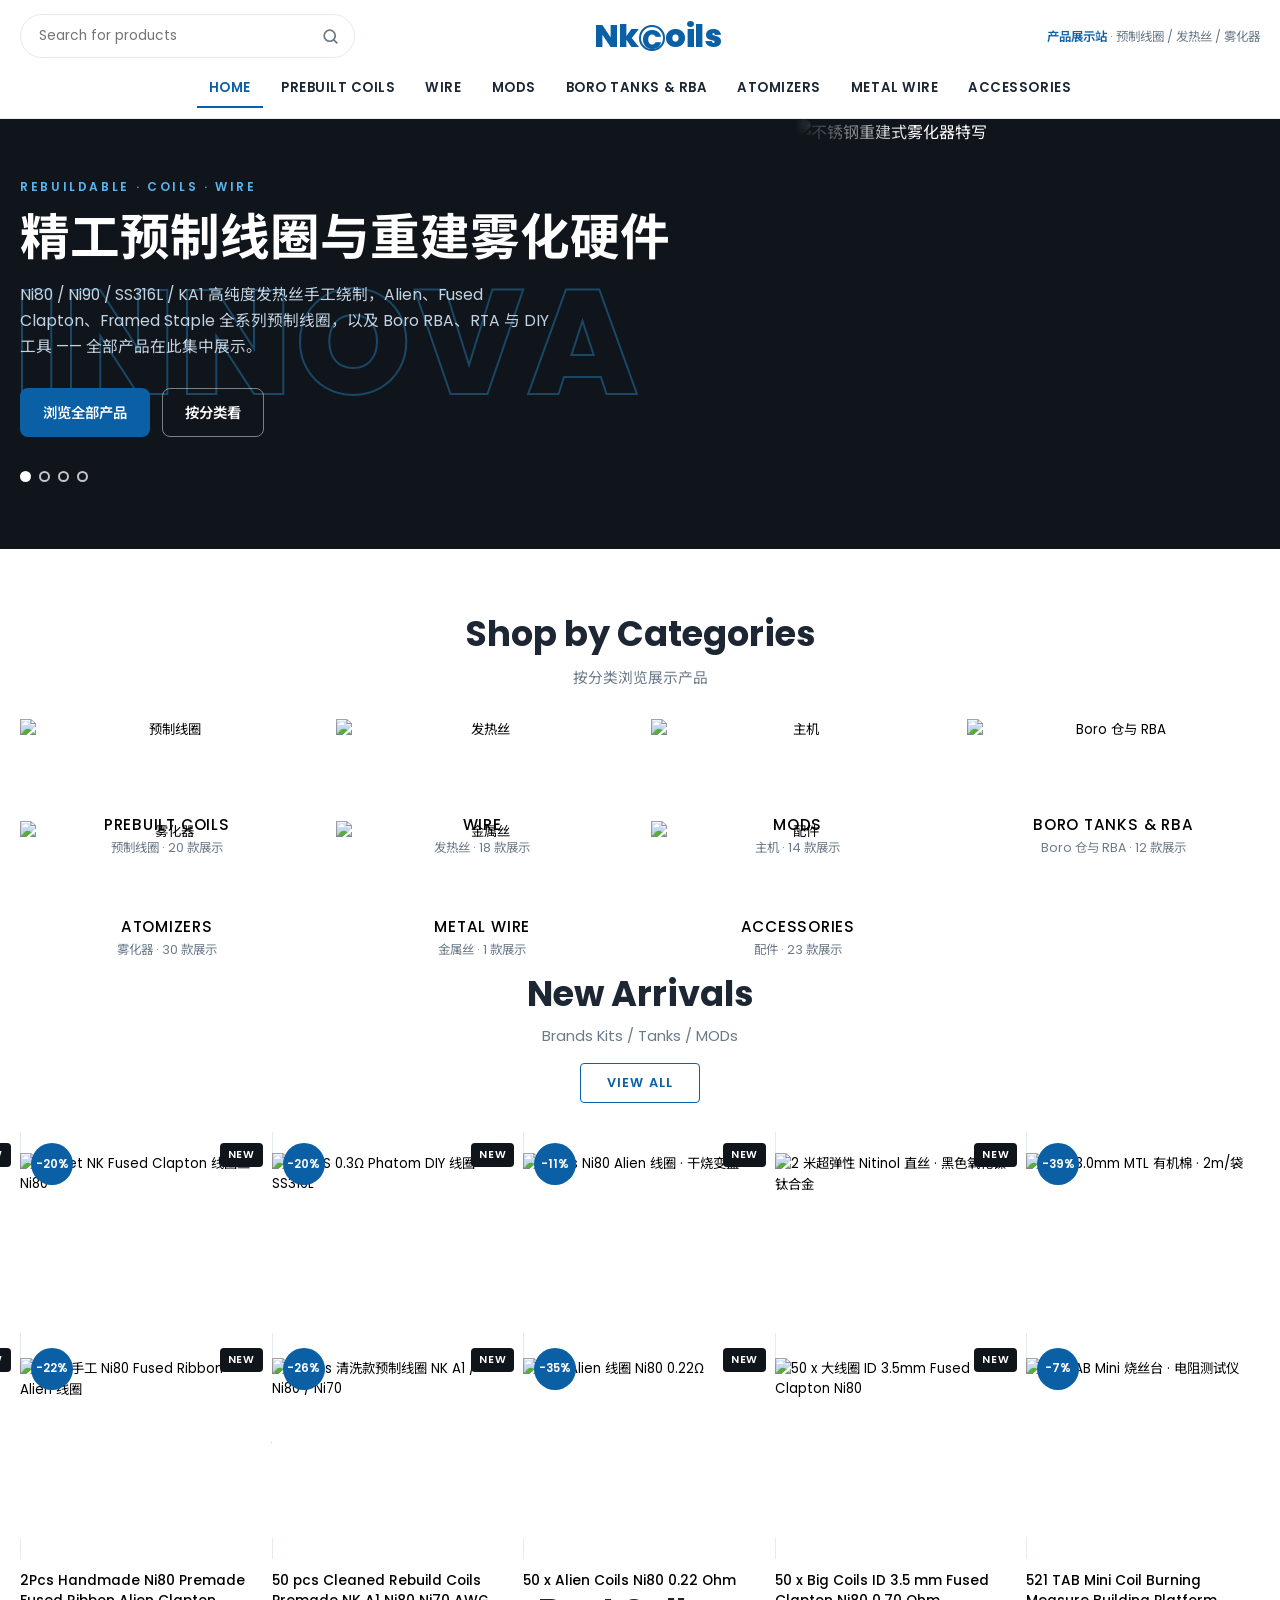
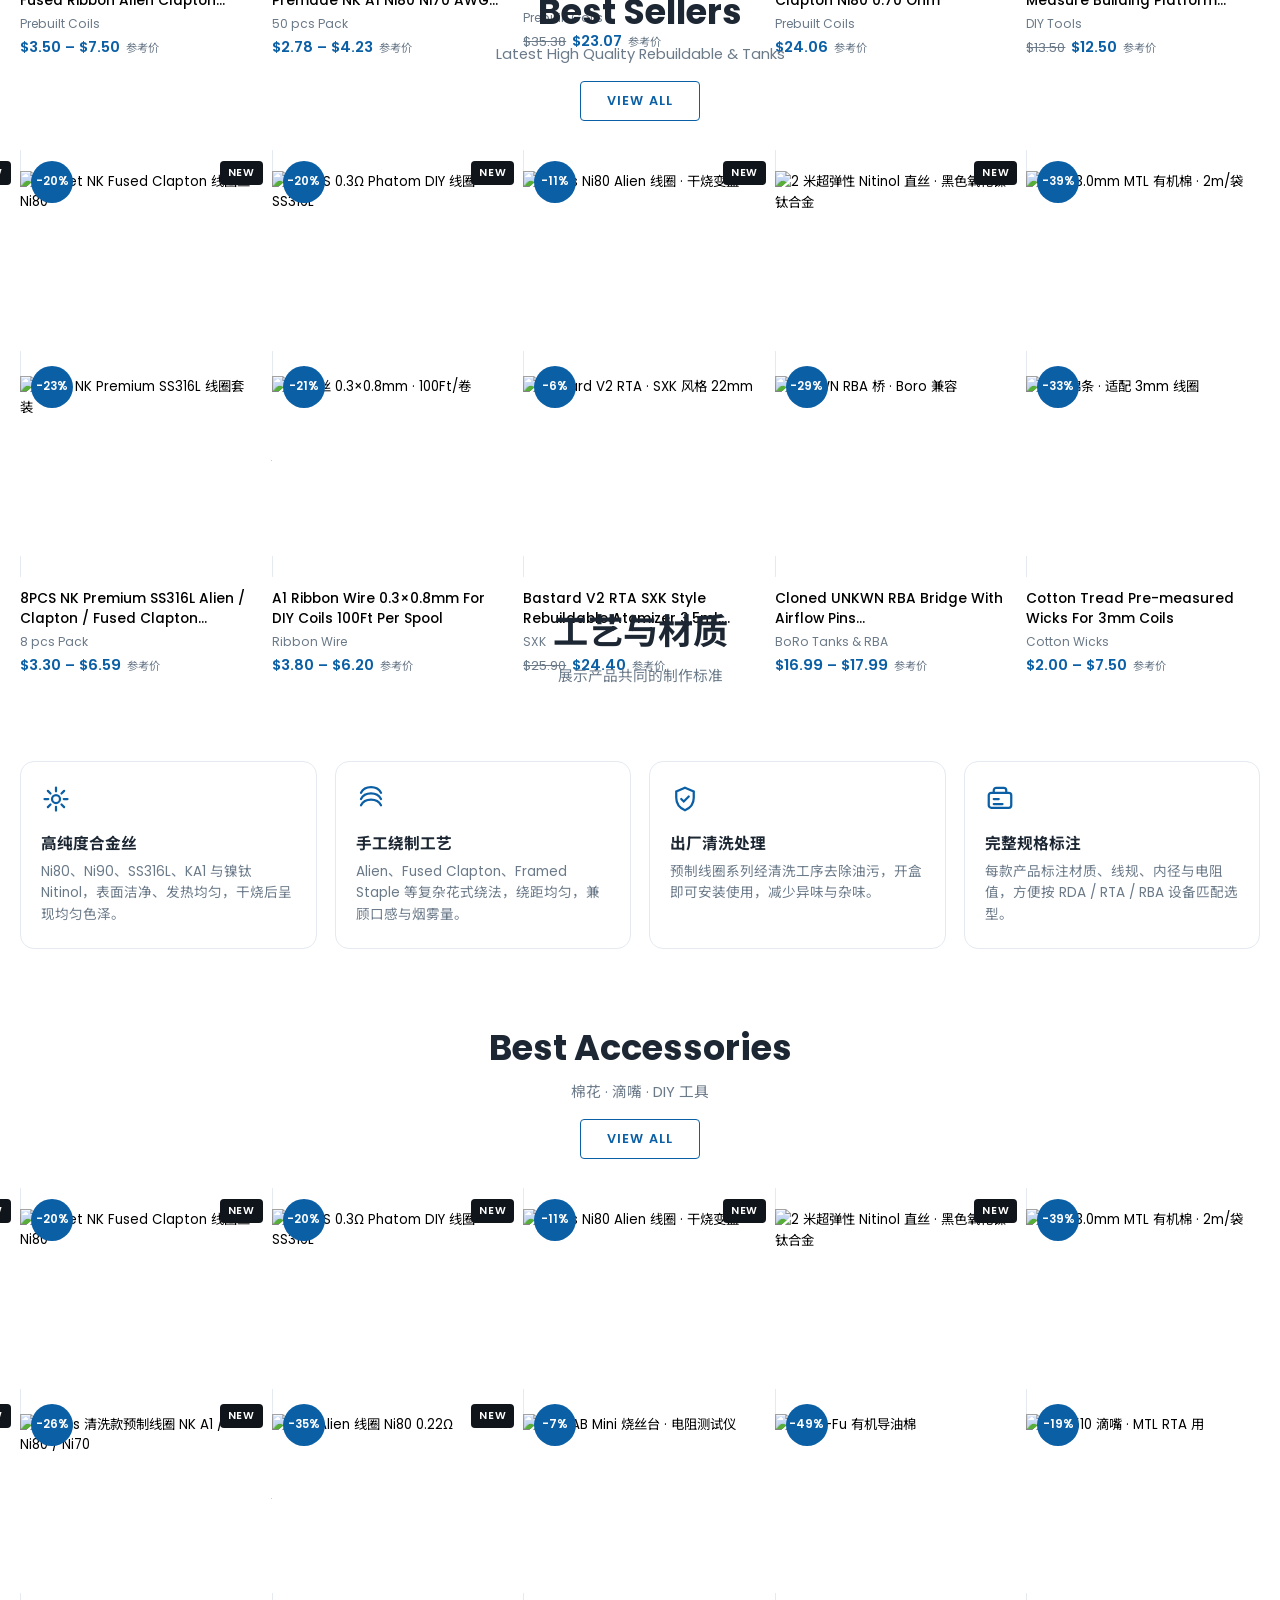
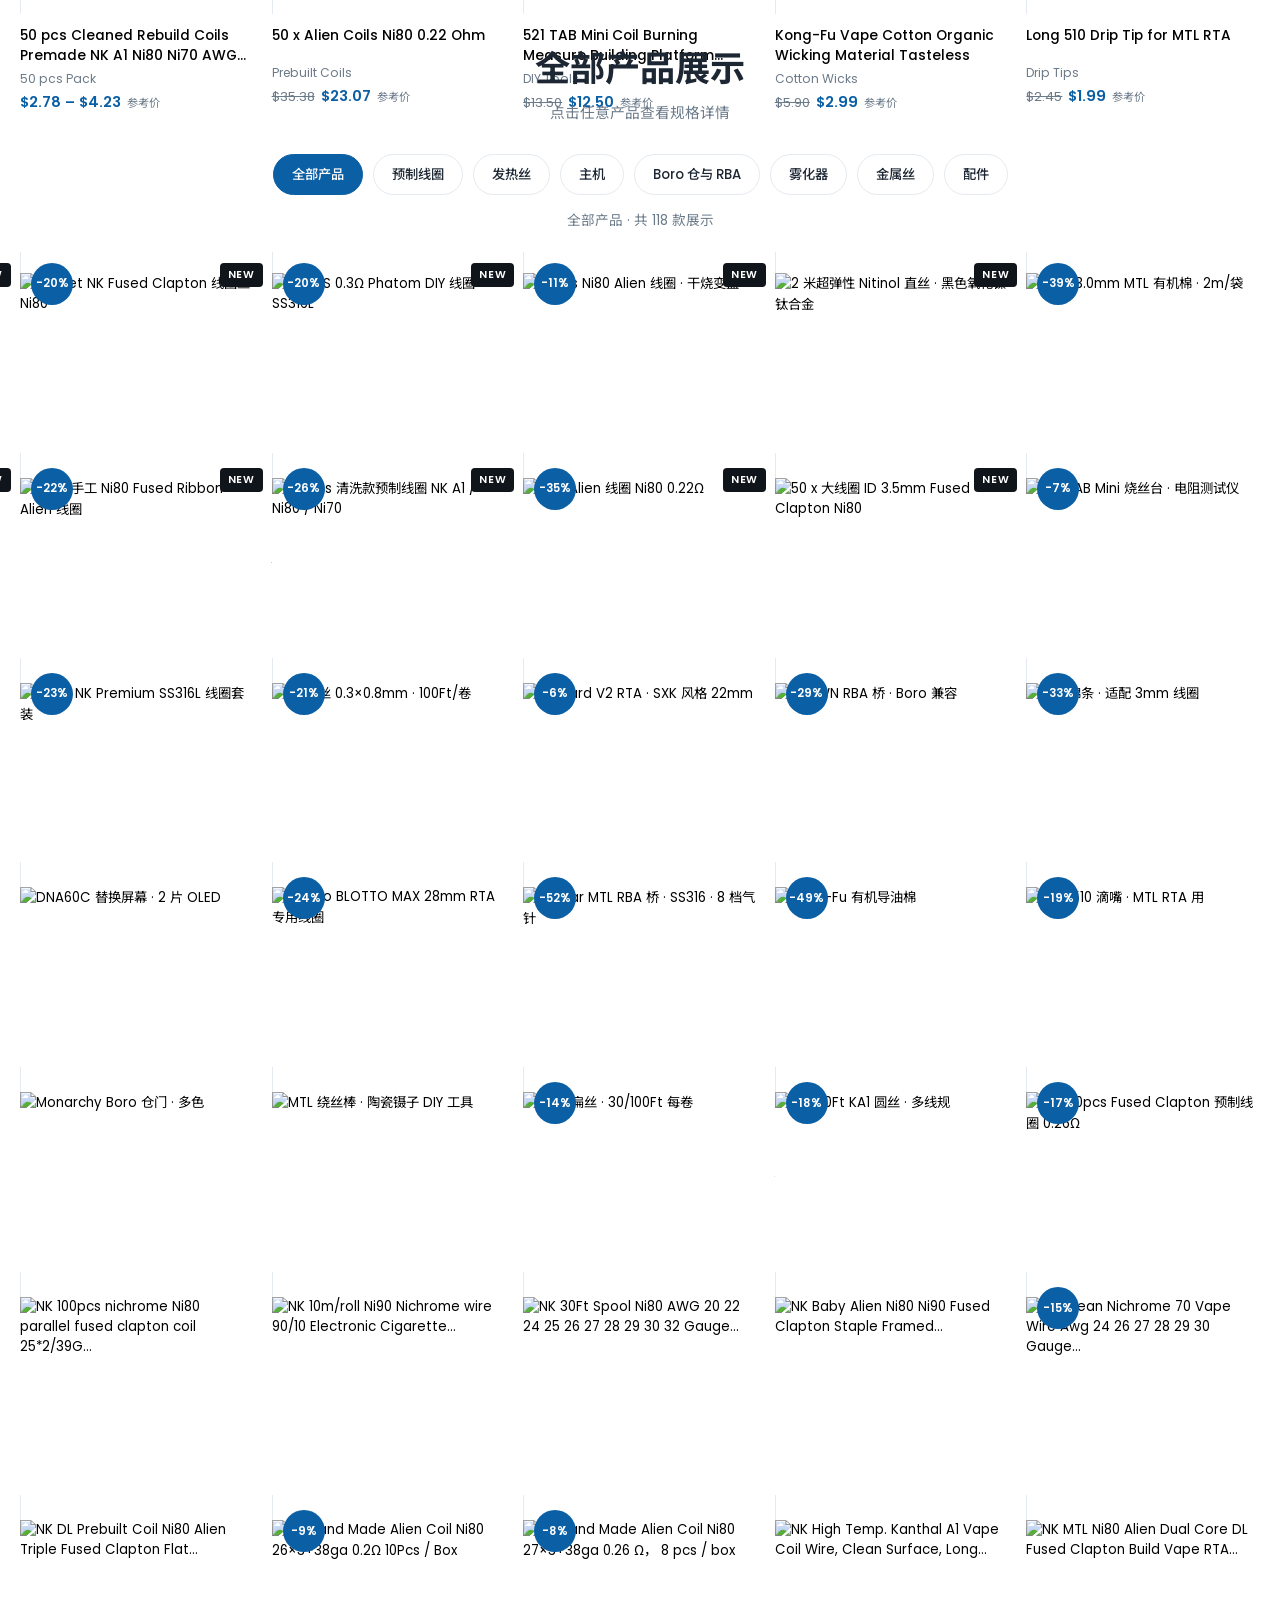
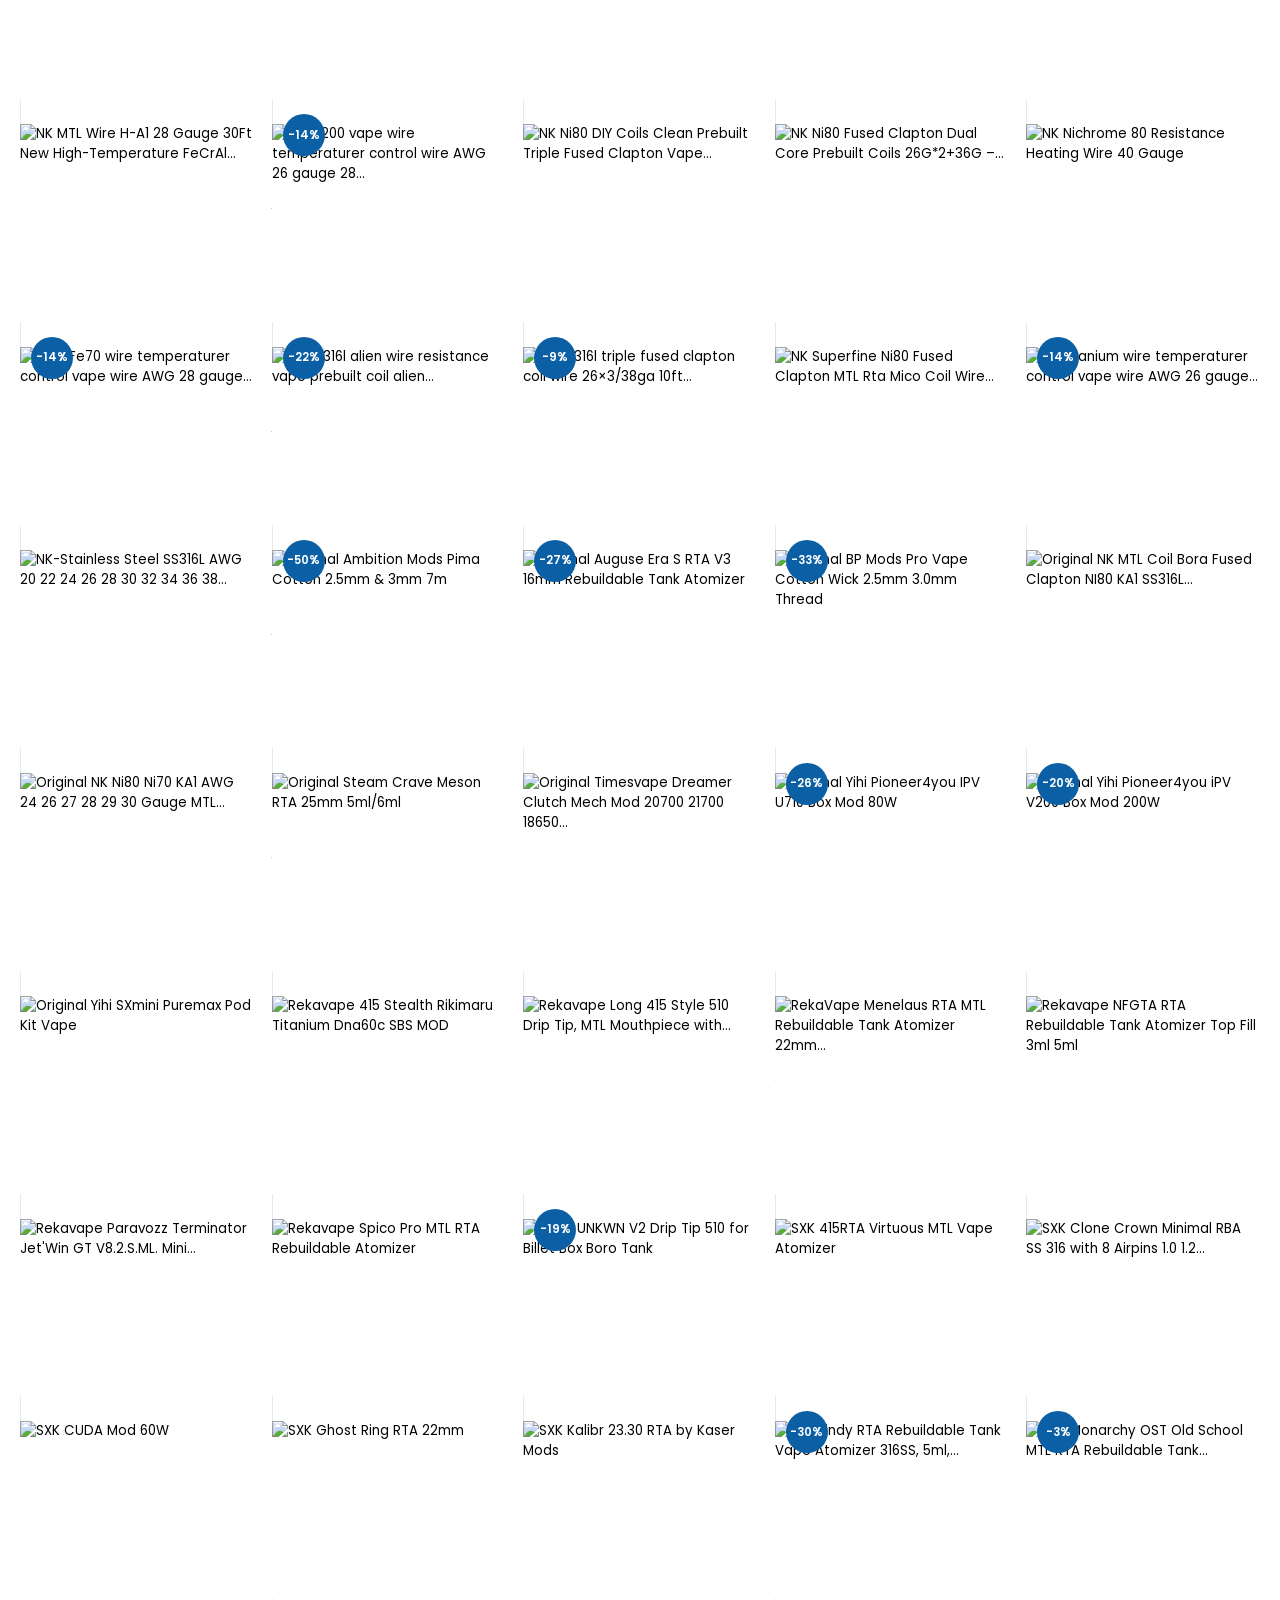
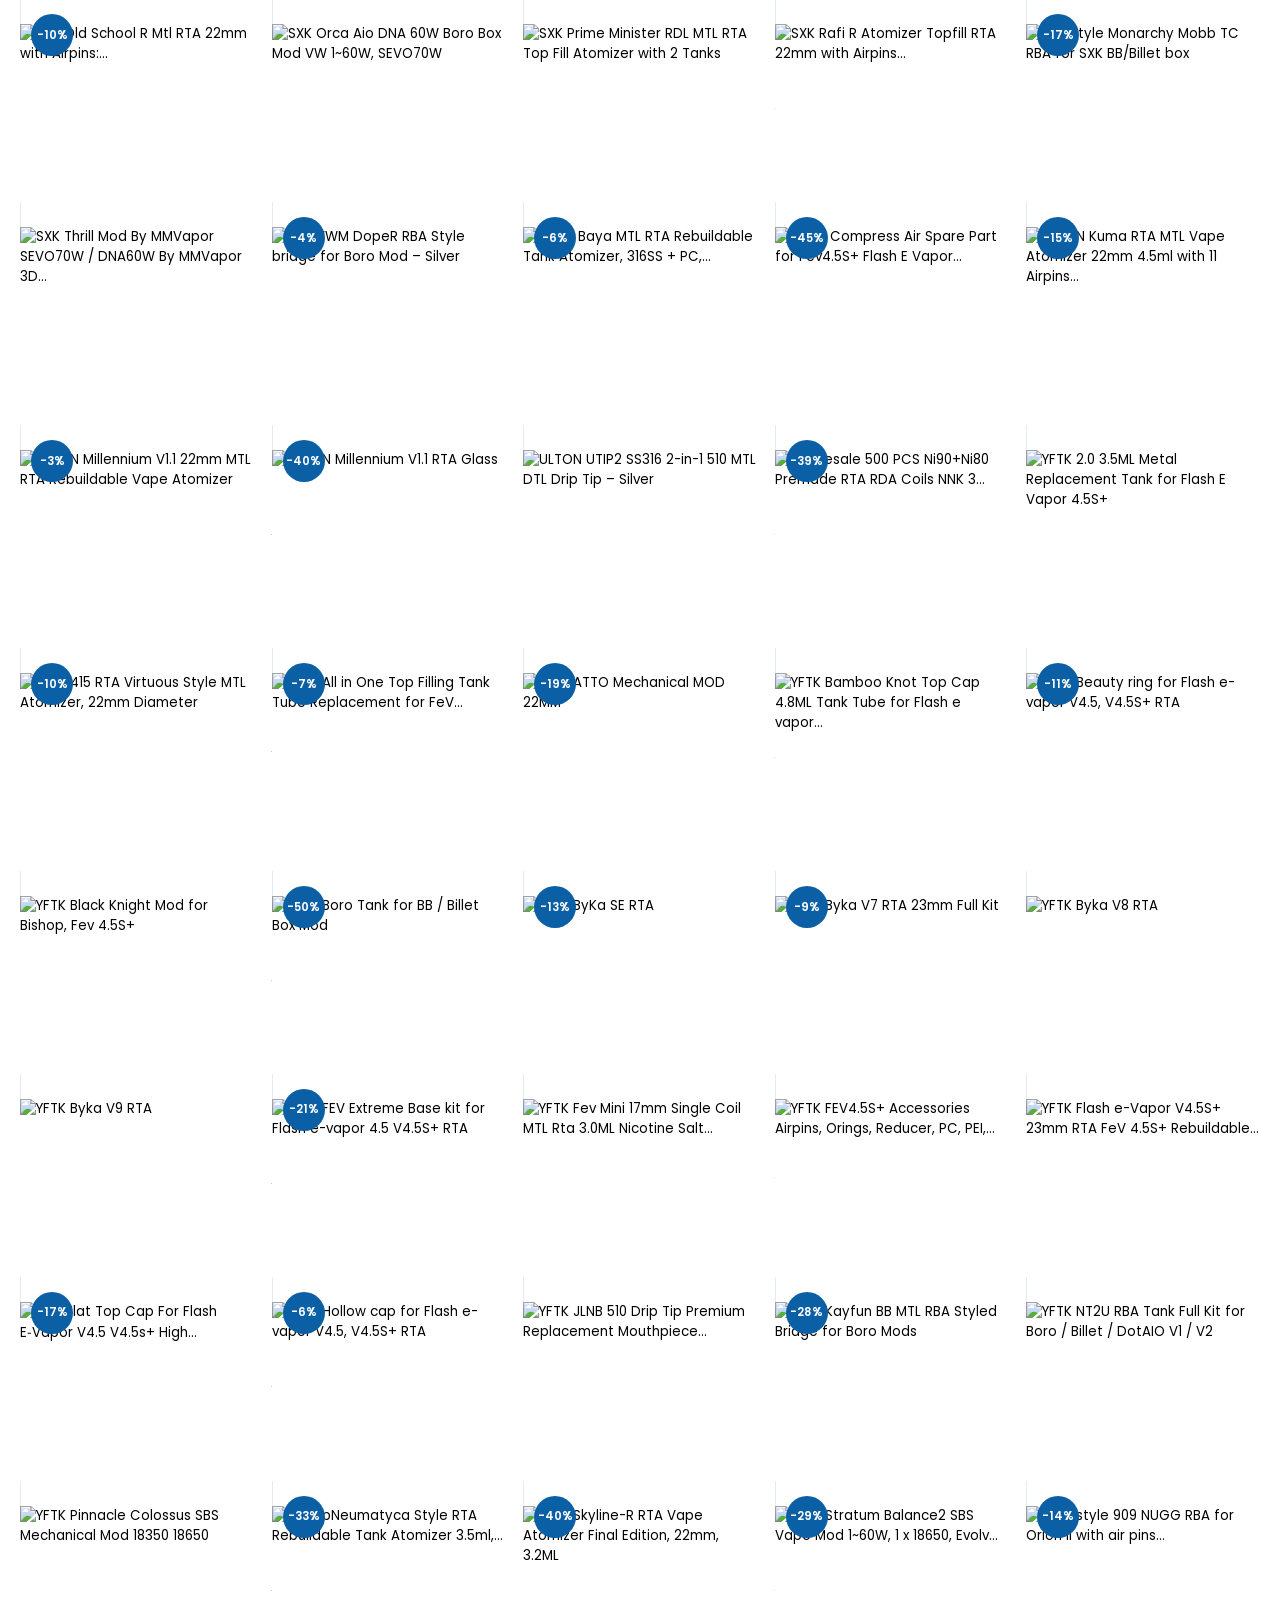
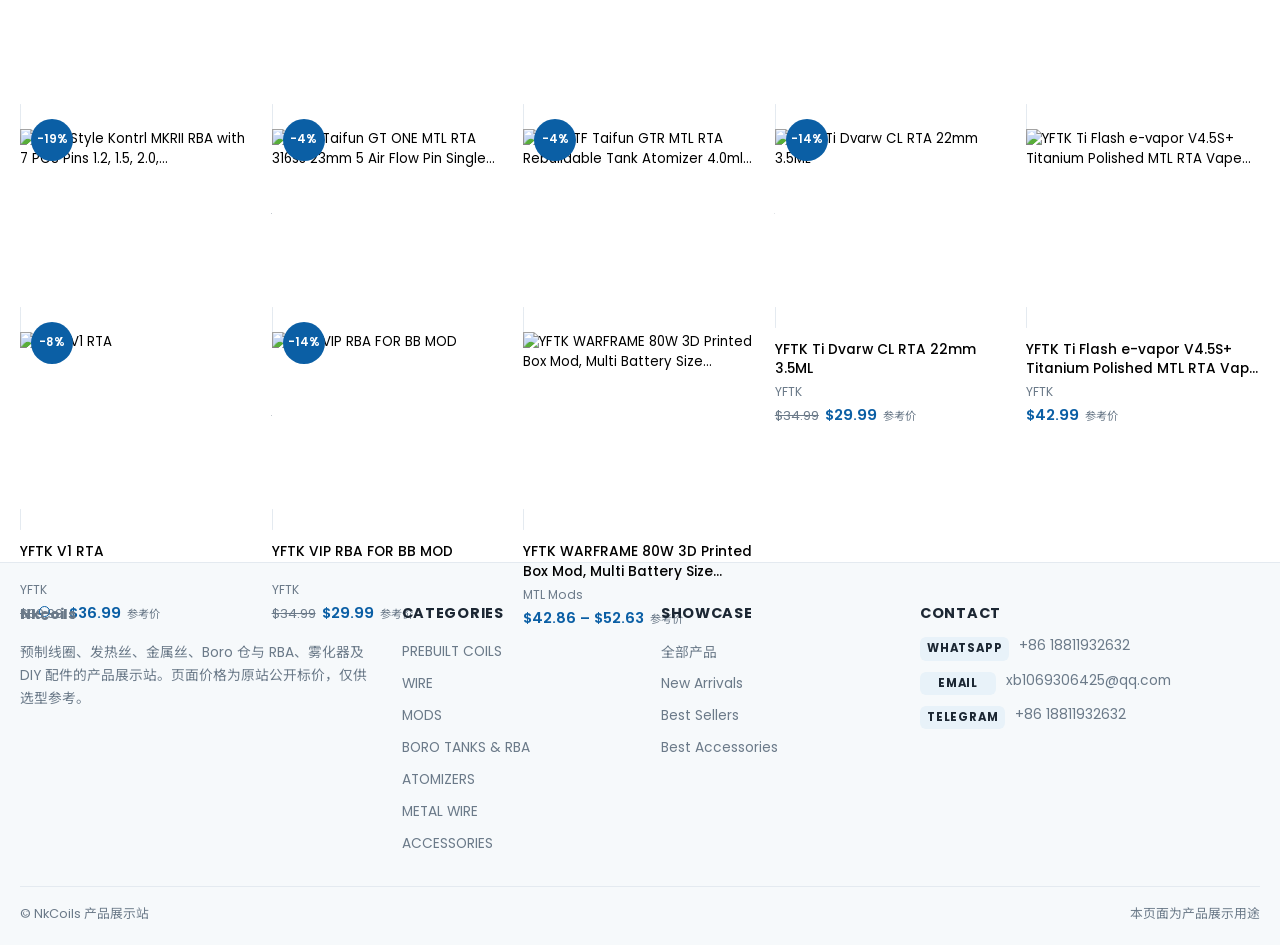
==== nkcoils/index.html @ 0dc7aa20 "Add NK Coils display-only showcase (118 products) and homepage link" ====
<!doctype html>
<html lang="zh-CN">
<head>
<meta charset="utf-8" />
<meta name="viewport" content="width=device-width, initial-scale=1, viewport-fit=cover" />
<meta name="color-scheme" content="light dark" />
<link rel="icon" href="data:," />
<title>NKCOILS 展示站 — 预制线圈 · 发热丝 · 雾化器产品展示</title>
<link rel="preconnect" href="https://fonts.googleapis.com" />
<link rel="preconnect" href="https://fonts.gstatic.com" crossorigin />
<link href="https://fonts.googleapis.com/css2?family=Poppins:wght@400;500;600;700;800&family=Noto+Sans+SC:wght@400;500;700&display=swap" rel="stylesheet" />
<style>
  :root{
    --blue:#0b5fa5; --blue-dark:#084c86; --blue-soft:#e8f2f9;
    --ink:#1c2733; --muted:#6b7a89; --line:#e4eaf0;
    --bg:#ffffff; --bg-soft:#f6f9fb; --card:#ffffff;
    --badge:#0b5fa5; --price:#0b5fa5;
    --hero-bg:#10151b;
    --shadow:0 10px 30px rgba(16,42,67,.10);
    --radius:14px;
  }
  @media (prefers-color-scheme: dark){
    :root{
      --ink:#e8eef4; --muted:#9db0c1; --line:#263646;
      --bg:#0d141b; --bg-soft:#111c26; --card:#14202c;
      --blue-soft:#14304a; --shadow:0 10px 30px rgba(0,0,0,.45);
    }
  }
  *{box-sizing:border-box}
  html{scroll-behavior:smooth}
  body{margin:0;font-family:"Poppins","Noto Sans SC",system-ui,sans-serif;color:var(--ink);background:var(--bg);-webkit-font-smoothing:antialiased}
  img{display:block;max-width:100%}
  a{color:inherit;text-decoration:none}
  button{font-family:inherit;cursor:pointer;min-height:2.25rem}
  .wrap{max-width:1280px;margin:0 auto;padding:0 20px}

  /* ---------- Header ---------- */
  header.site{position:sticky;top:0;z-index:60;background:var(--bg);border-bottom:1px solid var(--line)}
  .topbar{display:flex;align-items:center;gap:20px;padding:14px 0 10px}
  .searchbox{flex:0 1 300px;display:flex;align-items:center;border:1.5px solid var(--line);border-radius:999px;padding:0 6px 0 16px;height:44px;background:var(--bg)}
  .searchbox input{flex:1;border:0;outline:0;background:transparent;font:inherit;font-size:.86rem;color:var(--ink);min-width:0}
  .searchbox button{border:0;background:transparent;width:36px;height:36px;border-radius:50%;display:grid;place-items:center;color:var(--muted)}
  .logo{margin:0 auto;font-size:2rem;font-weight:800;letter-spacing:-.5px;color:var(--blue);line-height:1;white-space:nowrap}
  .logo .ring{display:inline-grid;place-items:center;width:.98em;height:.98em;border:.11em solid var(--blue);border-radius:50%;font-size:.82em;vertical-align:-.08em;margin:0 .01em}
  .top-note{flex:0 1 300px;text-align:right;font-size:.78rem;color:var(--muted)}
  .top-note b{color:var(--blue);font-weight:600}
  nav.main{display:flex;gap:6px;justify-content:center;flex-wrap:wrap;padding:2px 0 10px}
  nav.main button{border:0;background:transparent;font-size:.83rem;font-weight:600;letter-spacing:.04em;padding:8px 12px;color:var(--ink);border-bottom:2.5px solid transparent;text-transform:uppercase}
  nav.main button:hover{color:var(--blue)}
  nav.main button.active{color:var(--blue);border-bottom-color:var(--blue)}
  .menu-btn{display:none;border:1.5px solid var(--line);background:var(--bg);border-radius:10px;width:44px;height:44px;place-items:center;color:var(--ink)}

  /* ---------- Hero ---------- */
  .hero{background:var(--hero-bg);color:#fff;overflow:hidden;position:relative}
  .hero-inner{display:grid;grid-template-columns:1.25fr .75fr;min-height:430px}
  .hero-copy{position:relative;display:flex;flex-direction:column;justify-content:center;padding:56px 8px 64px 0;z-index:2}
  .hero-word{position:absolute;inset:auto 0 -14px -6px;font-size:clamp(4.2rem,11.5vw,10.5rem);font-weight:800;letter-spacing:.02em;line-height:1;color:transparent;-webkit-text-stroke:2px rgba(43,156,227,.38);user-select:none;pointer-events:none;white-space:nowrap;z-index:0}
  .hero-copy>*:not(.hero-word){position:relative;z-index:2}
  .hero-kicker{color:#57b6f2;font-weight:600;letter-spacing:.22em;font-size:.75rem;text-transform:uppercase;margin:0 0 14px}
  .hero h1{font-size:clamp(1.9rem,4vw,3.1rem);line-height:1.12;margin:0 0 16px;font-weight:700;max-width:15em}
  .hero p.lead{color:#c3d3e2;margin:0 0 28px;max-width:34em;font-size:.98rem;line-height:1.65}
  .hero-cta{display:flex;gap:12px;flex-wrap:wrap}
  .btn{display:inline-flex;align-items:center;gap:8px;border-radius:8px;padding:12px 22px;font-weight:600;font-size:.9rem;border:1.5px solid transparent;min-height:44px}
  .btn-primary{background:var(--blue);color:#fff}
  .btn-primary:hover{background:var(--blue-dark)}
  .btn-ghost{border-color:rgba(255,255,255,.45);color:#fff;background:transparent}
  .btn-ghost:hover{border-color:#fff}
  .hero-dots{display:flex;gap:8px;margin-top:34px}
  .hero-dots span{width:11px;height:11px;border-radius:50%;border:2px solid rgba(255,255,255,.75);display:block}
  .hero-dots span.on{background:#fff}
  .hero-img{position:relative;min-height:300px}
  .hero-img img{position:absolute;inset:0;width:100%;height:100%;object-fit:cover;object-position:center 30%}
  .hero-img::after{content:"";position:absolute;inset:0;background:linear-gradient(90deg,var(--hero-bg) 0%,transparent 26%)}

  /* ---------- Sections ---------- */
  section.block{padding:58px 0 8px}
  .sec-head{text-align:center;margin-bottom:30px}
  .sec-head h2{font-size:clamp(1.6rem,3vw,2.2rem);margin:0 0 6px;font-weight:700}
  .sec-head p{color:var(--muted);margin:0;font-size:.92rem}
  .viewall{display:inline-block;margin-top:16px;border:1.5px solid var(--blue);color:var(--blue);font-weight:600;font-size:.8rem;letter-spacing:.08em;padding:10px 26px;border-radius:4px;background:transparent;text-transform:uppercase}
  .viewall:hover{background:var(--blue);color:#fff}

  .cat-grid{display:grid;grid-template-columns:repeat(4,1fr);gap:22px}
  .cat-card{border:0;background:transparent;padding:0;text-align:center}
  .cat-card .ph{aspect-ratio:1/1;overflow:hidden;border-radius:6px;background:var(--bg-soft)}
  .cat-card img{width:100%;height:100%;object-fit:cover;transition:transform .45s ease}
  .cat-card:hover img{transform:scale(1.05)}
  .cat-card h3{font-size:.95rem;font-weight:500;letter-spacing:.05em;margin:14px 0 2px;text-transform:uppercase}
  .cat-card small{color:var(--muted);font-size:.78rem}

  .prod-grid{display:grid;grid-template-columns:repeat(5,1fr);gap:24px 18px}
  .prod{background:var(--card);border:0;padding:0;text-align:left;width:100%}
  .prod .ph{position:relative;aspect-ratio:1/1;overflow:hidden;border-radius:6px;background:#fff;border:1px solid var(--line)}
  .prod .ph img{width:100%;height:100%;object-fit:cover;transition:transform .45s ease}
  .prod:hover .ph img{transform:scale(1.06)}
  .off{position:absolute;top:10px;left:10px;background:var(--badge);color:#fff;font-size:.72rem;font-weight:600;width:42px;height:42px;border-radius:50%;display:grid;place-items:center;z-index:2}
  .tag-new{position:absolute;top:10px;right:10px;background:#10151b;color:#fff;font-size:.66rem;font-weight:600;letter-spacing:.06em;padding:4px 8px;border-radius:4px;z-index:2}
  .prod h3{font-size:.86rem;font-weight:500;line-height:1.45;margin:12px 0 4px;display:-webkit-box;-webkit-line-clamp:2;-webkit-box-orient:vertical;overflow:hidden;min-height:2.5em}
  .prod .cat{color:var(--muted);font-size:.76rem;margin:0 0 4px}
  .prod .price{color:var(--price);font-weight:600;font-size:.92rem;margin:0}
  .prod .price s{color:var(--muted);font-weight:400;font-size:.82rem;margin-right:6px}
  .prod .price .ref{color:var(--muted);font-weight:400;font-size:.7rem;margin-left:6px}

  /* ---------- Catalog ---------- */
  .catalog-tools{display:flex;flex-wrap:wrap;gap:10px;justify-content:center;margin-bottom:8px}
  .chip{border:1.5px solid var(--line);background:var(--bg);color:var(--ink);border-radius:999px;padding:9px 18px;font-size:.83rem;font-weight:500;min-height:40px}
  .chip:hover{border-color:var(--blue);color:var(--blue)}
  .chip.active{background:var(--blue);border-color:var(--blue);color:#fff}
  .result-line{text-align:center;color:var(--muted);font-size:.85rem;margin:14px 0 22px}
  .empty{display:none;text-align:center;color:var(--muted);padding:36px 0 8px}

  /* ---------- Feature strip ---------- */
  .features{display:grid;grid-template-columns:repeat(4,1fr);gap:18px;padding:44px 0 6px}
  .feature{border:1px solid var(--line);border-radius:var(--radius);padding:22px 20px;background:var(--card)}
  .feature svg{color:var(--blue);margin-bottom:10px}
  .feature h3{margin:0 0 6px;font-size:.98rem}
  .feature p{margin:0;color:var(--muted);font-size:.85rem;line-height:1.6}

  /* ---------- Footer ---------- */
  footer.site{margin-top:64px;border-top:1px solid var(--line);background:var(--bg-soft)}
  .foot{display:grid;grid-template-columns:1.3fr .85fr .85fr 1.25fr;gap:28px;padding:40px 0 26px}
  .foot h4{margin:0 0 12px;font-size:.9rem;letter-spacing:.05em;text-transform:uppercase}
  .foot p,.foot li{color:var(--muted);font-size:.86rem;line-height:1.7}
  .foot ul{list-style:none;margin:0;padding:0}
  .foot li button{border:0;background:none;padding:4px 0;color:var(--muted);font-size:.86rem;min-height:32px}
  .foot li button:hover{color:var(--blue)}
  .foot .logo{margin:0 0 10px}
  .contact-list{list-style:none;margin:0;padding:0;display:grid;gap:10px}
  .contact-list li{display:flex;gap:10px;align-items:flex-start;line-height:1.5}
  .contact-list .cl-label{font-size:.72rem;font-weight:700;letter-spacing:.07em;text-transform:uppercase;color:var(--ink);background:var(--blue-soft);border-radius:6px;padding:3px 7px;white-space:nowrap;margin-top:1px;min-width:76px;text-align:center}
  .contact-list a{color:var(--muted);word-break:break-all}
  .contact-list a:hover{color:var(--blue);text-decoration:underline}
  .contact-list span.val{color:var(--muted);word-break:break-all}
  .modal-contact{margin-top:16px;border:1px solid var(--line);border-radius:12px;padding:14px 16px}
  .modal-contact h4{margin:0 0 10px;font-size:.82rem;letter-spacing:.06em;text-transform:uppercase}
  .modal-contact .contact-list{gap:8px}
  .modal-contact .contact-list a,.modal-contact .contact-list span.val{font-size:.88rem}
  .copyright{border-top:1px solid var(--line);padding:16px 0 22px;color:var(--muted);font-size:.8rem;display:flex;justify-content:space-between;gap:12px;flex-wrap:wrap}

  /* ---------- Modal ---------- */
  .modal-back{position:fixed;inset:0;background:rgba(8,17,27,.62);display:none;place-items:center;z-index:100;padding:18px}
  .modal-back.open{display:grid}
  .modal{background:var(--bg);border-radius:18px;max-width:880px;width:100%;max-height:92vh;overflow:auto;box-shadow:var(--shadow)}
  .modal-grid{display:grid;grid-template-columns:1fr 1fr}
  .modal-grid .mph{background:#fff}
  .modal-grid .mph img{width:100%;height:100%;object-fit:cover;aspect-ratio:1/1}
  .modal-body{padding:30px 30px 34px;position:relative}
  .modal-body .cat{color:var(--blue);font-size:.78rem;font-weight:600;letter-spacing:.1em;text-transform:uppercase;margin:0 0 8px}
  .modal-body h3{margin:0 34px 12px 0;font-size:1.3rem;line-height:1.35}
  .modal-body .price{color:var(--price);font-size:1.25rem;font-weight:700;margin:0 0 16px}
  .modal-body .price s{color:var(--muted);font-weight:400;font-size:.95rem;margin-right:8px}
  .modal-body .price .ref{font-size:.75rem;color:var(--muted);font-weight:400}
  .spec{border-top:1px solid var(--line);margin-top:6px}
  .spec div{display:flex;justify-content:space-between;gap:16px;padding:10px 0;border-bottom:1px solid var(--line);font-size:.88rem}
  .spec dt{color:var(--muted)} .spec dd{margin:0;font-weight:500;text-align:right}
  .modal-body .desc{color:var(--muted);font-size:.9rem;line-height:1.7;margin:16px 0 0}
  .show-note{margin-top:20px;background:var(--blue-soft);color:var(--blue-dark);border-radius:10px;padding:12px 14px;font-size:.83rem;line-height:1.6}
  @media (prefers-color-scheme: dark){.show-note{color:#a9d3f5}}
  .modal-close{position:absolute;top:14px;right:14px;width:40px;height:40px;border-radius:50%;border:1px solid var(--line);background:var(--bg);color:var(--ink);font-size:1.05rem;line-height:1}

  @media (max-width:1020px){
    .prod-grid{grid-template-columns:repeat(3,1fr)}
    .cat-grid{grid-template-columns:repeat(3,1fr)}
    .features{grid-template-columns:repeat(2,1fr)}
    .foot{grid-template-columns:1fr 1fr}
  }
  @media (max-width:720px){
    .topbar{flex-wrap:wrap}
    .searchbox{order:3;flex:1 1 100%}
    .top-note{display:none}
    .logo{font-size:1.7rem;margin:0}
    .menu-btn{display:grid;margin-left:auto}
    nav.main{display:none;flex-direction:column;align-items:stretch;padding-bottom:14px}
    nav.main.open{display:flex}
    nav.main button{text-align:left;border-bottom:1px solid var(--line);padding:12px 6px}
    nav.main button.active{border-bottom:1px solid var(--line)}
    .hero-inner{grid-template-columns:1fr;min-height:0}
    .hero-img{min-height:250px;order:-1}
    .hero-img::after{background:linear-gradient(0deg,var(--hero-bg) 0%,transparent 30%)}
    .hero-copy{padding:26px 0 52px}
    .prod-grid{grid-template-columns:repeat(2,1fr);gap:20px 12px}
    .cat-grid{grid-template-columns:repeat(2,1fr);gap:16px}
    .modal-grid{grid-template-columns:1fr}
    .foot{grid-template-columns:1fr}
    section.block{padding-top:42px}
  }
  @media (prefers-reduced-motion: reduce){
    *{transition:none!important;scroll-behavior:auto!important}
  }
</style>
</head>
<body>

<header class="site">
  <div class="wrap">
    <div class="topbar">
      <form class="searchbox" id="searchForm" role="search">
        <input id="searchInput" type="search" placeholder="Search for products" aria-label="搜索产品" />
        <button type="submit" aria-label="搜索">
          <svg width="19" height="19" viewBox="0 0 24 24" fill="none" stroke="currentColor" stroke-width="2.2" stroke-linecap="round"><circle cx="11" cy="11" r="7"/><path d="m20 20-3.8-3.8"/></svg>
        </button>
      </form>
      <p class="logo" aria-label="NkCoils">Nk<span class="ring">C</span>oils</p>
      <p class="top-note"><b>产品展示站</b> · 预制线圈 / 发热丝 / 雾化器</p>
      <button class="menu-btn" id="menuBtn" aria-label="打开菜单" aria-expanded="false">
        <svg width="22" height="22" viewBox="0 0 24 24" fill="none" stroke="currentColor" stroke-width="2.2" stroke-linecap="round"><path d="M4 7h16M4 12h16M4 17h16"/></svg>
      </button>
    </div>
    <nav class="main" id="mainNav" aria-label="产品分类"></nav>
  </div>
</header>

<!-- Hero：复刻原站 INNOVA 主视觉 -->
<section class="hero">
  <div class="wrap hero-inner">
    <div class="hero-copy">
      <p class="hero-word" aria-hidden="true">INNOVA</p>
      <p class="hero-kicker">Rebuildable · Coils · Wire</p>
      <h1 id="heroTitle">精工预制线圈与重建雾化硬件</h1>
      <p class="lead" id="heroLead">Ni80 / Ni90 / SS316L / KA1 高纯度发热丝手工绕制，Alien、Fused Clapton、Framed Staple 全系列预制线圈，以及 Boro RBA、RTA 与 DIY 工具 —— 全部产品在此集中展示。</p>
      <div class="hero-cta">
        <a class="btn btn-primary" href="#catalog">浏览全部产品</a>
        <a class="btn btn-ghost" href="#categories">按分类看</a>
      </div>
      <div class="hero-dots" aria-hidden="true"><span class="on"></span><span></span><span></span><span></span></div>
    </div>
    <div class="hero-img">
      <img src="https://nkcoils.com/wp-content/uploads/2024/09/DIGUA-RTA.6-scaled.jpg" alt="不锈钢重建式雾化器特写" />
    </div>
  </div>
</section>

<!-- Shop by Categories -->
<section class="block" id="categories">
  <div class="wrap">
    <div class="sec-head"><h2>Shop by Categories</h2><p>按分类浏览展示产品</p></div>
    <div class="cat-grid" id="catGrid"></div>
  </div>
</section>

<!-- New Arrivals -->
<section class="block" id="new">
  <div class="wrap">
    <div class="sec-head">
      <h2>New Arrivals</h2><p>Brands Kits / Tanks / MODs</p>
      <button class="viewall" data-goto-cat="all">View All</button>
    </div>
    <div class="prod-grid" id="newGrid"></div>
  </div>
</section>

<!-- Best Sellers -->
<section class="block" id="best">
  <div class="wrap">
    <div class="sec-head">
      <h2>Best Sellers</h2><p>Latest High Quality Rebuildable &amp; Tanks</p>
      <button class="viewall" data-goto-cat="all">View All</button>
    </div>
    <div class="prod-grid" id="bestGrid"></div>
  </div>
</section>

<!-- 工艺与材质 -->
<section class="block" aria-label="工艺与材质">
  <div class="wrap">
    <div class="sec-head"><h2>工艺与材质</h2><p>展示产品共同的制作标准</p></div>
    <div class="features">
      <div class="feature">
        <svg width="30" height="30" viewBox="0 0 24 24" fill="none" stroke="currentColor" stroke-width="1.8" stroke-linecap="round"><circle cx="12" cy="12" r="3.2"/><path d="M12 2.8v3M12 18.2v3M2.8 12h3M18.2 12h3M5.5 5.5l2.1 2.1M16.4 16.4l2.1 2.1M18.5 5.5l-2.1 2.1M7.6 16.4l-2.1 2.1"/></svg>
        <h3>高纯度合金丝</h3><p>Ni80、Ni90、SS316L、KA1 与镍钛 Nitinol，表面洁净、发热均匀，干烧后呈现均匀色泽。</p>
      </div>
      <div class="feature">
        <svg width="30" height="30" viewBox="0 0 24 24" fill="none" stroke="currentColor" stroke-width="1.8" stroke-linecap="round"><path d="M4 17c3-6 13-6 16 0M4 12c3-6 13-6 16 0M4 7c3-6 13-6 16 0"/></svg>
        <h3>手工绕制工艺</h3><p>Alien、Fused Clapton、Framed Staple 等复杂花式绕法，绕距均匀，兼顾口感与烟雾量。</p>
      </div>
      <div class="feature">
        <svg width="30" height="30" viewBox="0 0 24 24" fill="none" stroke="currentColor" stroke-width="1.8" stroke-linecap="round"><path d="M12 3l7 3v5c0 5-3.2 8.4-7 10-3.8-1.6-7-5-7-10V6z"/><path d="m9 12 2 2 4-4"/></svg>
        <h3>出厂清洗处理</h3><p>预制线圈系列经清洗工序去除油污，开盒即可安装使用，减少异味与杂味。</p>
      </div>
      <div class="feature">
        <svg width="30" height="30" viewBox="0 0 24 24" fill="none" stroke="currentColor" stroke-width="1.8" stroke-linecap="round"><rect x="3" y="7" width="18" height="12" rx="2"/><path d="M7 7V5a2 2 0 0 1 2-2h6a2 2 0 0 1 2 2v2M7 12h4M7 16h7"/></svg>
        <h3>完整规格标注</h3><p>每款产品标注材质、线规、内径与电阻值，方便按 RDA / RTA / RBA 设备匹配选型。</p>
      </div>
    </div>
  </div>
</section>

<!-- Best Accessories -->
<section class="block" id="accessories-sec">
  <div class="wrap">
    <div class="sec-head">
      <h2>Best Accessories</h2><p>棉花 · 滴嘴 · DIY 工具</p>
      <button class="viewall" data-goto-cat="accessories">View All</button>
    </div>
    <div class="prod-grid" id="accGrid"></div>
  </div>
</section>

<!-- 全部产品 / 目录 -->
<section class="block" id="catalog">
  <div class="wrap">
    <div class="sec-head"><h2>全部产品展示</h2><p>点击任意产品查看规格详情</p></div>
    <div class="catalog-tools" id="chipRow" role="group" aria-label="分类筛选"></div>
    <p class="result-line" id="resultLine"></p>
    <div class="prod-grid" id="catalogGrid"></div>
    <p class="empty" id="emptyLine">没有找到匹配的产品，换个关键词试试。</p>
  </div>
</section>

<footer class="site">
  <div class="wrap">
    <div class="foot">
      <div>
        <p class="logo">Nk<span class="ring">C</span>oils</p>
        <p>预制线圈、发热丝、金属丝、Boro 仓与 RBA、雾化器及 DIY 配件的产品展示站。页面价格为原站公开标价，仅供选型参考。</p>
      </div>
      <div>
        <h4>Categories</h4>
        <ul id="footCats"></ul>
      </div>
      <div>
        <h4>Showcase</h4>
        <ul>
          <li><button data-goto-cat="all">全部产品</button></li>
          <li><button data-scroll="#new">New Arrivals</button></li>
          <li><button data-scroll="#best">Best Sellers</button></li>
          <li><button data-scroll="#accessories-sec">Best Accessories</button></li>
        </ul>
      </div>
      <div>
        <h4>Contact</h4>
        <ul class="contact-list">
          <li><span class="cl-label">WhatsApp</span><a href="https://wa.me/8618811932632" target="_blank" rel="noopener">+86 18811932632</a></li>
          <li><span class="cl-label">Email</span><a href="mailto:xb1069306425@qq.com">xb1069306425@qq.com</a></li>
          <li><span class="cl-label">Telegram</span><span class="val">+86 18811932632</span></li>
        </ul>
      </div>
    </div>
    <div class="copyright">
      <span>© NkCoils 产品展示站</span>
      <span>本页面为产品展示用途</span>
    </div>
  </div>
</footer>

<!-- 产品详情弹窗 -->
<div class="modal-back" id="modalBack" role="dialog" aria-modal="true" aria-labelledby="modalName">
  <div class="modal">
    <div class="modal-grid">
      <div class="mph"><img id="modalImg" src="https://nkcoils.com/wp-content/uploads/2024/09/DIGUA-RTA.6-scaled.jpg" alt="产品图" /></div>
      <div class="modal-body">
        <button class="modal-close" id="modalClose" aria-label="关闭">✕</button>
        <p class="cat" id="modalCat"></p>
        <h3 id="modalName"></h3>
        <p class="price" id="modalPrice"></p>
        <dl class="spec" id="modalSpec"></dl>
        <p class="desc" id="modalDesc"></p>
        <div class="modal-contact">
          <h4>Contact / 联系方式</h4>
          <ul class="contact-list">
            <li><span class="cl-label">WhatsApp</span><a href="https://wa.me/8618811932632" target="_blank" rel="noopener">+86 18811932632</a></li>
            <li><span class="cl-label">Email</span><a href="mailto:xb1069306425@qq.com">xb1069306425@qq.com</a></li>
            <li><span class="cl-label">Telegram</span><span class="val">+86 18811932632</span></li>
          </ul>
        </div>
        <p class="show-note">展示说明：本页为产品展示站，该产品仅展示外观与规格信息，咨询请通过上方联系方式联系。</p>
      </div>
    </div>
  </div>
</div>

<script>
var CATEGORIES = [
  {id:"all",        label:"HOME",            cn:"全部产品"},
  {id:"prebuilt",   label:"PREBUILT COILS",  cn:"预制线圈", img:"https://nkcoils.com/wp-content/uploads/2024/09/IMG_0946-7-scaled.jpg", note:"Alien · Fused Clapton · 手工花式线圈"},
  {id:"wire",       label:"WIRE",            cn:"发热丝",   img:"https://nkcoils.com/wp-content/uploads/2024/09/900x1200-%E7%99%BD%E5%BA%95.0-scaled.jpg",     note:"Clapton / Ribbon / Round 成品丝"},
  {id:"mods",       label:"MODS",            cn:"主机",     img:"https://nkcoils.com/wp-content/uploads/2024/09/MECHLYFE-Paramour-SBS-80W-21700-TC-MOD_0074557800e7.jpg",     note:"SBS / DNA 芯片主机"},
  {id:"boro",       label:"BORO TANKS & RBA",cn:"Boro 仓与 RBA", img:"https://nkcoils.com/wp-content/uploads/2024/09/Astro-6.jpg", note:"Billet Box 兼容 RBA 桥与仓门"},
  {id:"atomizers",  label:"ATOMIZERS",       cn:"雾化器",   img:"https://nkcoils.com/wp-content/uploads/2024/09/DIGUA-RTA.6-scaled.jpg", note:"RTA / RDA 重建式雾化器"},
  {id:"metal",      label:"METAL WIRE",      cn:"金属丝",   img:"https://nkcoils.com/wp-content/uploads/2026/11/Nitinol-spool-wire.jpg",    note:"Nitinol 镍钛等特种金属丝"},
  {id:"accessories",label:"ACCESSORIES",     cn:"配件",     img:"https://nkcoils.com/wp-content/uploads/2024/09/%E5%BE%AE%E4%BF%A1%E5%9B%BE%E7%89%87_20240920110349-scaled.jpg", note:"棉花 · 滴嘴 · DIY 工具"}
];
var CATNAME = {}; CATEGORIES.forEach(function(c){ CATNAME[c.id]=c.label; });

var PRODUCTS = [
 {id:1, name:"10 Feet NK Fused Clapton Coil Wire Ni80, High Purity Nichrome 80 Vape Wire With Clean Surface", short:"10 Feet NK Fused Clapton 线圈丝 Ni80", cat:"wire", sub:"Clapton Wire", img:"https://nkcoils.com/wp-content/uploads/2024/11/Ni80-Fused-Clapton-Wire-28-Gauge-430x430.jpg", price:"$8.06 – $14.22", old:"", off:"-20%", isNew:true, best:true, acc:true,
  specs:[["材质","Ni80 镍铬合金"],["结构","Fused Clapton"],["长度","10 Feet"],["适用","MTL RTA / DL RDA / RDTA"]], desc:"高纯度 Nichrome 80 发热丝，表面洁净、口感纯净，Fused Clapton 绕法兼顾发热速度与烟雾量。"},
 {id:2, name:"10 PCS 0.3 ohm Phatom DIY Coil Stainless Steel 316L Inner Diameter 3.5mm", short:"10 PCS 0.3Ω Phatom DIY 线圈 SS316L", cat:"prebuilt", sub:"Prebuilt Coils", img:"https://nkcoils.com/wp-content/uploads/2024/09/10-PCS-0-3-ohm-Phatom-DIY-Coil-Stainless-Steel-316L-Inner-Diameter-3-5mm.jpg_-430x430.webp", price:"$5.10", old:"$6.37", off:"-20%", isNew:true, best:true, acc:true,
  specs:[["材质","SS316L 不锈钢"],["电阻","0.3 Ω"],["内径","3.5 mm"],["数量","10 pcs"]], desc:"316L 不锈钢预制线圈，支持功率与温控模式，内径 3.5mm 适配主流重建雾化器。"},
 {id:3, name:"10 Pcs Ni80 Alien Coil Vape Zeus X RTA RDA RDTA Prebuilt Coil Turn Blue After Dry Heating", short:"10 Pcs Ni80 Alien 线圈 · 干烧变蓝", cat:"prebuilt", sub:"Prebuilt Coils", img:"https://nkcoils.com/wp-content/uploads/2024/11/H847782896fa24123a4f5ba56b9226a76b-1-430x430.jpg", price:"$8.50 – $44.40", old:"", off:"-11%", isNew:true, best:true, acc:true,
  specs:[["材质","Ni80"],["结构","Alien 三芯"],["适用","Zeus X RTA / RDA / RDTA"],["特性","干烧后变蓝"]], desc:"经典 Alien 波浪纹外绕，导油快、口感层次丰富，干烧后呈现标志性蓝色氧化色。"},
 {id:4, name:"2 Meters Superelastic Nitinol Straight Wire, Black Oxide Nickel Titanium Alloy Wire 0.1mm – 5.0mm", short:"2 米超弹性 Nitinol 直丝 · 黑色氧化镍钛合金", cat:"metal", sub:"Metal Wire", img:"https://nkcoils.com/wp-content/uploads/2026/11/Nitinol-wire-430x430.jpg", price:"$2.99 – $70.68", old:"", off:"", isNew:true, best:true, acc:true,
  specs:[["材质","Nitinol 镍钛合金"],["表面","黑色氧化"],["线径","0.1 – 5.0 mm"],["长度","2 Meters"]], desc:"超弹性镍钛合金直丝，黑色氧化表面，规格覆盖 0.1mm 至 5.0mm，适用于 DIY 与工业用途。"},
 {id:5, name:"2.5 / 3.0mm Vape Cotton MTL Natural Organic Tasteless Fast Wick 2m/Bag", short:"2.5 / 3.0mm MTL 有机棉 · 2m/袋", cat:"accessories", sub:"Cotton Wicks", img:"https://nkcoils.com/wp-content/uploads/2024/11/Hf5e9f4da2f2e457bbd3155656d2f443eE-430x430.jpg", price:"$1.59", old:"$2.59", off:"-39%", isNew:true, best:true, acc:true,
  specs:[["规格","2.5 / 3.0 mm"],["材质","天然有机棉"],["长度","2 m / 袋"],["特性","无味 · 导油快"]], desc:"为 MTL 线圈预成型的棉条，天然有机、无异味，导油速度快，换棉更省事。"},
 {id:6, name:"2Pcs Handmade Ni80 Premade Fused Ribbon Alien Clapton Coils Framed Staggered Coils Good Flavor", short:"2Pcs 手工 Ni80 Fused Ribbon Alien 线圈", cat:"prebuilt", sub:"Prebuilt Coils", img:"https://nkcoils.com/wp-content/uploads/2024/11/HTB1yrkzalGE3KVjSZFhq6AkaFXaf-430x430.jpg", price:"$3.50 – $7.50", old:"", off:"-22%", isNew:true, best:false, acc:false,
  specs:[["材质","Ni80"],["工艺","手工绕制"],["结构","Fused Ribbon Alien / Framed Staggered"],["数量","2 pcs"]], desc:"手工绕制的高阶花式线圈，扁丝 Alien 与 Framed Staggered 结构带来浓郁口感。"},
 {id:7, name:"50 pcs Cleaned Rebuild Coils Premade NK A1 Ni80 Ni70 AWG Gauge 20 22 24 26 28 30 For RDA RTA RBA", short:"50 pcs 清洗款预制线圈 NK A1 / Ni80 / Ni70", cat:"prebuilt", sub:"50 pcs Pack", img:"https://nkcoils.com/wp-content/uploads/2024/11/Hd4c3f186a0874583b96450b3b7beedcd3-430x430.jpg", price:"$2.78 – $4.23", old:"", off:"-26%", isNew:true, best:false, acc:true,
  specs:[["材质","A1 / Ni80 / Ni70"],["线规","AWG 20 – 30 可选"],["数量","50 pcs"],["处理","出厂清洗"]], desc:"经清洗处理的量贩预制线圈，多材质多线规可选，适合 RDA / RTA / RBA 日常重建。"},
 {id:8, name:"50 x Alien Coils Ni80 0.22 Ohm", short:"50 x Alien 线圈 Ni80 0.22Ω", cat:"prebuilt", sub:"Prebuilt Coils", img:"https://nkcoils.com/wp-content/uploads/2024/09/S626aed23f0374595939d72f7f562e2cfe-430x430.jpg", price:"$23.07", old:"$35.38", off:"-35%", isNew:true, best:false, acc:true,
  specs:[["材质","Ni80"],["结构","Alien"],["电阻","0.22 Ω"],["数量","50 pcs"]], desc:"50 只装 Alien 线圈，电阻一致性好，适合高频换线玩家与工作室批量使用。"},
 {id:9, name:"50 x Big Coils ID 3.5 mm Fused Clapton Ni80 0.70 Ohm", short:"50 x 大线圈 ID 3.5mm Fused Clapton Ni80", cat:"prebuilt", sub:"Prebuilt Coils", img:"https://nkcoils.com/wp-content/uploads/2024/09/50-x-Big-Coils-ID-3-5-mm-Fused-Clapton-Ni80-0-70-Ohm.jpg_-430x430.webp", price:"$24.06", old:"", off:"", isNew:true, best:false, acc:false,
  specs:[["材质","Ni80"],["结构","Fused Clapton"],["内径","3.5 mm"],["电阻","0.70 Ω"]], desc:"大内径 Fused Clapton 线圈，储油空间充足，适配大进气 RDA 与大功率设备。"},
 {id:10, name:"521 TAB Mini Coil Burning Measure Building Platform 18650 Battery Ohm Meter Resistance Test Tools", short:"521 TAB Mini 烧丝台 · 电阻测试仪", cat:"accessories", sub:"DIY Tools", img:"https://nkcoils.com/wp-content/uploads/2024/11/S70465523db9e4dd582a13f58777771caH-1-430x430.jpg", price:"$12.50", old:"$13.50", off:"-7%", isNew:true, best:false, acc:true,
  specs:[["功能","烧丝 / 电阻测量"],["供电","18650 电池"],["显示","LED 数显"],["用途","DIY 做丝平台"]], desc:"集烧丝与电阻测量于一体的迷你平台，做丝、调试、检测一台完成。"},
 {id:11, name:"8PCS NK Premium SS316L Alien / Clapton / Fused Clapton Stainless Steel Coils For MTL RTA RBA RDA", short:"8PCS NK Premium SS316L 线圈套装", cat:"prebuilt", sub:"8 pcs Pack", img:"https://nkcoils.com/wp-content/uploads/2024/11/U17347e160c2f48ae88595a5fba60c1406-430x430.jpg", price:"$3.30 – $6.59", old:"", off:"-23%", isNew:false, best:true, acc:false,
  specs:[["材质","SS316L"],["结构","Alien / Clapton / Fused Clapton 可选"],["数量","8 pcs"],["适用","MTL RTA / RBA / RDA"]], desc:"Premium 系列 316L 不锈钢线圈，发热快、还原度高，多种花式结构可选。"},
 {id:12, name:"A1 Ribbon Wire 0.3×0.8mm For DIY Coils 100Ft Per Spool", short:"A1 扁丝 0.3×0.8mm · 100Ft/卷", cat:"wire", sub:"Ribbon Wire", img:"https://nkcoils.com/wp-content/uploads/2024/11/H9f08440875a343b5aa4904241bb4274fR-430x430.jpg", price:"$3.80 – $6.20", old:"", off:"-21%", isNew:false, best:true, acc:false,
  specs:[["材质","Kanthal A1"],["规格","0.3 × 0.8 mm"],["长度","100 Ft / 卷"],["用途","DIY 花式线圈"]], desc:"DIY 花式线圈常用的 A1 扁丝，0.3×0.8mm 规格，适合绕制 Alien 与 Staple 结构。"},
 {id:13, name:"Bastard V2 RTA SXK Style Rebuildable Atomizer 3.5ml, 22mm, Air Pins 1, 1.2, 1.5, 2, 2.5, 3mm", short:"Bastard V2 RTA · SXK 风格 22mm", cat:"atomizers", sub:"SXK", img:"https://nkcoils.com/wp-content/uploads/2025/07/02-430x430.png", price:"$24.40", old:"$25.90", off:"-6%", isNew:false, best:true, acc:false,
  specs:[["直径","22 mm"],["容量","3.5 ml"],["进气针","1 / 1.2 / 1.5 / 2 / 2.5 / 3 mm"],["类型","MTL RTA"]], desc:"主打 MTL 口感的重建式雾化器，附多规格进气针，可从紧致到顺滑自由调节。"},
 {id:14, name:"Cloned UNKWN RBA Bridge With Airflow Pins 1.2+1.5+2.5+3.0+3.5+4.0 for Billet BB Boro Mod", short:"UNKWN RBA 桥 · Boro 兼容", cat:"boro", sub:"BoRo Tanks & RBA", img:"https://nkcoils.com/wp-content/uploads/2024/11/S4443d735decd40908bb59996f478c74bi-430x430.jpg", price:"$16.99 – $17.99", old:"", off:"-29%", isNew:false, best:true, acc:false,
  specs:[["兼容","Billet Box / Boro 主机"],["进气针","1.2 / 1.5 / 2.5 / 3.0 / 3.5 / 4.0"],["类型","RBA Bridge"],["数量","含多规格气针"]], desc:"为 Boro 设备设计的 RBA 桥，六档进气针覆盖 MTL 到 RDL 的抽吸区间。"},
 {id:15, name:"Cotton Tread Pre-measured Wicks For 3mm Coils", short:"预裁棉条 · 适配 3mm 线圈", cat:"accessories", sub:"Cotton Wicks", img:"https://nkcoils.com/wp-content/uploads/2024/11/S26afaed6f53243dfa269056f33f5d0fa0-430x430.jpg", price:"$2.00 – $7.50", old:"", off:"-33%", isNew:false, best:true, acc:false,
  specs:[["规格","适配 3 mm 线圈"],["形式","预裁棉条"],["材质","有机棉"],["特性","免量取 · 快速穿棉"]], desc:"按 3mm 线圈预先裁好的棉条，带穿线端设计，穿棉一步到位。"},
 {id:16, name:"DNA60C Replacement Screen, 2 Pcs OLED Display Panel", short:"DNA60C 替换屏幕 · 2 片 OLED", cat:"mods", sub:"DNA Chips", img:"https://nkcoils.com/wp-content/uploads/2026/09/DNA60C-Screen-4-430x430.jpg", price:"$15.00", old:"", off:"", isNew:false, best:false, acc:false,
  specs:[["芯片","DNA60C"],["类型","OLED 显示屏"],["数量","2 pcs"],["用途","主机维修替换"]], desc:"DNA60C 主机专用替换 OLED 屏幕，2 片装，适合维修与改装备用。"},
 {id:17, name:"Dovpo BLOTTO MAX 28mm RTA Coil Single / Dual Fused Clapton Ni80 / SS316L Prebuilt Heating DIY Coil", short:"Dovpo BLOTTO MAX 28mm RTA 专用线圈", cat:"prebuilt", sub:"Prebuilt Coils", img:"https://nkcoils.com/wp-content/uploads/2024/11/U9e36abe66bf94377acb36d3832e87af8A-430x430.jpg", price:"$3.17 – $6.35", old:"", off:"-24%", isNew:false, best:false, acc:false,
  specs:[["适配","BLOTTO MAX 28mm RTA"],["材质","Ni80 / SS316L"],["结构","Fused Clapton"],["用法","单 / 双发"]], desc:"为大直径 RTA 定制的预制线圈，单发双发皆可，匹配大烟雾需求。"},
 {id:18, name:"Hussar MTL RBA Bridge STE SS316 For SXK BB / Billet Box Mod / Boro Tank With 8 Air Pins", short:"Hussar MTL RBA 桥 · SS316 · 8 档气针", cat:"boro", sub:"BoRo Tanks & RBA", img:"https://nkcoils.com/wp-content/uploads/2024/11/Se091adba746d4d40987a85f6c6211dafe-1-430x430.jpg", price:"$9.99", old:"", off:"-52%", isNew:false, best:false, acc:false,
  specs:[["材质","SS316"],["兼容","SXK BB / Billet Box / Boro"],["进气针","2.0 – 4.5 mm 共 8 档"],["定位","MTL"]], desc:"316 不锈钢 MTL 向 RBA 桥，附 8 只进气针，进气调节细腻。"},
 {id:19, name:"Kong-Fu Vape Cotton Organic Wicking Material Tasteless", short:"Kong-Fu 有机导油棉", cat:"accessories", sub:"Cotton Wicks", img:"https://nkcoils.com/wp-content/uploads/2024/11/Sdf6fd462a8c6447da20496905c803c9f6-430x430.jpg", price:"$2.99", old:"$5.90", off:"-49%", isNew:false, best:false, acc:true,
  specs:[["材质","长绒有机棉"],["特性","无味 · 耐烧"],["导油","快速"],["包装","铁盒装"]], desc:"长绒有机棉，导油快、耐烧蚀、无异味，是重建玩家的常用棉材。"},
 {id:20, name:"Long 510 Drip Tip for MTL RTA", short:"长款 510 滴嘴 · MTL RTA 用", cat:"accessories", sub:"Drip Tips", img:"https://nkcoils.com/wp-content/uploads/2024/11/Sc56e0a191e424a21b2d6a02f6db540ffL-430x430.jpg", price:"$1.99", old:"$2.45", off:"-19%", isNew:false, best:false, acc:true,
  specs:[["接口","510"],["定位","MTL RTA"],["款式","多色可选"],["特点","加长聚气"]], desc:"加长型 510 滴嘴，聚气效果好，提升 MTL 设备的口感集中度。"},
 {id:21, name:"Monarchy Door Limelight", short:"Monarchy Boro 仓门 · 多色", cat:"boro", sub:"BoRo Tanks & RBA", img:"https://nkcoils.com/wp-content/uploads/2024/09/Monarchy-Door-Limelight.jpg_-430x430.webp", price:"$9.90 – $14.43", old:"", off:"", isNew:false, best:false, acc:false,
  specs:[["类型","Boro 仓门 / 面板"],["款式","多色可选"],["兼容","Boro 设备"],["用途","外观改装"]], desc:"Boro 设备替换仓门，多种配色，为主机换个新外观。"},
 {id:22, name:"MTL Coil Jig Ceramic Tweezer High Quality Cutter for Wire Coil DIY", short:"MTL 绕丝棒 · 陶瓷镊子 DIY 工具", cat:"accessories", sub:"DIY Tools", img:"https://nkcoils.com/wp-content/uploads/2024/11/S1a60ec700f9744928933b4727a43ab54H-430x430.jpg", price:"$0.32 – $3.97", old:"", off:"", isNew:false, best:false, acc:true,
  specs:[["工具","绕丝棒 / 陶瓷镊子"],["用途","绕丝 · 调丝"],["材质","不锈钢 / 陶瓷"],["定位","MTL DIY"]], desc:"绕丝与调丝的基础工具组合，陶瓷镊子耐高温，通电状态下也可调整线圈。"},
 {id:23, name:"Ni80 Ribbon Flat Wire For DIY Coils Vape Wire 30/100Ft Per Spool", short:"Ni80 扁丝 · 30/100Ft 每卷", cat:"wire", sub:"Ribbon Wire", img:"https://nkcoils.com/wp-content/uploads/2024/11/Hb07349ada8304b078864a3f218c4d7c7s-430x430.jpg", price:"$6.00 – $7.00", old:"", off:"-14%", isNew:false, best:false, acc:false,
  specs:[["材质","Ni80"],["类型","Ribbon 扁丝"],["长度","30 / 100 Ft"],["用途","DIY 花式线圈"]], desc:"Ni80 扁丝，绕制 Staple、Framed Staple 等高阶花式的核心材料。"},
 {id:24, name:"NK 100Ft KA1 Vape Coil Wire AWG 24ga 26ga 28ga 30ga 32ga Heating Resistance Wire", short:"NK 100Ft KA1 圆丝 · 多线规", cat:"wire", sub:"Round Wire", img:"https://nkcoils.com/wp-content/uploads/2024/11/S69c13db8014e469997b57b948f188612R-430x430.jpg", price:"$4.60 – $12.20", old:"", off:"-18%", isNew:false, best:false, acc:false,
  specs:[["材质","Kanthal A1"],["线规","24 / 26 / 28 / 30 / 32 ga"],["长度","100 Ft"],["类型","Round Wire 圆丝"]], desc:"经典 KA1 圆丝，线规齐全，是素丝绕制与花式线圈打底的万用选择。"},
 {id:25, name:"NK 100pcs Fused Clapton Prebuilt Coils 0.26 ohm for RTA RDA, 3 x 28 Gauge Ni90 with 38g Ni80", short:"NK 100pcs Fused Clapton 预制线圈 0.26Ω", cat:"prebuilt", sub:"Prebuilt Coils", img:"https://nkcoils.com/wp-content/uploads/2024/09/90802-1-430x430.jpg", price:"$23.99", old:"$28.99", off:"-17%", isNew:false, best:false, acc:false,
  specs:[["结构","3×28ga Ni90 + 38g Ni80"],["电阻","0.26 Ω"],["数量","100 pcs"],["适用","RTA / RDA"]], desc:"100 只量贩装 Fused Clapton，Ni90 芯线发热迅猛，适合大烟雾双发配置。"},
 {id:26, name:"NK 100pcs nichrome Ni80 parallel fused clapton coil 25*2/39G 0,26ohm prebuilt coil  for vape RDA", short:"NK 100pcs nichrome Ni80 parallel fused clapton coil 25*2/39G…", cat:"prebuilt", sub:"Prebuilt Coils", img:"https://nkcoils.com/wp-content/uploads/2024/11/H8f910f2060a144f18f2e6ed44669690e3-430x430.jpg", price:"$17.50 – $58.00", old:"", off:"", isNew:false, best:false, acc:false,
  specs:[["产品类型","预制线圈"],["原站分类","Prebuilt Coils"],["Color","100pcs (1 box ) / 500pcs (5 box )"]], desc:"NK 100pcs nichrome Ni80 parallel fused clapton coil 25*2/39G 0,26ohm prebuilt coil  for vape RDA。"},
 {id:27, name:"NK 10m/roll Ni90 Nichrome wire 90/10 Electronic Cigarette Heating Wire For RDA RTA RDTA Atomizer For DIY Prebuilt Coil vape wire", short:"NK 10m/roll Ni90 Nichrome wire 90/10 Electronic Cigarette…", cat:"wire", sub:"Round Wire", img:"https://nkcoils.com/wp-content/uploads/2024/11/HTB1fr3CUxnaK1RjSZFBq6AW7VXaV-430x430.jpg", price:"$7.00 – $30.00", old:"", off:"", isNew:false, best:false, acc:false,
  specs:[["产品类型","发热丝"],["原站分类","Round Wire"],["Color","Ni90 20G 30Ft / Ni90 22G 30Ft / Ni90 23G"]], desc:"NK 10m/roll Ni90 Nichrome wire 90/10 Electronic Cigarette Heating Wire For RDA RTA RDTA Atomizer For DIY Prebuilt Coil vape wire。"},
 {id:28, name:"NK 30Ft Spool Ni80 AWG 20 22 24 25 26 27 28 29 30 32 Gauge Vape Coils Wire For RDA RTA RBA Tank Heating Resistance Wire", short:"NK 30Ft Spool Ni80 AWG 20 22 24 25 26 27 28 29 30 32 Gauge…", cat:"wire", sub:"Round Wire", img:"https://nkcoils.com/wp-content/uploads/2024/11/Sc929dbfcf5f6472b99c93223d367d94fY-430x430.jpg", price:"$4.43 – $9.90", old:"", off:"", isNew:false, best:false, acc:false,
  specs:[["产品类型","发热丝"],["原站分类","Round Wire"],["Color","Ni80 20Ga 30Ft / Ni80 22Ga 30Ft / Ni80 2"]], desc:"NK 30Ft Spool Ni80 AWG 20 22 24 25 26 27 28 29 30 32 Gauge Vape Coils Wire For RDA RTA RBA Tank Heating Resistance Wire。"},
 {id:29, name:"NK Baby Alien Ni80 Ni90 Fused Clapton Staple Framed Juggernaut Tricore Dual Clapton Resistance Heating Wire", short:"NK Baby Alien Ni80 Ni90 Fused Clapton Staple Framed…", cat:"prebuilt", sub:"8 pcs Pack", img:"https://nkcoils.com/wp-content/uploads/2024/11/S20136b8d9dd842efb9aa717ca3e74fbbC-430x430.webp", price:"$2.86 – $25.01", old:"", off:"", isNew:false, best:false, acc:false,
  specs:[["产品类型","预制线圈"],["原站分类","8 pcs Pack"],["Color","05. Ni80 28x3-40g / 28. Ni80 FC 303040 /"]], desc:"NK Baby Alien Ni80 Ni90 Fused Clapton Staple Framed Juggernaut Tricore Dual Clapton Resistance Heating Wire。"},
 {id:30, name:"NK Clean Nichrome 70 Vape Wire Awg 24 26 27 28 29 30 Gauge Ni70 For Diy Coils", short:"NK Clean Nichrome 70 Vape Wire Awg 24 26 27 28 29 30 Gauge…", cat:"wire", sub:"Round Wire", img:"https://nkcoils.com/wp-content/uploads/2024/11/H1e5c77984bbf46cb8633ba3ab871406fI-430x430.jpg", price:"$5.60", old:"$6.60", off:"-15%", isNew:false, best:false, acc:false,
  specs:[["产品类型","发热丝"],["原站分类","Round Wire"],["Color","Ni70 24g 30ft / Ni70 26g 30ft / Ni70 27g"]], desc:"NK Clean Nichrome 70 Vape Wire Awg 24 26 27 28 29 30 Gauge Ni70 For Diy Coils。"},
 {id:31, name:"NK DL Prebuilt Coil Ni80 Alien Triple Fused Clapton Flat Staggered Premade Wire Rebuildable Tank RTA RDA Zeus X DIY Vape Coils", short:"NK DL Prebuilt Coil Ni80 Alien Triple Fused Clapton Flat…", cat:"prebuilt", sub:"8 pcs Pack", img:"https://nkcoils.com/wp-content/uploads/2024/11/S70b266e29bb641dfa614f0d8bd17adb1V-430x430.jpg", price:"$3.57 – $22.86", old:"", off:"", isNew:false, best:false, acc:false,
  specs:[["产品类型","预制线圈"],["原站分类","8 pcs Pack"],["Color","1. Ni80 28x2-40 8Pcs / 2. Ni80 26x2-38 8"]], desc:"NK DL Prebuilt Coil Ni80 Alien Triple Fused Clapton Flat Staggered Premade Wire Rebuildable Tank RTA RDA Zeus X DIY Vape Coils。"},
 {id:32, name:"NK Hand Made Alien Coil Ni80 26×3+38ga 0.2Ω 10Pcs / Box", short:"NK Hand Made Alien Coil Ni80 26×3+38ga 0.2Ω 10Pcs / Box", cat:"prebuilt", sub:"Prebuilt Coils", img:"https://nkcoils.com/wp-content/uploads/2025/12/1-2-430x430.jpg", price:"$28.99", old:"$31.99", off:"-9%", isNew:false, best:false, acc:false,
  specs:[["产品类型","预制线圈"],["原站分类","Prebuilt Coils"]], desc:"NK-Pack of 10/100Pcs Nichrome 80 Hand Made Alien 0.22Ohm 26×3+38Ga Tight Wrapped Heating Coils *Material: NK Nichrome 80 Wire…"},
 {id:33, name:"NK Hand Made Alien Coil Ni80 27×3+38ga 0.26 Ω， 8 pcs / box", short:"NK Hand Made Alien Coil Ni80 27×3+38ga 0.26 Ω， 8 pcs / box", cat:"prebuilt", sub:"8 pcs Pack", img:"https://nkcoils.com/wp-content/uploads/2025/12/4-430x430.jpg", price:"$22.99", old:"$24.99", off:"-8%", isNew:false, best:false, acc:false,
  specs:[["产品类型","预制线圈"],["原站分类","8 pcs Pack"]], desc:"Core: 3 x 27g Ni80 Fuse: 38g Ni80 5 wraps with a 3mm inner diameter CoilWidth: 8.0mm Resistance: Single Coil ~0.26 ohm / Dual…"},
 {id:34, name:"NK High Temp. Kanthal A1 Vape Coil Wire, Clean Surface, Long Service Life, AWG 20 22 24 26 27 28 29 30 32 34 36 38 40 44 Gauge", short:"NK High Temp. Kanthal A1 Vape Coil Wire, Clean Surface, Long…", cat:"wire", sub:"Round Wire", img:"https://nkcoils.com/wp-content/uploads/2024/11/S2576cee8fdef4e558698f2439fe5aa40p-430x430.jpg", price:"$3.10 – $12.25", old:"", off:"", isNew:false, best:false, acc:false,
  specs:[["产品类型","发热丝"],["原站分类","Round Wire"],["Color","A1 20G 30Ft / A1 22G 30Ft / A1 24G 30Ft "]], desc:"The A1 Wire was made by high purity FeCrAl alloy with clean surface and long service life. We can supply it in different…"},
 {id:35, name:"NK MTL Ni80 Alien Dual Core DL Fused Clapton Build Vape RTA Coils 8 PCS/Box", short:"NK MTL Ni80 Alien Dual Core DL Fused Clapton Build Vape RTA…", cat:"prebuilt", sub:"8 pcs Pack", img:"https://nkcoils.com/wp-content/uploads/2024/11/S34318c16f96944dd970a49434d820e67N-430x430.jpg", price:"$2.71 – $6.43", old:"", off:"", isNew:false, best:false, acc:false,
  specs:[["产品类型","预制线圈"],["原站分类","8 pcs Pack"],["Color","20. Ni80 Juggernaut / 21. Mirror 27x3-40"]], desc:"NK MTL Ni80 Alien Dual Core DL Fused Clapton Build Vape RTA Coils 8 PCS/Box。"},
 {id:36, name:"NK MTL Wire H-A1 28 Gauge 30Ft New High-Temperature FeCrAl Alloy Resistance Heating Wire For Rba Rta", short:"NK MTL Wire H-A1 28 Gauge 30Ft New High-Temperature FeCrAl…", cat:"wire", sub:"Round Wire", img:"https://nkcoils.com/wp-content/uploads/2024/11/H0282c6ff581f47d0931022c849f8bbe97-430x430.jpg", price:"$4.26 – $29.41", old:"", off:"", isNew:false, best:false, acc:false,
  specs:[["产品类型","发热丝"],["原站分类","Round Wire"],["Color","1x30ft Ha1 / 2x30ft Ha1 / 5x30ft Ha1 / 1"]], desc:"NK MTL Wire H-A1 28 Gauge 30Ft New High-Temperature FeCrAl Alloy Resistance Heating Wire For Rba Rta。"},
 {id:37, name:"NK Ni200 vape wire temperaturer control wire AWG 26 gauge 28 gauge 30 gauge", short:"NK Ni200 vape wire temperaturer control wire AWG 26 gauge 28…", cat:"wire", sub:"Round Wire", img:"https://nkcoils.com/wp-content/uploads/2024/11/H45539397f95a42a5be310f4a52a193a0K-430x430.jpg", price:"$5.90", old:"$6.90", off:"-14%", isNew:false, best:false, acc:false,
  specs:[["产品类型","发热丝"],["原站分类","Round Wire"],["Color","Ni200 26Ga 30ft / Ni200 28Ga 30ft / Ni20"]], desc:"NK Ni200 vape wire temperaturer control wire AWG 26 gauge 28 gauge 30 gauge。"},
 {id:38, name:"NK Ni80 DIY Coils Clean Prebuilt Triple Fused Clapton Vape Wire Flat Ribbon Heating E-cig RTA RDTA RDA RBA MTL Pre-made Coils", short:"NK Ni80 DIY Coils Clean Prebuilt Triple Fused Clapton Vape…", cat:"prebuilt", sub:"8 pcs Pack", img:"https://nkcoils.com/wp-content/uploads/2024/11/H622808a469784db0af45f7e87111e712j-1-430x430.jpg", price:"$2.92 – $6.00", old:"", off:"", isNew:false, best:false, acc:false,
  specs:[["产品类型","预制线圈"],["原站分类","8 pcs Pack"],["Color","20. Ni80 Juggernaut / 21. Mirror 27x3-40"]], desc:"NK Ni80 DIY Coils Clean Prebuilt Triple Fused Clapton Vape Wire Flat Ribbon Heating E-cig RTA RDTA RDA RBA MTL Pre-made Coils。"},
 {id:39, name:"NK Ni80 Fused Clapton Dual Core Prebuilt Coils 26G*2+36G – 0.30 Ohm for Vape Tank Zeus x RTA Atomizer Solo RDA Fast Heating", short:"NK Ni80 Fused Clapton Dual Core Prebuilt Coils 26G*2+36G –…", cat:"prebuilt", sub:"100 pcs Pack", img:"https://nkcoils.com/wp-content/uploads/2024/11/U59107cf0437e4481ac09cc058ac34886F-430x430.jpg", price:"$3.85 – $25.00", old:"", off:"", isNew:false, best:false, acc:false,
  specs:[["产品类型","预制线圈"],["原站分类","100 pcs Pack"],["Color","10 coils / 50 coils / 100 coils"]], desc:"NK Ni80 Fused Clapton Dual Core Prebuilt Coils 26G*2+36G – 0.30 Ohm for Vape Tank Zeus x RTA Atomizer Solo RDA Fast Heating。"},
 {id:40, name:"NK Nichrome 80 Resistance Heating Wire 40 Gauge", short:"NK Nichrome 80 Resistance Heating Wire 40 Gauge", cat:"wire", sub:"Round Wire", img:"https://nkcoils.com/wp-content/uploads/2025/10/IMG_7914_%E4%BA%94%E9%87%91%E3%80%81%E5%A1%91%E6%96%99%E7%B2%BE%E4%BF%AEV2_20250318_133104_384_%E4%BF%AE%E5%9B%BE%E7%BB%93%E6%9E%9C_EBUOLJ-430x430.jpeg", price:"$9.99 – $10.99", old:"", off:"", isNew:false, best:false, acc:false,
  specs:[["产品类型","发热丝"],["原站分类","Round Wire"],["Color","Ni80 34ga 1000ft / Ni80 36ga 1000ft / Ni"]], desc:"Premium Ni80 by NK High Purity Smooth Surface Free of Oil, Stain Stable Resistance Bright Annealed Long Service Life"},
 {id:41, name:"NK NiFe70 wire temperaturer control vape wire AWG 28 gauge 30 gauge", short:"NK NiFe70 wire temperaturer control vape wire AWG 28 gauge…", cat:"wire", sub:"Round Wire", img:"https://nkcoils.com/wp-content/uploads/2024/11/H3349db69176546efaa5996eb4a5d64301-430x430.jpg", price:"$5.90", old:"$6.90", off:"-14%", isNew:false, best:false, acc:false,
  specs:[["产品类型","发热丝"],["原站分类","Round Wire"],["Color","NiFe70 28G 30Ft / NiFe70 30G 30Ft"]], desc:"NK NiFe70 wire temperaturer control vape wire AWG 28 gauge 30 gauge。"},
 {id:42, name:"NK ss316l alien wire resistance vape prebuilt coil alien clapton ss 316l 0.3×0.8+32g 10ft/roll for ecig DIY premade", short:"NK ss316l alien wire resistance vape prebuilt coil alien…", cat:"wire", sub:"Clapton Wire", img:"https://nkcoils.com/wp-content/uploads/2024/11/Sa4ae441f66c44bb4b6d77c121926bb11E-430x430.jpg", price:"$3.50", old:"$4.50", off:"-22%", isNew:false, best:false, acc:false,
  specs:[["产品类型","发热丝"],["原站分类","Clapton Wire"],["Color","0.3x0.8-32g 10ft"]], desc:"NK ss316l alien wire resistance vape prebuilt coil alien clapton ss 316l 0.3×0.8+32g 10ft/roll for ecig DIY premade。"},
 {id:43, name:"NK ss316l triple fused clapton coil wire 26×3/38ga 10ft spool ss 316l parallel clapton wire for ecig vape prebuilt", short:"NK ss316l triple fused clapton coil wire 26×3/38ga 10ft…", cat:"wire", sub:"Clapton Wire", img:"https://nkcoils.com/wp-content/uploads/2024/11/H401fee792d3f4ade8116f1df749fe93eU-430x430.jpg", price:"$10.00", old:"$11.00", off:"-9%", isNew:false, best:false, acc:false,
  specs:[["产品类型","发热丝"],["原站分类","Clapton Wire"],["Color","316l 28x3-38g 10ft"]], desc:"NK ss316l triple fused clapton coil wire 26×3/38ga 10ft spool ss 316l parallel clapton wire for ecig vape prebuilt。"},
 {id:44, name:"NK Superfine Ni80 Fused Clapton MTL Rta Mico Coil Wire 10Feet Per Spool", short:"NK Superfine Ni80 Fused Clapton MTL Rta Mico Coil Wire…", cat:"wire", sub:"Clapton Wire", img:"https://nkcoils.com/wp-content/uploads/2024/11/S6a61dec6a2f745df8ab714aec78ca7d3z-430x430.jpg", price:"$9.08 – $13.69", old:"", off:"", isNew:false, best:false, acc:false,
  specs:[["产品类型","发热丝"],["原站分类","Clapton Wire"],["Color","Fused Clapton 334 / Twisted Fused 334 / "]], desc:"NK Superfine Ni80 Fused Clapton MTL Rta Mico Coil Wire 10Feet Per Spool。"},
 {id:45, name:"NK titanium wire temperaturer control vape wire AWG 26 gauge 28 gauge 30 gauge", short:"NK titanium wire temperaturer control vape wire AWG 26 gauge…", cat:"wire", sub:"Round Wire", img:"https://nkcoils.com/wp-content/uploads/2024/11/Heecf74757a7d4647a601228e5ad3811bw-430x430.jpg", price:"$5.90", old:"$6.90", off:"-14%", isNew:false, best:false, acc:false,
  specs:[["产品类型","发热丝"],["原站分类","Round Wire"],["Color","Titanium 26Ga 30Ft / Titanium 28Ga 30Ft"]], desc:"NK titanium wire temperaturer control vape wire AWG 26 gauge 28 gauge 30 gauge。"},
 {id:46, name:"NK-Stainless Steel SS316L AWG 20 22 24 26 28 30 32 34 36 38 40 42 Gauge Jewelry Making Food Cutting Atomizer E-cig Heating Wire", short:"NK-Stainless Steel SS316L AWG 20 22 24 26 28 30 32 34 36 38…", cat:"wire", sub:"Round Wire", img:"https://nkcoils.com/wp-content/uploads/2024/11/Heb1435cb43c84171b555b47d9bee330aT-430x430.jpg", price:"$3.41 – $12.25", old:"", off:"", isNew:false, best:false, acc:false,
  specs:[["产品类型","发热丝"],["原站分类","Round Wire"],["Color","316L 20G 30Ft / 316L 22G 30Ft / 316L 24G"]], desc:"NK-Stainless Steel SS316L AWG 20 22 24 26 28 30 32 34 36 38 40 42 Gauge Jewelry Making Food Cutting Atomizer E-cig Heating Wire。"},
 {id:47, name:"Original Ambition Mods Pima Cotton 2.5mm & 3mm 7m", short:"Original Ambition Mods Pima Cotton 2.5mm & 3mm 7m", cat:"accessories", sub:"Cotton Wicks", img:"https://nkcoils.com/wp-content/uploads/2024/11/S2a371c5521fc45acb2bf7b1ccc348107L-1-430x430.jpg", price:"$2.99", old:"$5.99", off:"-50%", isNew:false, best:false, acc:false,
  specs:[["产品类型","配件"],["原站分类","Cotton Wicks"],["Color","2.5mm / 3.0mm"]], desc:"Original Ambition Mods Pima Cotton 2.5mm & 3mm 7m。"},
 {id:48, name:"Original Auguse Era S RTA V3 16mm Rebuildable Tank Atomizer", short:"Original Auguse Era S RTA V3 16mm Rebuildable Tank Atomizer", cat:"atomizers", sub:"Auguse", img:"https://nkcoils.com/wp-content/uploads/2024/11/A2be755d683d146a0aa2bee4e2f5d1c28w-430x430.jpg", price:"$23.99", old:"$32.99", off:"-27%", isNew:false, best:false, acc:false,
  specs:[["产品类型","雾化器"],["原站分类","Auguse"],["Color","Black / SS"],["直径","16mm"]], desc:"Original Auguse Era S RTA V3 16mm Rebuildable Tank Atomizer。"},
 {id:49, name:"Original BP Mods Pro Vape Cotton Wick 2.5mm 3.0mm Thread", short:"Original BP Mods Pro Vape Cotton Wick 2.5mm 3.0mm Thread", cat:"accessories", sub:"Cotton Wicks", img:"https://nkcoils.com/wp-content/uploads/2024/11/U727ee2234f854f5aad2c4fc02d6e0200e-1-430x430.jpg", price:"$3.99", old:"$5.99", off:"-33%", isNew:false, best:false, acc:false,
  specs:[["产品类型","配件"],["原站分类","Cotton Wicks"],["Color","2.5mm 1pcs / 3.0mm 1pcs"]], desc:"Original BP Mods Pro Vape Cotton Wick 2.5mm 3.0mm Thread。"},
 {id:50, name:"Original NK MTL Coil Bora Fused Clapton NI80 KA1 SS316L Clapton Prebuilt DIY For Single Coil Salt RTA", short:"Original NK MTL Coil Bora Fused Clapton NI80 KA1 SS316L…", cat:"prebuilt", sub:"8 pcs Pack", img:"https://nkcoils.com/wp-content/uploads/2024/11/H304d11bf98704ec896f88f53275df045g-430x430.jpg", price:"$3.00 – $6.50", old:"", off:"", isNew:false, best:false, acc:false,
  specs:[["产品类型","预制线圈"],["原站分类","8 pcs Pack"],["Color","Ni80 30x38 1.46 ohm / Ni80 28x38 1.0 ohm"]], desc:"Original NK MTL Coil Bora Fused Clapton NI80 KA1 SS316L Clapton Prebuilt DIY For Single Coil Salt RTA。"},
 {id:51, name:"Original NK Ni80 Ni70 KA1 AWG 24 26 27 28 29 30 Gauge MTL Coil Vape Wire 30 Feet Per Spool", short:"Original NK Ni80 Ni70 KA1 AWG 24 26 27 28 29 30 Gauge MTL…", cat:"wire", sub:"Round Wire", img:"https://nkcoils.com/wp-content/uploads/2024/11/S5408fb19942c4ab2aaa0fedc57f45c1dz-430x430.jpg", price:"$2.90 – $5.95", old:"", off:"", isNew:false, best:false, acc:false,
  specs:[["产品类型","发热丝"],["原站分类","Round Wire"],["Color","A1 28G 30Ft / A1 29G 30Ft / Ni80 24Ga 30"]], desc:"Original NK Ni80 Ni70 KA1 AWG 24 26 27 28 29 30 Gauge MTL Coil Vape Wire 30 Feet Per Spool。"},
 {id:52, name:"Original Steam Crave Meson RTA 25mm 5ml/6ml", short:"Original Steam Crave Meson RTA 25mm 5ml/6ml", cat:"atomizers", sub:"Atomizers", img:"https://nkcoils.com/wp-content/uploads/2024/11/Se842ac4b09964eb480c20ee8f3c234e1b-430x430.jpg", price:"$36.90 – $39.90", old:"", off:"", isNew:false, best:false, acc:false,
  specs:[["产品类型","雾化器"],["原站分类","Atomizers"],["Color","SS / Black / Gunmetal"],["容量","5ml"]], desc:"Original Steam Crave Meson RTA 25mm 5ml/6ml。"},
 {id:53, name:"Original Timesvape Dreamer Clutch Mech Mod 20700 21700 18650 Mechanical Tube Mod", short:"Original Timesvape Dreamer Clutch Mech Mod 20700 21700 18650…", cat:"mods", sub:"Mechanical Mods", img:"https://nkcoils.com/wp-content/uploads/2024/11/Sc79ec960293b4e61a50db739ee3e863dp-430x430.jpg", price:"$66.99 – $75.99", old:"", off:"", isNew:false, best:false, acc:false,
  specs:[["产品类型","主机"],["原站分类","Mechanical Mods"],["Color","Stainless steel / Brass / Matte Black / "]], desc:"Original Timesvape Dreamer Clutch Mech Mod 20700 21700 18650 Mechanical Tube Mod。"},
 {id:54, name:"Original Yihi Pioneer4you IPV U710 Box Mod 80W", short:"Original Yihi Pioneer4you IPV U710 Box Mod 80W", cat:"mods", sub:"MTL Mods", img:"https://nkcoils.com/wp-content/uploads/2024/11/Sf2f3c5270a094b599e97a748ee2cd4ael-430x430.jpg", price:"$36.99", old:"$49.80", off:"-26%", isNew:false, best:false, acc:false,
  specs:[["产品类型","主机"],["原站分类","MTL Mods"],["Color","Black / space block"]], desc:"Original Yihi Pioneer4you IPV U710 Box Mod 80W。"},
 {id:55, name:"Original Yihi Pioneer4you iPV V200 Box Mod 200W", short:"Original Yihi Pioneer4you iPV V200 Box Mod 200W", cat:"mods", sub:"High Powder Mods", img:"https://nkcoils.com/wp-content/uploads/2024/11/Sf965716f7ddc47c386252d1d218c51beL-430x430.jpg", price:"$46.99", old:"$58.99", off:"-20%", isNew:false, best:false, acc:false,
  specs:[["产品类型","主机"],["原站分类","High Powder Mods"],["Color","Woven blue / Aluminum black / Aluminum g"]], desc:"Original Yihi Pioneer4you iPV V200 Box Mod 200W。"},
 {id:56, name:"Original Yihi SXmini Puremax Pod Kit Vape", short:"Original Yihi SXmini Puremax Pod Kit Vape", cat:"mods", sub:"Mods", img:"https://nkcoils.com/wp-content/uploads/2024/11/A04709dc15a8a4ef5a6cec396042c0432E-430x430.png", price:"$14.99 – $16.99", old:"", off:"", isNew:false, best:false, acc:false,
  specs:[["产品类型","主机"],["原站分类","Mods"],["Color","Silver / Black / Quantum Gunmetal / Quan"]], desc:"Original Yihi SXmini Puremax Pod Kit Vape。"},
 {id:57, name:"Rekavape 415 Stealth Rikimaru Titanium Dna60c SBS MOD", short:"Rekavape 415 Stealth Rikimaru Titanium Dna60c SBS MOD", cat:"mods", sub:"Mods", img:"https://nkcoils.com/wp-content/uploads/2026/06/Rekavape-415-SBS-Mod-1-430x430.jpg", price:"$179.99 – $195.00", old:"", off:"", isNew:false, best:false, acc:false,
  specs:[["产品类型","主机"],["原站分类","Mods"],["Color","aluminum Black / Aluminum Blue / aluminu"]], desc:"Tube top height: 76.8 mm Deck height: 47.5 mm Width: 48 mm Atomizer place Width : 24 mm Comes with Type C-USB Deck and bottom…"},
 {id:58, name:"Rekavape Long 415 Style 510 Drip Tip, MTL Mouthpiece with Heat Dissipation Base, Four One Five", short:"Rekavape Long 415 Style 510 Drip Tip, MTL Mouthpiece with…", cat:"accessories", sub:"Drip Tips", img:"https://nkcoils.com/wp-content/uploads/2026/06/415-drip-tip-1-430x430.jpg", price:"$4.99", old:"", off:"", isNew:false, best:false, acc:false,
  specs:[["产品类型","配件"],["原站分类","Drip Tips"],["Color","Black / Peek / PEI / SS / Transparent / "]], desc:"This Rekavape Long 415 style 510 drip tip is a professional MTL mouthpiece built for comfortable daily vaping. It features an…"},
 {id:59, name:"RekaVape Menelaus RTA MTL Rebuildable Tank Atomizer 22mm Diameter 4.0ml Capacity Single Coil 510 Thread", short:"RekaVape Menelaus RTA MTL Rebuildable Tank Atomizer 22mm…", cat:"atomizers", sub:"Reka Vape", img:"https://nkcoils.com/wp-content/uploads/2026/08/d2706bde04a730aec4142e9e74519091-430x430.jpg", price:"$32.99", old:"", off:"", isNew:false, best:false, acc:false,
  specs:[["产品类型","雾化器"],["原站分类","Reka Vape"],["Color","SS-PEI / SS-PPSU"],["容量","4.0ml"]], desc:"RekaVape Menelaus Polish Style MTL RTA Rebuildable Tank Atomizer. 22mm diameter,4.0ml e-liquid capacity,single coil…"},
 {id:60, name:"Rekavape NFGTA RTA Rebuildable Tank Atomizer Top Fill 3ml 5ml", short:"Rekavape NFGTA RTA Rebuildable Tank Atomizer Top Fill 3ml 5ml", cat:"atomizers", sub:"Reka Vape", img:"https://nkcoils.com/wp-content/uploads/2026/08/d15433c92ef498aea0b092499ae5b49c-430x430.jpg", price:"$29.99 – $31.99", old:"", off:"", isNew:false, best:false, acc:false,
  specs:[["产品类型","雾化器"],["原站分类","Reka Vape"],["Color","3ml black / 3ml ss / 5ml black / 5ml ss"],["容量","3ml"]], desc:"Rekavape NFGTA RTA rebuildable tank atomizer, 22mm diameter, crafted from 316 stainless‑steel with brushed surface. Dual 3ml /…"},
 {id:61, name:"Rekavape Paravozz Terminator Jet'Win GT V8.2.S.ML. Mini Advanced RDTA – Air Pin 1.0, 1.1, 1.2, 1.3, 1.4, 1.6mm", short:"Rekavape Paravozz Terminator Jet'Win GT V8.2.S.ML. Mini…", cat:"atomizers", sub:"Reka Vape", img:"https://nkcoils.com/wp-content/uploads/2025/10/1c02a8107babe6db7f327c9d6446e054-430x430.jpg", price:"$3.90 – $70.90", old:"", off:"", isNew:false, best:false, acc:false,
  specs:[["产品类型","雾化器"],["原站分类","Reka Vape"],["Color","AFC Set SS / AFC Set Titanium / Glass Ta"],["直径","1.6mm"]], desc:"Rekavape Paravozz Terminator Jet'Win GT V8.2.S.ML. Mini Advanced RDTA – Air Pin 1.0, 1.1, 1.2, 1.3, 1.4, 1.6mm。"},
 {id:62, name:"Rekavape Spico Pro MTL RTA Rebuildable Atomizer", short:"Rekavape Spico Pro MTL RTA Rebuildable Atomizer", cat:"atomizers", sub:"Reka Vape", img:"https://nkcoils.com/wp-content/uploads/2026/06/Spico-pro-rta-430x429.jpg", price:"$34.99", old:"", off:"", isNew:false, best:false, acc:false,
  specs:[["产品类型","雾化器"],["原站分类","Reka Vape"]], desc:"Rekavape Spica Pro MTL RTA rebuildable atomizer complete kit with spare PC tank, CHAK tool, spare o-rings, 3-leaved & 5-leaved…"},
 {id:63, name:"Style UNKWN V2 Drip Tip 510 for Billet Box Boro Tank", short:"Style UNKWN V2 Drip Tip 510 for Billet Box Boro Tank", cat:"accessories", sub:"Drip Tips", img:"https://nkcoils.com/wp-content/uploads/2024/11/S25286968af914ed2bd8448c891f708f1y-1-430x430.jpg", price:"$4.16", old:"$5.16", off:"-19%", isNew:false, best:false, acc:false,
  specs:[["产品类型","配件"],["原站分类","Drip Tips"],["Color","UNKWN V2 Black / UNKWN V2 Silver / UNKWN"]], desc:"Style UNKWN V2 Drip Tip 510 for Billet Box Boro Tank。"},
 {id:64, name:"SXK 415RTA Virtuous MTL Vape Atomizer", short:"SXK 415RTA Virtuous MTL Vape Atomizer", cat:"atomizers", sub:"SXK", img:"https://nkcoils.com/wp-content/uploads/2026/06/%E7%BB%84-1-430x430.png", price:"$2.90 – $24.90", old:"", off:"", isNew:false, best:false, acc:false,
  specs:[["产品类型","雾化器"],["原站分类","SXK"],["Color","415 RTA / PEI Tube"]], desc:"415RTA Virtuous – New deck with cotton placement and precision feeding grooves – Auto-guided top-fill e-liquid Height: 39.5 mm…"},
 {id:65, name:"SXK Clone Crown Minimal RBA SS 316 with 8 Airpins 1.0 1.2 1.5 1.8 2.0 2.5 3.0 3.5mm", short:"SXK Clone Crown Minimal RBA SS 316 with 8 Airpins 1.0 1.2…", cat:"boro", sub:"SXK", img:"https://nkcoils.com/wp-content/uploads/2026/08/55-430x430.png", price:"$25.90 – $27.90", old:"", off:"", isNew:false, best:false, acc:false,
  specs:[["产品类型","Boro 仓与 RBA"],["原站分类","SXK"],["Color","Black Pattern / Black-D / SS Pattern / S"],["直径","3.5mm"]], desc:"The Crown Minimal RBA (TC Mini) by SXK is a compact rebuildable atomizer bridge built for Boro / Billet Box / Pulse AIO…"},
 {id:66, name:"SXK CUDA Mod 60W", short:"SXK CUDA Mod 60W", cat:"mods", sub:"Mods", img:"https://nkcoils.com/wp-content/uploads/2026/07/32-430x430.png", price:"$69.90 – $169.90", old:"", off:"", isNew:false, best:false, acc:false,
  specs:[["产品类型","主机"],["原站分类","Mods"],["Color","Black Delrin DNA60C / Black Delrin Stand"]], desc:"SXK CUDA Mod 60W | NKCOILS Core Specs Dimensions: 75 × 40 × 24 mm Shell Material: Delrin / Carbon Fiber / PEEK Charging Port:…"},
 {id:67, name:"SXK Ghost Ring RTA 22mm", short:"SXK Ghost Ring RTA 22mm", cat:"atomizers", sub:"SXK", img:"https://nkcoils.com/wp-content/uploads/2026/09/SXK-Ghost-Ring-rta-430x430.png", price:"$1.90 – $34.90", old:"", off:"", isNew:false, best:false, acc:false,
  specs:[["产品类型","雾化器"],["原站分类","SXK"],["Color","Ghost Ring rta / Glass Tube for Ghost Ri"],["直径","22mm"]], desc:"SXK Ghost Ring By SightPic High Precision Replacement Spare Part Good Sealing Performance For Compatible RTA Atomizer Repair…"},
 {id:68, name:"SXK Kalibr 23.30 RTA by Kaser Mods", short:"SXK Kalibr 23.30 RTA by Kaser Mods", cat:"atomizers", sub:"SXK", img:"https://nkcoils.com/wp-content/uploads/2026/06/04-430x430.png", price:"$6.90 – $36.90", old:"", off:"", isNew:false, best:false, acc:false,
  specs:[["产品类型","雾化器"],["原站分类","SXK"],["Color","Black / PEI Tank / SS"]], desc:"Kalibr 23.30 RTA by Kaser Mods Single-coil RTA MTL / RDL oriented Diameter: 23 mm Height: 30 mm (without drip tip) Capacity: ≈…"},
 {id:69, name:"SXK Lindy RTA Rebuildable Tank Vape Atomizer 316SS, 5ml, 22mm, MTL Vaping", short:"SXK Lindy RTA Rebuildable Tank Vape Atomizer 316SS, 5ml,…", cat:"atomizers", sub:"SXK", img:"https://nkcoils.com/wp-content/uploads/2024/11/S85c9d55fa27848ffb49ecc3b786df31dl-1-430x430.png", price:"$23.99", old:"$34.50", off:"-30%", isNew:false, best:false, acc:false,
  specs:[["产品类型","雾化器"],["原站分类","SXK"],["Color","Tank Tube / Short Tank Tube / SS"],["容量","5ml"]], desc:"SXK Lindy RTA Rebuildable Tank Vape Atomizer 316SS, 5ml, 22mm, MTL Vaping。"},
 {id:70, name:"SXK Monarchy OST Old School MTL RTA Rebuildable Tank Atomizer – Silver, Air Pins 22mm", short:"SXK Monarchy OST Old School MTL RTA Rebuildable Tank…", cat:"atomizers", sub:"SXK", img:"https://nkcoils.com/wp-content/uploads/2024/11/Sdf4557bf0bf144b6975a8cd301e32725o-1-430x430.jpg", price:"$29.50", old:"$30.50", off:"-3%", isNew:false, best:false, acc:false,
  specs:[["产品类型","雾化器"],["原站分类","SXK"],["Color","Silver"],["直径","22mm"]], desc:"SXK Monarchy OST Old School MTL RTA Rebuildable Tank Atomizer – Silver, Air Pins 22mm。"},
 {id:71, name:"SXK Old School R Mtl RTA 22mm with Airpins: 1/1.2/1.5/2.5/3/3.5mm", short:"SXK Old School R Mtl RTA 22mm with Airpins:…", cat:"atomizers", sub:"SXK", img:"https://nkcoils.com/wp-content/uploads/2026/02/02-2-430x430.png", price:"$35.90", old:"$39.90", off:"-10%", isNew:false, best:false, acc:false,
  specs:[["产品类型","雾化器"],["原站分类","SXK"]], desc:"SXK OST R Mtl RTA Ss316+Peek Diameter: 22mm Height: 46mm Capacity: 4.5ml PCTG tube Peek top cap Airpins:…"},
 {id:72, name:"SXK Orca Aio DNA 60W Boro Box Mod VW 1~60W, SEVO70W", short:"SXK Orca Aio DNA 60W Boro Box Mod VW 1~60W, SEVO70W", cat:"mods", sub:"Boro Mods", img:"https://nkcoils.com/wp-content/uploads/2024/11/Safb22619249244d1ad40aa9984417985d-430x430.png", price:"$69.50 – $145.90", old:"", off:"", isNew:false, best:false, acc:false,
  specs:[["产品类型","主机"],["原站分类","Boro Mods"],["Color","Orca Aio SEVO70 / Orca DNA Black / Orca "]], desc:"SXK Orca Aio DNA 60W Boro Box Mod VW 1~60W, SEVO70W。"},
 {id:73, name:"SXK Prime Minister RDL MTL RTA Top Fill Atomizer with 2 Tanks", short:"SXK Prime Minister RDL MTL RTA Top Fill Atomizer with 2 Tanks", cat:"atomizers", sub:"SXK", img:"https://nkcoils.com/wp-content/uploads/2026/06/SXK-Prime-Minister-RTA-430x430.jpg", price:"$2.50 – $29.90", old:"", off:"", isNew:false, best:false, acc:false,
  specs:[["产品类型","雾化器"],["原站分类","SXK"],["Color","Glass Tube / MTL Accessories / PEI Tank "]], desc:"SXK Prime Minister RTA RDL Specification: Material: SS316 Stainless Steel Size: 22mm × 42mm E-liquid Capacity: 5.2–5.7ml Top…"},
 {id:74, name:"SXK Rafi R Atomizer Topfill RTA 22mm with Airpins 1.0/1.2/2.0//2.5/3.0/3.5/4.0", short:"SXK Rafi R Atomizer Topfill RTA 22mm with Airpins…", cat:"atomizers", sub:"SXK", img:"https://nkcoils.com/wp-content/uploads/2026/02/01-1-430x430.png", price:"$31.90 – $33.90", old:"", off:"", isNew:false, best:false, acc:false,
  specs:[["产品类型","雾化器"],["原站分类","SXK"],["Color","Black / SS"]], desc:"Rafi R by AB Mods Material: ss316 Diameter: 22 mm Capacity: 4 ml Filling: Top-fill Airflow: Adjustable Glass tank Airflow…"},
 {id:75, name:"SXK Style Monarchy Mobb TC RBA for SXK BB/Billet box", short:"SXK Style Monarchy Mobb TC RBA for SXK BB/Billet box", cat:"boro", sub:"SXK", img:"https://nkcoils.com/wp-content/uploads/2025/09/03-430x430.png", price:"$24.90", old:"$29.90", off:"-17%", isNew:false, best:false, acc:false,
  specs:[["产品类型","Boro 仓与 RBA"],["原站分类","SXK"]], desc:"SXK Monarchy Mobb TC Style RBA Bridge is made from 316 Stainless steel and is suitable for is suitable for Billet / BB / Boro…"},
 {id:76, name:"SXK Thrill Mod By MMVapor SEVO70W / DNA60W By MMVapor 3D Print PA12+SS 316 Suitable for MTL Tank", short:"SXK Thrill Mod By MMVapor SEVO70W / DNA60W By MMVapor 3D…", cat:"mods", sub:"SXK", img:"https://nkcoils.com/wp-content/uploads/2026/02/06-430x430.png", price:"$67.90 – $118.90", old:"", off:"", isNew:false, best:false, acc:false,
  specs:[["产品类型","主机"],["原站分类","SXK"],["Color","Thrill Mod DNA60 / Thrill Mod SEVO 70"]], desc:"Thrill Mod 510 threading connection SEVO 70 / DNA60 Chipset Battery:1 x 18650 battery (not included) Compatible with vape…"},
 {id:77, name:"SXK VWM DopeR RBA Style bridge for Boro Mod – Silver", short:"SXK VWM DopeR RBA Style bridge for Boro Mod – Silver", cat:"boro", sub:"BoRo Tanks & RBA", img:"https://nkcoils.com/wp-content/uploads/2024/11/A4b6a0300a70e4dfaa21f8c38ffcc8496y-1-430x430.jpg", price:"$24.50", old:"$25.50", off:"-4%", isNew:false, best:false, acc:false,
  specs:[["产品类型","Boro 仓与 RBA"],["原站分类","BoRo Tanks & RBA"],["Color","Silver"]], desc:"SXK VWM DopeR RBA Style bridge for Boro Mod – Silver。"},
 {id:78, name:"Ulton Baya MTL RTA Rebuildable Tank Atomizer, 316SS + PC, 4.2ml, Air Pin 1.2, 1.5, 1.8mm, 22mm Diameter", short:"Ulton Baya MTL RTA Rebuildable Tank Atomizer, 316SS + PC,…", cat:"atomizers", sub:"Ulton", img:"https://nkcoils.com/wp-content/uploads/2025/09/Baya1-430x430.jpg", price:"$29.99", old:"$31.99", off:"-6%", isNew:false, best:false, acc:false,
  specs:[["产品类型","雾化器"],["原站分类","Ulton"],["容量","4.2ml"],["直径","1.8mm"]], desc:"Ulton Baya MTL RTA Rebuildable Tank Atomizer, 316SS + PC, 4.2ml, Air Pin 1.2, 1.5, 1.8mm, 22mm Diameter。"},
 {id:79, name:"Ulton Compress Air Spare Part for Fev4.5S+ Flash E Vapor Improve Taste", short:"Ulton Compress Air Spare Part for Fev4.5S+ Flash E Vapor…", cat:"accessories", sub:"Ulton", img:"https://nkcoils.com/wp-content/uploads/2024/11/Sf63b6a406f1341988945f5a2556d2891L-1-430x430.jpg", price:"$4.99", old:"$9.00", off:"-45%", isNew:false, best:false, acc:false,
  specs:[["产品类型","配件"],["原站分类","Ulton"],["Color","Silver"]], desc:"Ulton Compress Air Spare Part for Fev4.5S+ Flash E Vapor Improve Taste。"},
 {id:80, name:"ULTON Kuma RTA MTL Vape Atomizer 22mm 4.5ml with 11 Airpins 3 Chambers", short:"ULTON Kuma RTA MTL Vape Atomizer 22mm 4.5ml with 11 Airpins…", cat:"atomizers", sub:"Ulton", img:"https://nkcoils.com/wp-content/uploads/2026/02/1%E6%9C%AA%E6%A0%87%E9%A2%98-1-430x430.jpg", price:"$28.99", old:"$33.99", off:"-15%", isNew:false, best:false, acc:false,
  specs:[["产品类型","雾化器"],["原站分类","Ulton"],["容量","4.5ml"]], desc:"Ulton Kuma MTL RTA ​3* Different Chambers (45° – plain – stairs) ​2* Air pins 0,9mm (installed) 2* Air pins 0.8 mm ​2* Air…"},
 {id:81, name:"ULTON Millennium V1.1  22mm MTL RTA Rebuildable Vape Atomizer", short:"ULTON Millennium V1.1  22mm MTL RTA Rebuildable Vape Atomizer", cat:"atomizers", sub:"Ulton", img:"https://nkcoils.com/wp-content/uploads/2024/11/S8f85ebee85c14a7890d9bed3c787c671q-430x430.jpg", price:"$29.90", old:"$30.90", off:"-3%", isNew:false, best:false, acc:false,
  specs:[["产品类型","雾化器"],["原站分类","Ulton"],["Color","Silver"],["直径","22mm"]], desc:"ULTON Millennium V1.1  22mm MTL RTA Rebuildable Vape Atomizer。"},
 {id:82, name:"ULTON Millennium V1.1 RTA Glass", short:"ULTON Millennium V1.1 RTA Glass", cat:"accessories", sub:"Ulton", img:"https://nkcoils.com/wp-content/uploads/2024/11/S9d8d9b4e95d14b25b71b2cf9f540b470y-1-430x430.jpg", price:"$1.50", old:"$2.50", off:"-40%", isNew:false, best:false, acc:false,
  specs:[["产品类型","配件"],["原站分类","Ulton"],["Color","White"]], desc:"ULTON Millennium V1.1 RTA Glass。"},
 {id:83, name:"ULTON UTIP2 SS316 2-in-1 510 MTL DTL Drip Tip – Silver", short:"ULTON UTIP2 SS316 2-in-1 510 MTL DTL Drip Tip – Silver", cat:"accessories", sub:"Drip Tips", img:"https://nkcoils.com/wp-content/uploads/2024/11/A4daf9e75e1c8400d8c7c6f9167f9b14aE-1-430x430.jpg", price:"$3.50 – $9.00", old:"", off:"", isNew:false, best:false, acc:false,
  specs:[["产品类型","配件"],["原站分类","Drip Tips"],["Color","UTIP2 1PC / UTIP2 3PC"]], desc:"ULTON UTIP2 SS316 2-in-1 510 MTL DTL Drip Tip – Silver。"},
 {id:84, name:"Wholesale 500 PCS Ni90+Ni80 Premade RTA RDA Coils NNK 3 Cores Fused Clapton Nichrome Wire, ID3.0mm, 0.26 Ohm", short:"Wholesale 500 PCS Ni90+Ni80 Premade RTA RDA Coils NNK 3…", cat:"prebuilt", sub:"Prebuilt Coils", img:"https://nkcoils.com/wp-content/uploads/2026/05/90806-430x430.jpg", price:"$88.88", old:"$144.95", off:"-39%", isNew:false, best:false, acc:false,
  specs:[["产品类型","预制线圈"],["原站分类","Prebuilt Coils"],["直径","3.0mm"]], desc:"3 Cores Fused Clapton Prebuilt Coils Master Wire: 3 x 28 Gauge Nichrome 90 Outer Wire: 38 Gauge Nichrome Coil ID: 3.0mm Wraps:…"},
 {id:85, name:"YFTK 2.0 3.5ML Metal Replacement Tank for Flash E Vapor 4.5S+", short:"YFTK 2.0 3.5ML Metal Replacement Tank for Flash E Vapor 4.5S+", cat:"accessories", sub:"YFTK", img:"https://nkcoils.com/wp-content/uploads/2024/11/S20f6e14cc8dc48c89b4321c2bad8a5b1t-1-430x430.jpg", price:"$11.50 – $14.80", old:"", off:"", isNew:false, best:false, acc:false,
  specs:[["产品类型","配件"],["原站分类","YFTK"],["Color","2.0ml tank kit / 3.5ml tank kit / 2.0 ki"],["容量","3.5ML"]], desc:"YFTK 2.0 3.5ML Metal Replacement Tank for Flash E Vapor 4.5S+。"},
 {id:86, name:"YFTK 415 RTA Virtuous Style MTL Atomizer, 22mm Diameter", short:"YFTK 415 RTA Virtuous Style MTL Atomizer, 22mm Diameter", cat:"atomizers", sub:"YFTK", img:"https://nkcoils.com/wp-content/uploads/2026/02/%E5%BE%AE%E4%BF%A1%E5%9B%BE%E7%89%87_2026-01-08_152700_712-430x430.png", price:"$28.99", old:"$32.11", off:"-10%", isNew:false, best:false, acc:false,
  specs:[["产品类型","雾化器"],["原站分类","YFTK"],["Color","Black / SS"],["直径","22mm"]], desc:"YFTK 415 RTA Virtuous Top Filling System Tank capacity: 3.3mL Material: 316 stainless steel Air plug pin: 0.8mm x 2 holes…"},
 {id:87, name:"YFTK All in One Top Filling Tank Tube Replacement for FeV Flash-e-Vapor FEV V4.5/4.5S+ RTA – Silver", short:"YFTK All in One Top Filling Tank Tube Replacement for FeV…", cat:"accessories", sub:"YFTK", img:"https://nkcoils.com/wp-content/uploads/2024/11/Se880bfad3bf847f08b5cd7390509e8b9w-1-430x430.jpg", price:"$13.99", old:"$14.99", off:"-7%", isNew:false, best:false, acc:false,
  specs:[["产品类型","配件"],["原站分类","YFTK"],["Color","FEV V4.5 Tank 2.0ml / FEV V4.5 Tank 4.0m"]], desc:"YFTK All in One Top Filling Tank Tube Replacement for FeV Flash-e-Vapor FEV V4.5/4.5S+ RTA – Silver。"},
 {id:88, name:"YFTK ATTO Mechanical MOD 22MM", short:"YFTK ATTO Mechanical MOD 22MM", cat:"mods", sub:"YFTK", img:"https://nkcoils.com/wp-content/uploads/2026/09/YFTK-ATTO-Mod-430x430.jpg", price:"$29.99", old:"$36.99", off:"-19%", isNew:false, best:false, acc:false,
  specs:[["产品类型","主机"],["原站分类","YFTK"],["直径","22MM"]], desc:"YFTK ATTO MOD 22MM Stainless Steel Tube Mod Support 18650 &18350 Battery Protection Chip Standard 510 Thread For 22mm Atomizer"},
 {id:89, name:"YFTK Bamboo Knot Top Cap 4.8ML Tank Tube for Flash e vapor V4.5S+ RTA, V4.5 RTA", short:"YFTK Bamboo Knot Top Cap 4.8ML Tank Tube for Flash e vapor…", cat:"accessories", sub:"YFTK", img:"https://nkcoils.com/wp-content/uploads/2024/11/Sc35907f6b8684a619e4ca636243ab4b07-1-430x430.jpg", price:"$14.30 – $15.00", old:"", off:"", isNew:false, best:false, acc:false,
  specs:[["产品类型","配件"],["原站分类","YFTK"],["Color","Silver / Black"],["容量","4.8ML"]], desc:"YFTK Bamboo Knot Top Cap 4.8ML Tank Tube for Flash e vapor V4.5S+ RTA, V4.5 RTA。"},
 {id:90, name:"YFTK Beauty ring for Flash e-vapor V4.5, V4.5S+ RTA", short:"YFTK Beauty ring for Flash e-vapor V4.5, V4.5S+ RTA", cat:"accessories", sub:"YFTK", img:"https://nkcoils.com/wp-content/uploads/2026/03/%E5%BE%AE%E4%BF%A1%E5%9B%BE%E7%89%87_20260326164344_2330_272-430x430.jpg", price:"$7.99", old:"$8.99", off:"-11%", isNew:false, best:false, acc:false,
  specs:[["产品类型","配件"],["原站分类","YFTK"]], desc:"YFTK Beauty ring for Flash e-vapor V4.5, V4.5S+ RTA。"},
 {id:91, name:"YFTK Black Knight Mod for Bishop, Fev 4.5S+", short:"YFTK Black Knight Mod for Bishop, Fev 4.5S+", cat:"mods", sub:"MTL Mods", img:"https://nkcoils.com/wp-content/uploads/2025/11/%E5%BE%AE%E4%BF%A1%E5%9B%BE%E7%89%87_20251022174105_929_272-430x430.png", price:"$61.00 – $64.00", old:"", off:"", isNew:false, best:false, acc:false,
  specs:[["产品类型","主机"],["原站分类","MTL Mods"],["Color","Knight Mod A / Knight Mod B"]], desc:"YFTK Black Knight Mod for Bishop, Fev 4.5S+。"},
 {id:92, name:"YFTK Boro Tank for BB / Billet Box Mod", short:"YFTK Boro Tank for BB / Billet Box Mod", cat:"boro", sub:"YFTK", img:"https://nkcoils.com/wp-content/uploads/2026/07/YFTK-Boro-Tank-430x430.jpg", price:"$8.99", old:"$17.99", off:"-50%", isNew:false, best:false, acc:false,
  specs:[["产品类型","Boro 仓与 RBA"],["原站分类","YFTK"]], desc:"Leak-proof structure, easy filling & cleaning, fits all standard Boro RBA bridges"},
 {id:93, name:"YFTK ByKa SE RTA", short:"YFTK ByKa SE RTA", cat:"atomizers", sub:"YFTK", img:"https://nkcoils.com/wp-content/uploads/2025/11/40a5dec7f8368af9730d18d001af94a7-430x350.jpg", price:"$34.99", old:"$39.99", off:"-13%", isNew:false, best:false, acc:false,
  specs:[["产品类型","雾化器"],["原站分类","YFTK"]], desc:"YFTK ByKa SE RTA。"},
 {id:94, name:"YFTK Byka V7 RTA 23mm Full Kit", short:"YFTK Byka V7 RTA 23mm Full Kit", cat:"atomizers", sub:"YFTK", img:"https://nkcoils.com/wp-content/uploads/2025/11/6bba795e764b21bb623cbf0de4cbb3bc-430x430.jpg", price:"$31.99", old:"$34.99", off:"-9%", isNew:false, best:false, acc:false,
  specs:[["产品类型","雾化器"],["原站分类","YFTK"],["直径","23mm"]], desc:"YFTK Byka V7 RTA 23mm Full Kit。"},
 {id:95, name:"YFTK Byka V8 RTA", short:"YFTK Byka V8 RTA", cat:"atomizers", sub:"YFTK", img:"https://nkcoils.com/wp-content/uploads/2025/11/ff77a9a82387aabeeda12bdfa8ae714c-430x424.jpg", price:"$26.50 – $31.99", old:"", off:"", isNew:false, best:false, acc:false,
  specs:[["产品类型","雾化器"],["原站分类","YFTK"],["Color","Ka V8 Full Kit / Ka V8 Standard"]], desc:"YFTK Byka V8 RTA。"},
 {id:96, name:"YFTK Byka V9 RTA", short:"YFTK Byka V9 RTA", cat:"atomizers", sub:"YFTK", img:"https://nkcoils.com/wp-content/uploads/2025/11/8eac159504b7cb4eca07314bd2a28d64-430x462.jpg", price:"$7.99 – $35.00", old:"", off:"", isNew:false, best:false, acc:false,
  specs:[["产品类型","雾化器"],["原站分类","YFTK"],["Color","Ka V9 Full Kit / Ka V9 Standard / PEI Ta"]], desc:"YFTK Byka V9 RTA。"},
 {id:97, name:"YFTK FEV Extreme Base kit for Flash e-vapor 4.5 V4.5S+ RTA", short:"YFTK FEV Extreme Base kit for Flash e-vapor 4.5 V4.5S+ RTA", cat:"accessories", sub:"YFTK", img:"https://nkcoils.com/wp-content/uploads/2026/02/%E5%BE%AE%E4%BF%A1%E5%9B%BE%E7%89%87_2026-01-22_173555_963-430x412.png", price:"$18.99", old:"$23.99", off:"-21%", isNew:false, best:false, acc:false,
  specs:[["产品类型","配件"],["原站分类","YFTK"]], desc:"YFTK FEV Extreme Base kit for Flash e-vapor 4.5 V4.5S+ RTA。"},
 {id:98, name:"YFTK Fev Mini 17mm Single Coil MTL Rta 3.0ML Nicotine Salt Rebuildable Tank", short:"YFTK Fev Mini 17mm Single Coil MTL Rta 3.0ML Nicotine Salt…", cat:"atomizers", sub:"YFTK", img:"https://nkcoils.com/wp-content/uploads/2024/11/Sf417bf187be34d7a8d08c638f3b2076dz-430x430.jpg", price:"$19.50 – $21.00", old:"", off:"", isNew:false, best:false, acc:false,
  specs:[["产品类型","雾化器"],["原站分类","YFTK"],["Color","Fev 17mm RTA / RTA and Coil"],["容量","3.0ML"]], desc:"YFTK Fev Mini 17mm Single Coil MTL Rta 3.0ML Nicotine Salt Rebuildable Tank。"},
 {id:99, name:"YFTK FEV4.5S+ Accessories Airpins, Orings, Reducer, PC, PEI, Pineapple Replacement Tank", short:"YFTK FEV4.5S+ Accessories Airpins, Orings, Reducer, PC, PEI,…", cat:"accessories", sub:"YFTK", img:"https://nkcoils.com/wp-content/uploads/2024/11/Sd66c682433394390b9e139e9136d588aZ-430x430.jpg", price:"$2.00 – $9.70", old:"", off:"", isNew:false, best:false, acc:false,
  specs:[["产品类型","配件"],["原站分类","YFTK"],["Color","2x1.0 Airpin / 2x0.8 Airpin / Oring and "]], desc:"YFTK FEV4.5S+ Accessories Airpins, Orings, Reducer, PC, PEI, Pineapple Replacement Tank。"},
 {id:100, name:"YFTK Flash e-Vapor V4.5S+ 23mm RTA FeV 4.5S+ Rebuildable Tank Vape Atomizer 4.5ml", short:"YFTK Flash e-Vapor V4.5S+ 23mm RTA FeV 4.5S+ Rebuildable…", cat:"atomizers", sub:"YFTK", img:"https://nkcoils.com/wp-content/uploads/2024/11/S8269388f114d4dc2bcadc08af56279b7A-430x430.jpg", price:"$26.50 – $27.50", old:"", off:"", isNew:false, best:false, acc:false,
  specs:[["产品类型","雾化器"],["原站分类","YFTK"],["Color","SS / Black"],["容量","4.5ml"]], desc:"YFTK Flash e-Vapor V4.5S+ 23mm RTA FeV 4.5S+ Rebuildable Tank Vape Atomizer 4.5ml。"},
 {id:101, name:"Yftk Flat Top Cap For Flash E‑Vapor V4.5 V4.5s+ High Polishing Process Acrylic Material", short:"Yftk Flat Top Cap For Flash E‑Vapor V4.5 V4.5s+ High…", cat:"accessories", sub:"YFTK", img:"https://nkcoils.com/wp-content/uploads/2026/09/YFTK-flat-top-cap-for-flash-e-vapor-v4.5-v4.5s-2.5-3.5ml-430x430.jpg", price:"$8.20", old:"$9.90", off:"-17%", isNew:false, best:false, acc:false,
  specs:[["产品类型","配件"],["原站分类","YFTK"],["Color","Flat top cap 2.5ml / Flat top cap 3.5ml"]], desc:"YFTK Flat Top Cap Acrylic High Polishing Process Replacement Spare Part Fits For Flash E‑Vapor V4.5 V4.5s+ Atomizer"},
 {id:102, name:"YFTK Hollow cap for Flash e-vapor V4.5, V4.5S+ RTA", short:"YFTK Hollow cap for Flash e-vapor V4.5, V4.5S+ RTA", cat:"accessories", sub:"YFTK", img:"https://nkcoils.com/wp-content/uploads/2026/03/%E5%BE%AE%E4%BF%A1%E5%9B%BE%E7%89%87_20260326164838_2348_272-430x430.jpg", price:"$14.99", old:"$15.99", off:"-6%", isNew:false, best:false, acc:false,
  specs:[["产品类型","配件"],["原站分类","YFTK"]], desc:"YFTK Hollow cap for Flash e-vapor V4.5, V4.5S+ RTA。"},
 {id:103, name:"YFTK JLNB 510 Drip Tip Premium Replacement Mouthpiece Standard 510 Thread Spare Parts for MTL Atomizer", short:"YFTK JLNB 510 Drip Tip Premium Replacement Mouthpiece…", cat:"accessories", sub:"YFTK", img:"https://nkcoils.com/wp-content/uploads/2026/09/YFTK-510-Long-Drip-Tip-3-430x430.png", price:"$5.99 – $6.99", old:"", off:"", isNew:false, best:false, acc:false,
  specs:[["产品类型","配件"],["原站分类","YFTK"],["Color","J01 Black / J01 Peek / J01 SS / J02 SS /"]], desc:"YFTK JLNB 510 Drip Tip Standard 510 Thread Mouthpiece Replacement Spare Part For RTA RDA Atomizer"},
 {id:104, name:"YFTK Kayfun BB MTL RBA Styled Bridge for Boro Mods", short:"YFTK Kayfun BB MTL RBA Styled Bridge for Boro Mods", cat:"boro", sub:"BoRo Tanks & RBA", img:"https://nkcoils.com/wp-content/uploads/2024/11/S068e487636b449dca384fa3b723f82f8G-1-430x430.jpg", price:"$19.99", old:"$27.88", off:"-28%", isNew:false, best:false, acc:false,
  specs:[["产品类型","Boro 仓与 RBA"],["原站分类","BoRo Tanks & RBA"],["Color","SS"]], desc:"YFTK Kayfun BB MTL RBA Styled Bridge for Boro Mods。"},
 {id:105, name:"YFTK NT2U RBA Tank Full Kit for Boro / Billet / DotAIO V1 / V2", short:"YFTK NT2U RBA Tank Full Kit for Boro / Billet / DotAIO V1 / V2", cat:"boro", sub:"BoRo Tanks & RBA", img:"https://nkcoils.com/wp-content/uploads/2025/11/%E9%87%91%E8%89%B2-430x430.jpg", price:"$22.99 – $28.99", old:"", off:"", isNew:false, best:false, acc:false,
  specs:[["产品类型","Boro 仓与 RBA"],["原站分类","BoRo Tanks & RBA"],["Color","Black / Blue / Gold / SS"]], desc:"YFTK Style N2TU RBA Available Color: SS / Black / Blue / Gold Airpins: 1.0 / 1.2 / 1.5 / 2.0 / 2.5 / 3.0 / 3.5 / 4.0mm"},
 {id:106, name:"YFTK Pinnacle Colossus SBS Mechanical Mod 18350 18650", short:"YFTK Pinnacle Colossus SBS Mechanical Mod 18350 18650", cat:"mods", sub:"YFTK", img:"https://nkcoils.com/wp-content/uploads/2026/06/YFTK-Pinnacle-Colossus-SBS-Mod-430x430.jpg", price:"$41.99", old:"", off:"", isNew:false, best:false, acc:false,
  specs:[["产品类型","主机"],["原站分类","YFTK"]], desc:"YFTK Pinnacle Colossus SBS Mechanical Mod 18350 18650"},
 {id:107, name:"YFTK pNeumatyca Style RTA Rebuildable Tank Atomizer 3.5ml, 22mm Diameter, with 4.2ml Extra Tank Tube", short:"YFTK pNeumatyca Style RTA Rebuildable Tank Atomizer 3.5ml,…", cat:"accessories", sub:"YFTK", img:"https://nkcoils.com/wp-content/uploads/2025/10/%E5%A4%A9%E4%BA%951-430x430.jpg", price:"$19.99", old:"$29.99", off:"-33%", isNew:false, best:false, acc:false,
  specs:[["产品类型","配件"],["原站分类","YFTK"],["容量","3.5ml"]], desc:"YFTK pNeumatyca Style RTA Rebuildable Tank Atomizer 3.5ml, 22mm Diameter, with 4.2ml Extra Tank Tube。"},
 {id:108, name:"YFTK Skyline-R RTA Vape Atomizer Final Edition, 22mm, 3.2ML", short:"YFTK Skyline-R RTA Vape Atomizer Final Edition, 22mm, 3.2ML", cat:"atomizers", sub:"YFTK", img:"https://nkcoils.com/wp-content/uploads/2026/02/001-430x430.jpg", price:"$17.99", old:"$29.89", off:"-40%", isNew:false, best:false, acc:false,
  specs:[["产品类型","雾化器"],["原站分类","YFTK"],["容量","3.2ML"],["直径","22mm"]], desc:"– Airdisk-Skyline-R MTL 0.8mm – Airdisk-Skyline-R MTL 1mm – Airdisk-Skyline-R MTL 1.2mm – Airdisk-Skyline-R MTL 1.5mm –…"},
 {id:109, name:"YFTK Stratum Balance2 SBS Vape Mod 1~60W, 1 x 18650, Evolv DNA60 Chipset", short:"YFTK Stratum Balance2 SBS Vape Mod 1~60W, 1 x 18650, Evolv…", cat:"mods", sub:"NDA Mods", img:"https://nkcoils.com/wp-content/uploads/2025/09/YFTK-Balance2-SBS-Mod-430x430.png", price:"$106.99", old:"$149.99", off:"-29%", isNew:false, best:false, acc:false,
  specs:[["产品类型","主机"],["原站分类","NDA Mods"]], desc:"YFTK Stratum Balance V2 DNA60 SBS Box Mod, compact side‑by‑side vape mod powered by 18650 battery, equipped with authentic…"},
 {id:110, name:"YFTK style 909 NUGG RBA for Orion II with air pins 1.0/2.0/3.0/4.0MM", short:"YFTK style 909 NUGG RBA for Orion II with air pins…", cat:"boro", sub:"YFTK", img:"https://nkcoils.com/wp-content/uploads/2025/11/%E5%BE%AE%E4%BF%A1%E5%9B%BE%E7%89%87_2025-09-10_182839_811-430x430.png", price:"$21.59", old:"$24.99", off:"-14%", isNew:false, best:false, acc:false,
  specs:[["产品类型","Boro 仓与 RBA"],["原站分类","YFTK"],["直径","4.0MM"]], desc:"YFTK style 909 NUGG RBA for Orion II with air pins 1.0/2.0/3.0/4.0MM。"},
 {id:111, name:"YFTK Style Kontrl MKRII RBA with 7 PCS Pins 1.2, 1.5, 2.0, 2.5, 3.0, 3.5, 4.0mm (3.5mm Pre-installed)", short:"YFTK Style Kontrl MKRII RBA with 7 PCS Pins 1.2, 1.5, 2.0,…", cat:"boro", sub:"BoRo Tanks & RBA", img:"https://nkcoils.com/wp-content/uploads/2025/11/Gold-430x430.jpg", price:"$21.99", old:"$26.99", off:"-19%", isNew:false, best:false, acc:false,
  specs:[["产品类型","Boro 仓与 RBA"],["原站分类","BoRo Tanks & RBA"],["Color","Black / Blue / Gold / SS"],["直径","4.0mm"]], desc:"YFTK Style Kontrl MKRII RBA SS/ Black / Blue / Gold Airpins: 7 PCS Pins 1.2, 1.5, 2.0, 2.5, 3.0, 3.5, 4.0mm (3.5mm Pre-installed)"},
 {id:112, name:"YFTK Taifun GT ONE MTL RTA 316ss 23mm 5 Air Flow Pin Single Coil 4.3ml PSU Tank Atomizer", short:"YFTK Taifun GT ONE MTL RTA 316ss 23mm 5 Air Flow Pin Single…", cat:"prebuilt", sub:"YFTK", img:"https://nkcoils.com/wp-content/uploads/2024/11/Sf6040c9636fe46979079f8f59fb94eb5z-430x430.jpg", price:"$25.99", old:"$26.99", off:"-4%", isNew:false, best:false, acc:false,
  specs:[["产品类型","预制线圈"],["原站分类","YFTK"],["Color","SS"],["容量","4.3ml"]], desc:"YFTK Taifun GT ONE MTL RTA 316ss 23mm 5 Air Flow Pin Single Coil 4.3ml PSU Tank Atomizer。"},
 {id:113, name:"YFTK TF Taifun GTR MTL RTA Rebuildable Tank Atomizer 4.0ml 23mm Diameter", short:"YFTK TF Taifun GTR MTL RTA Rebuildable Tank Atomizer 4.0ml…", cat:"atomizers", sub:"YFTK", img:"https://nkcoils.com/wp-content/uploads/2024/11/S4ef308f86361430b844c477f3d09b00c3-430x430.jpg", price:"$25.99", old:"$26.99", off:"-4%", isNew:false, best:false, acc:false,
  specs:[["产品类型","雾化器"],["原站分类","YFTK"],["Color","SS"],["容量","4.0ml"]], desc:"YFTK TF Taifun GTR MTL RTA Rebuildable Tank Atomizer 4.0ml 23mm Diameter。"},
 {id:114, name:"YFTK Ti Dvarw CL RTA 22mm 3.5ML", short:"YFTK Ti Dvarw CL RTA 22mm 3.5ML", cat:"atomizers", sub:"YFTK", img:"https://nkcoils.com/wp-content/uploads/2026/07/YFTK-Titanium-Dvarw-MTL-RTA-4-430x430.jpg", price:"$29.99", old:"$34.99", off:"-14%", isNew:false, best:false, acc:false,
  specs:[["产品类型","雾化器"],["原站分类","YFTK"],["容量","3.5ML"],["直径","22mm"]], desc:"✅ Titanium Dvarw RTA | 22mm Diameter | 3.5ml E-liquid Capacity ✅ Classic Single Coil Deck, simple wicking & building ✅…"},
 {id:115, name:"YFTK Ti Flash e-vapor V4.5S+ Titanium Polished MTL RTA Vape Atomizer", short:"YFTK Ti Flash e-vapor V4.5S+ Titanium Polished MTL RTA Vape…", cat:"atomizers", sub:"YFTK", img:"https://nkcoils.com/wp-content/uploads/2025/09/Ti%E9%97%AA%E5%85%89%E4%B8%BB%E5%9B%BE-430x430.jpg", price:"$42.99", old:"", off:"", isNew:false, best:false, acc:false,
  specs:[["产品类型","雾化器"],["原站分类","YFTK"]], desc:"YFTK Ti Flash e-vapor V4.5S+ Titanium Polished MTL RTA Vape Atomizer。"},
 {id:116, name:"YFTK V1 RTA", short:"YFTK V1 RTA", cat:"atomizers", sub:"YFTK", img:"https://nkcoils.com/wp-content/uploads/2025/11/4ML-430x406.jpg", price:"$36.99", old:"$39.99", off:"-8%", isNew:false, best:false, acc:false,
  specs:[["产品类型","雾化器"],["原站分类","YFTK"],["Color","YFTK V1 2ML / YFTK V1 4ML"]], desc:"YFTK V1 RTA。"},
 {id:117, name:"YFTK VIP RBA FOR BB MOD", short:"YFTK VIP RBA FOR BB MOD", cat:"boro", sub:"YFTK", img:"https://nkcoils.com/wp-content/uploads/2026/07/YFTK-VIP-RBA-430x430.jpg", price:"$29.99", old:"$34.99", off:"-14%", isNew:false, best:false, acc:false,
  specs:[["产品类型","Boro 仓与 RBA"],["原站分类","YFTK"]], desc:"YFTK Boro Tank built with 316 stainless steel base & transparent PCTG tank, 4.5ml e-liquid capacity. Equipped with complete…"},
 {id:118, name:"YFTK WARFRAME 80W 3D Printed Box Mod, Multi Battery Size 18650 18350 18500, 510 Connector DIY Vape Box Mod for Handmade Coil", short:"YFTK WARFRAME 80W 3D Printed Box Mod, Multi Battery Size…", cat:"mods", sub:"MTL Mods", img:"https://nkcoils.com/wp-content/uploads/2026/11/%E5%BE%AE%E4%BF%A1%E5%9B%BE%E7%89%87_2026-11-11_160021_983-430x427.png", price:"$42.86 – $52.63", old:"", off:"", isNew:false, best:false, acc:false,
  specs:[["产品类型","主机"],["原站分类","MTL Mods"],["Color","YFTK WARFRAME 80W 18350 / YFTK WARFRAME "]], desc:"YFTK WARFRAME 80W 3D printed box mod, accepts 18650 / 18350 / 18500 batteries. Standard 510 thread, ideal for DIY coil…"}
];

var state = { cat:"all", q:"" };
var $ = function(s){ return document.querySelector(s); };

function priceHTML(p){
  var s = p.old ? "<s>"+p.old+"</s>" : "";
  return s + p.price + '<span class="ref">参考价</span>';
}
function cardHTML(p){
  return '<button class="prod" data-open="'+p.id+'" aria-label="查看 '+p.short+' 详情">'
    + '<span class="ph">'
    + (p.off ? '<span class="off">'+p.off+'</span>' : '')
    + (p.isNew ? '<span class="tag-new">NEW</span>' : '')
    + '<img src="'+p.img+'" alt="'+p.short+'" loading="lazy" /></span>'
    + '<h3>'+p.name+'</h3>'
    + '<p class="cat">'+p.sub+'</p>'
    + '<p class="price">'+priceHTML(p)+'</p></button>';
}
function renderGrid(el, list){ el.innerHTML = list.map(cardHTML).join(""); }

/* Nav */
var nav = $("#mainNav");
nav.innerHTML = CATEGORIES.map(function(c){
  return '<button data-cat="'+c.id+'" class="'+(c.id==="all"?"active":"")+'">'+c.label+'</button>';
}).join("");

/* Category cards */
$("#catGrid").innerHTML = CATEGORIES.filter(function(c){return c.id!=="all";}).map(function(c){
  var n = PRODUCTS.filter(function(p){return p.cat===c.id;}).length;
  return '<button class="cat-card" data-cat="'+c.id+'"><span class="ph"><img src="'+c.img+'" alt="'+c.cn+'" loading="lazy" /></span>'
    + '<h3>'+c.label+'</h3><small>'+c.cn+' · '+n+' 款展示</small></button>';
}).join("");

/* Chips */
$("#chipRow").innerHTML = CATEGORIES.map(function(c){
  return '<button class="chip'+(c.id==="all"?" active":"")+'" data-cat="'+c.id+'">'+c.cn+'</button>';
}).join("");

/* Footer categories */
$("#footCats").innerHTML = CATEGORIES.filter(function(c){return c.id!=="all";}).map(function(c){
  return '<li><button data-cat="'+c.id+'">'+c.label+'</button></li>';
}).join("");

/* Showcase sections (mirror original homepage) */
renderGrid($("#newGrid"),  PRODUCTS.filter(function(p){return p.isNew;}));
renderGrid($("#bestGrid"), PRODUCTS.filter(function(p){return p.best;}));
renderGrid($("#accGrid"),  PRODUCTS.filter(function(p){return p.acc;}).slice(0,10));

function applyFilter(){
  var list = PRODUCTS.filter(function(p){
    var okCat = state.cat==="all" || p.cat===state.cat;
    var q = state.q.trim().toLowerCase();
    var okQ = !q || (p.name+" "+p.short+" "+p.sub+" "+CATNAME[p.cat]).toLowerCase().indexOf(q) > -1;
    return okCat && okQ;
  });
  renderGrid($("#catalogGrid"), list);
  $("#emptyLine").style.display = list.length ? "none" : "block";
  var catLabel = state.cat==="all" ? "全部产品" : CATNAME[state.cat];
  $("#resultLine").textContent = catLabel + " · 共 " + list.length + " 款展示" + (state.q ? " · 关键词「" + state.q + "」" : "");
  document.querySelectorAll("[data-cat]").forEach(function(b){
    var on = b.getAttribute("data-cat")===state.cat;
    if(b.classList.contains("chip") || b.closest("nav")) b.classList.toggle("active", on);
  });
}
function setCat(id, scroll){
  state.cat = id;
  applyFilter();
  if(scroll) document.querySelector("#catalog").scrollIntoView({behavior:"smooth"});
}
document.addEventListener("click", function(e){
  var catBtn = e.target.closest("[data-cat]");
  if(catBtn){ setCat(catBtn.getAttribute("data-cat"), true); $("#mainNav").classList.remove("open"); return; }
  var go = e.target.closest("[data-goto-cat]");
  if(go){ setCat(go.getAttribute("data-goto-cat"), true); return; }
  var sc = e.target.closest("[data-scroll]");
  if(sc){ document.querySelector(sc.getAttribute("data-scroll")).scrollIntoView({behavior:"smooth"}); return; }
  var card = e.target.closest("[data-open]");
  if(card){ openModal(parseInt(card.getAttribute("data-open"),10)); }
});

/* Search */
$("#searchForm").addEventListener("submit", function(e){
  e.preventDefault();
  state.q = $("#searchInput").value;
  applyFilter();
  document.querySelector("#catalog").scrollIntoView({behavior:"smooth"});
});
$("#searchInput").addEventListener("input", function(e){ state.q = e.target.value; applyFilter(); });

/* Mobile menu */
$("#menuBtn").addEventListener("click", function(){
  var navEl = $("#mainNav"); var open = navEl.classList.toggle("open");
  this.setAttribute("aria-expanded", open ? "true" : "false");
});

/* Modal */
var back = $("#modalBack"), lastFocus = null;
function openModal(id){
  var p = PRODUCTS.filter(function(x){return x.id===id;})[0]; if(!p) return;
  lastFocus = document.activeElement;
  $("#modalImg").src = p.img; $("#modalImg").alt = p.short;
  $("#modalCat").textContent = CATNAME[p.cat] + " · " + p.sub;
  $("#modalName").textContent = p.name;
  $("#modalPrice").innerHTML = priceHTML(p);
  $("#modalSpec").innerHTML = p.specs.map(function(s){
    return "<div><dt>"+s[0]+"</dt><dd>"+s[1]+"</dd></div>";
  }).join("");
  $("#modalDesc").textContent = p.desc;
  back.classList.add("open");
  $("#modalClose").focus();
}
function closeModal(){ back.classList.remove("open"); if(lastFocus) lastFocus.focus(); }
$("#modalClose").addEventListener("click", closeModal);
back.addEventListener("click", function(e){ if(e.target===back) closeModal(); });
document.addEventListener("keydown", function(e){ if(e.key==="Escape") closeModal(); });

applyFilter();
</script>
</body>
</html>
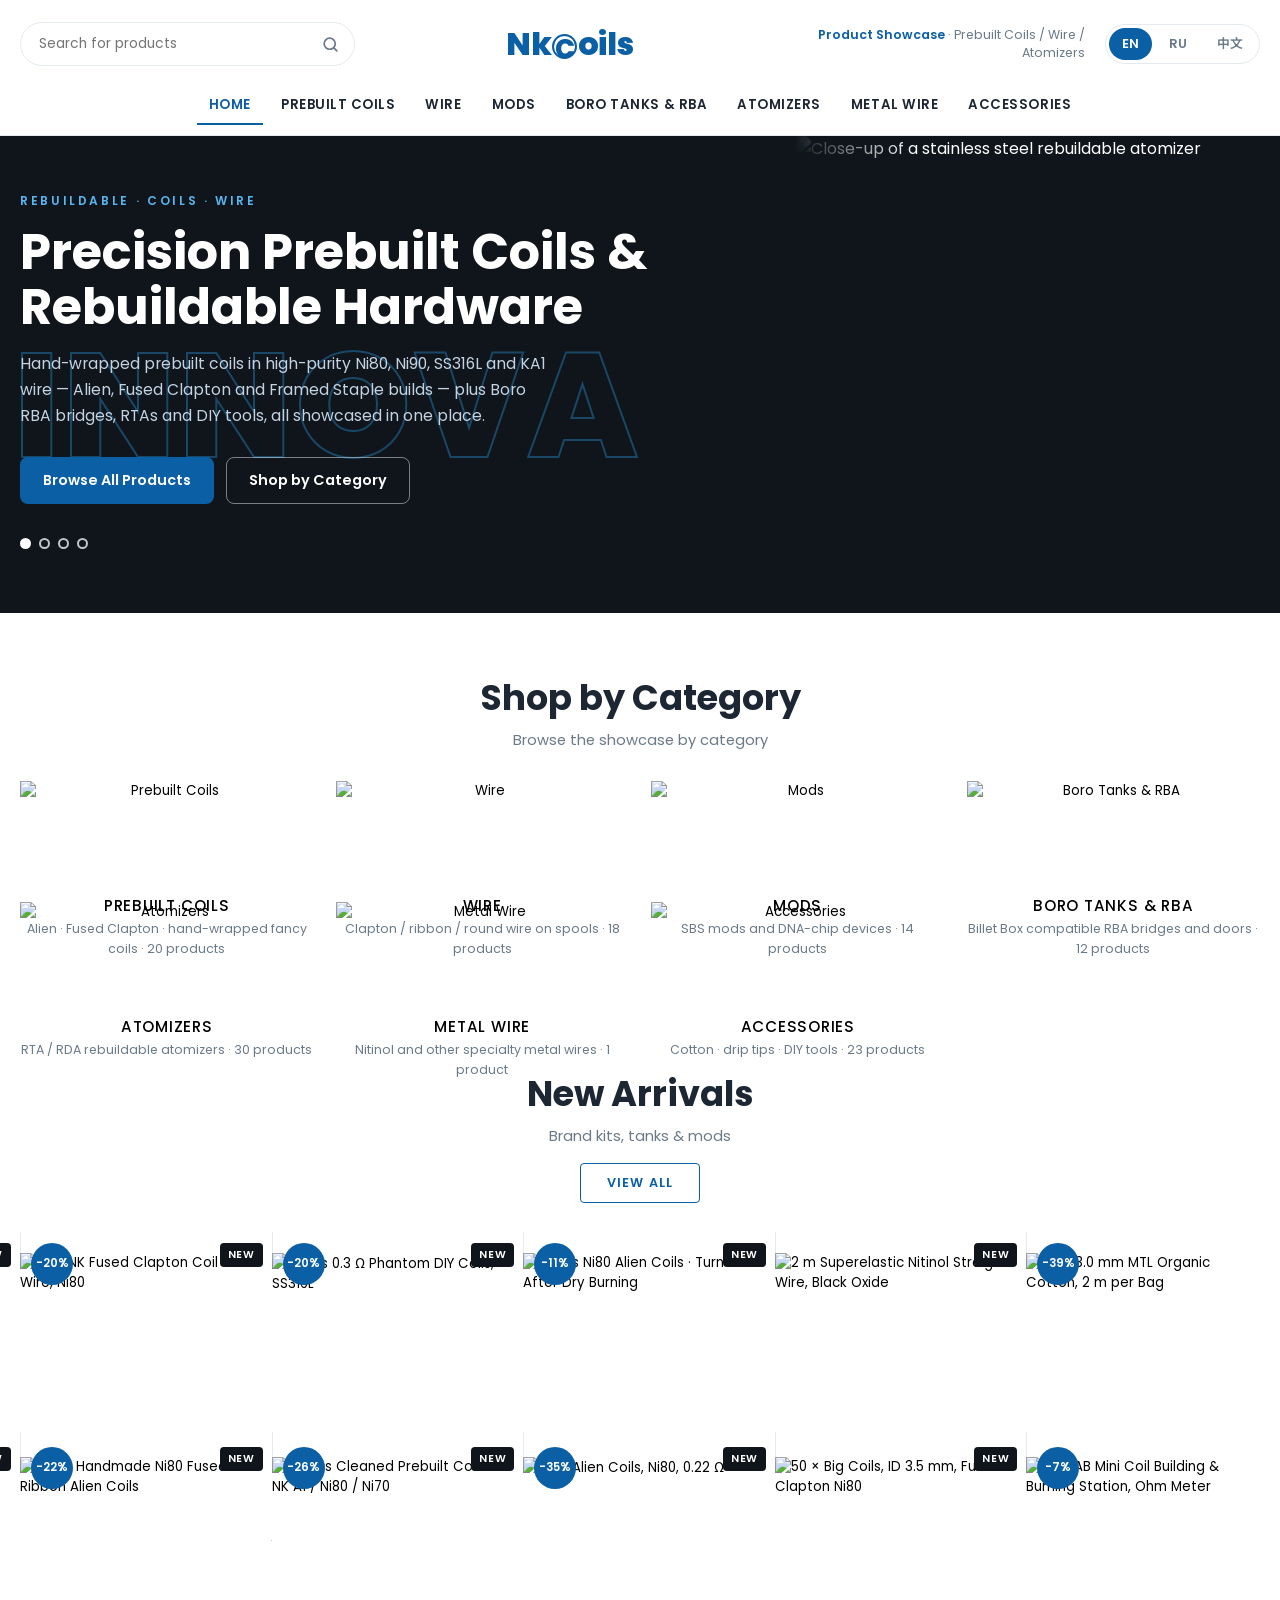
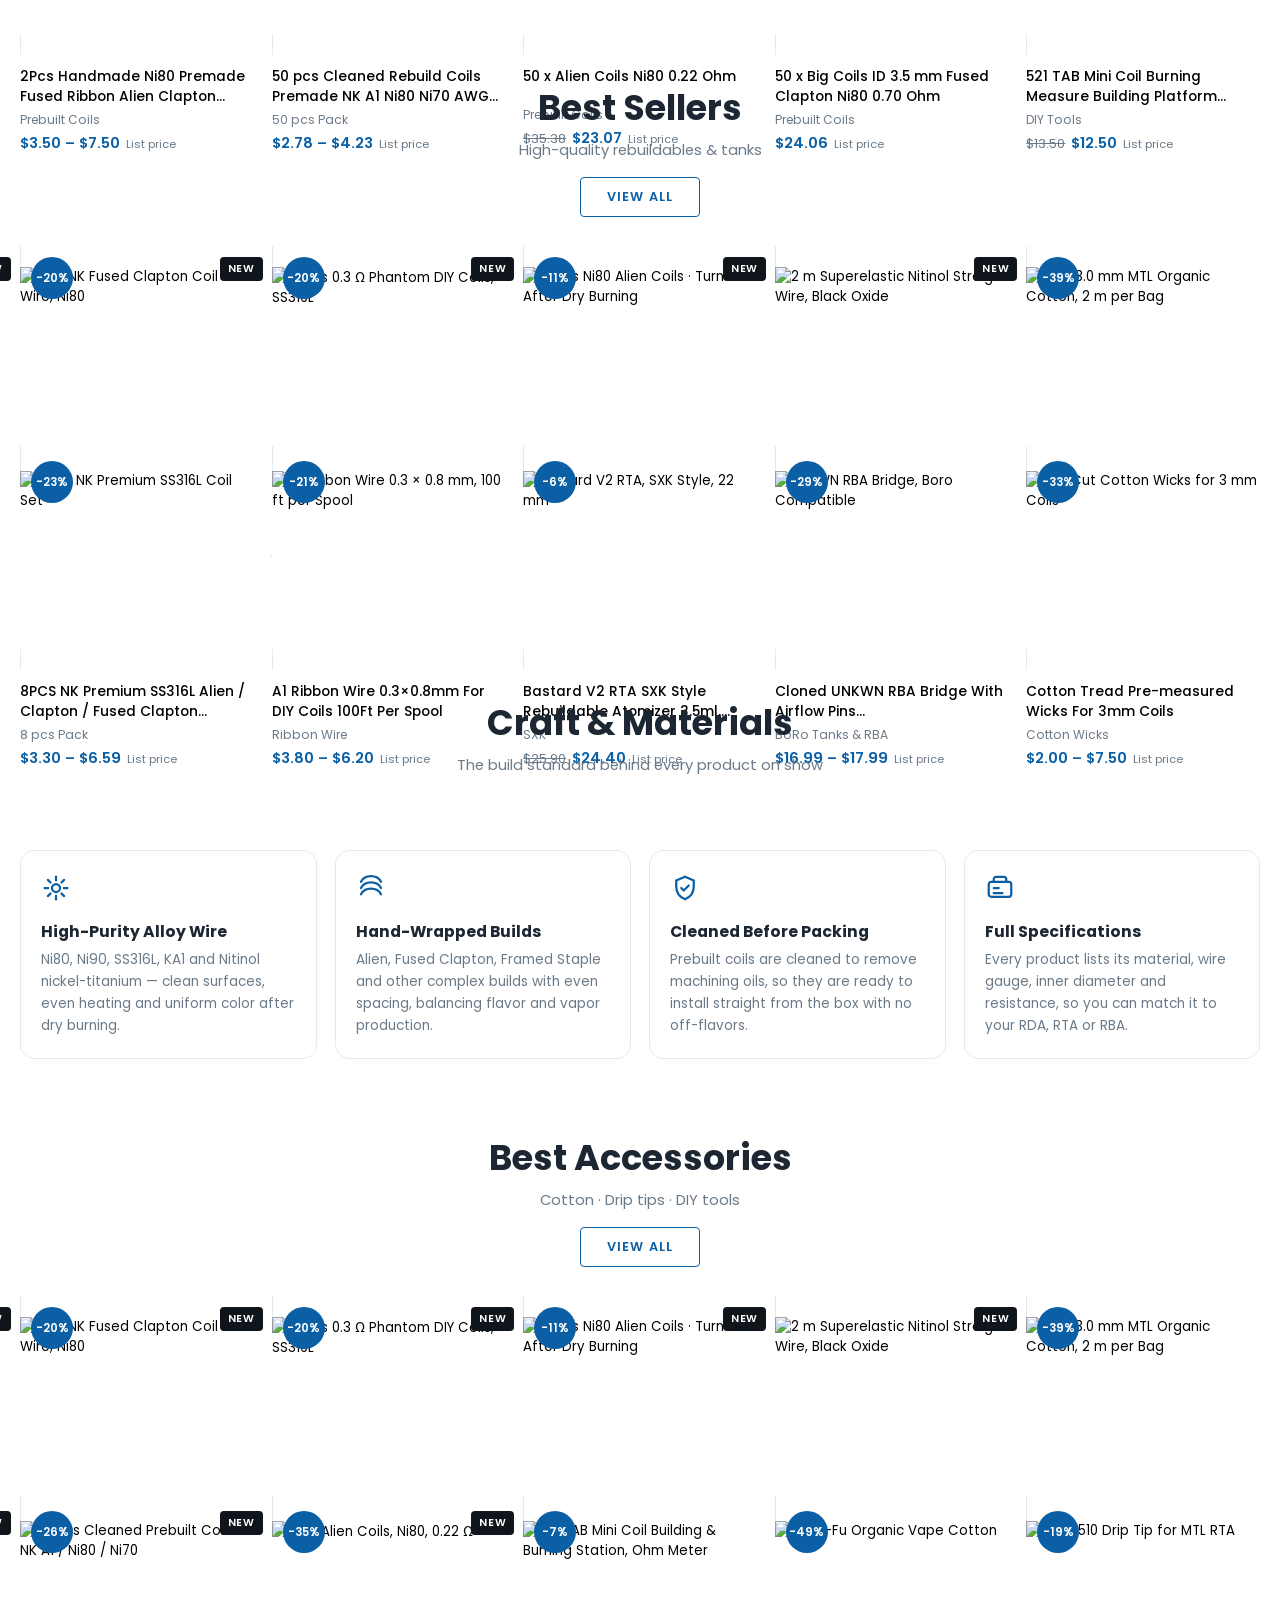
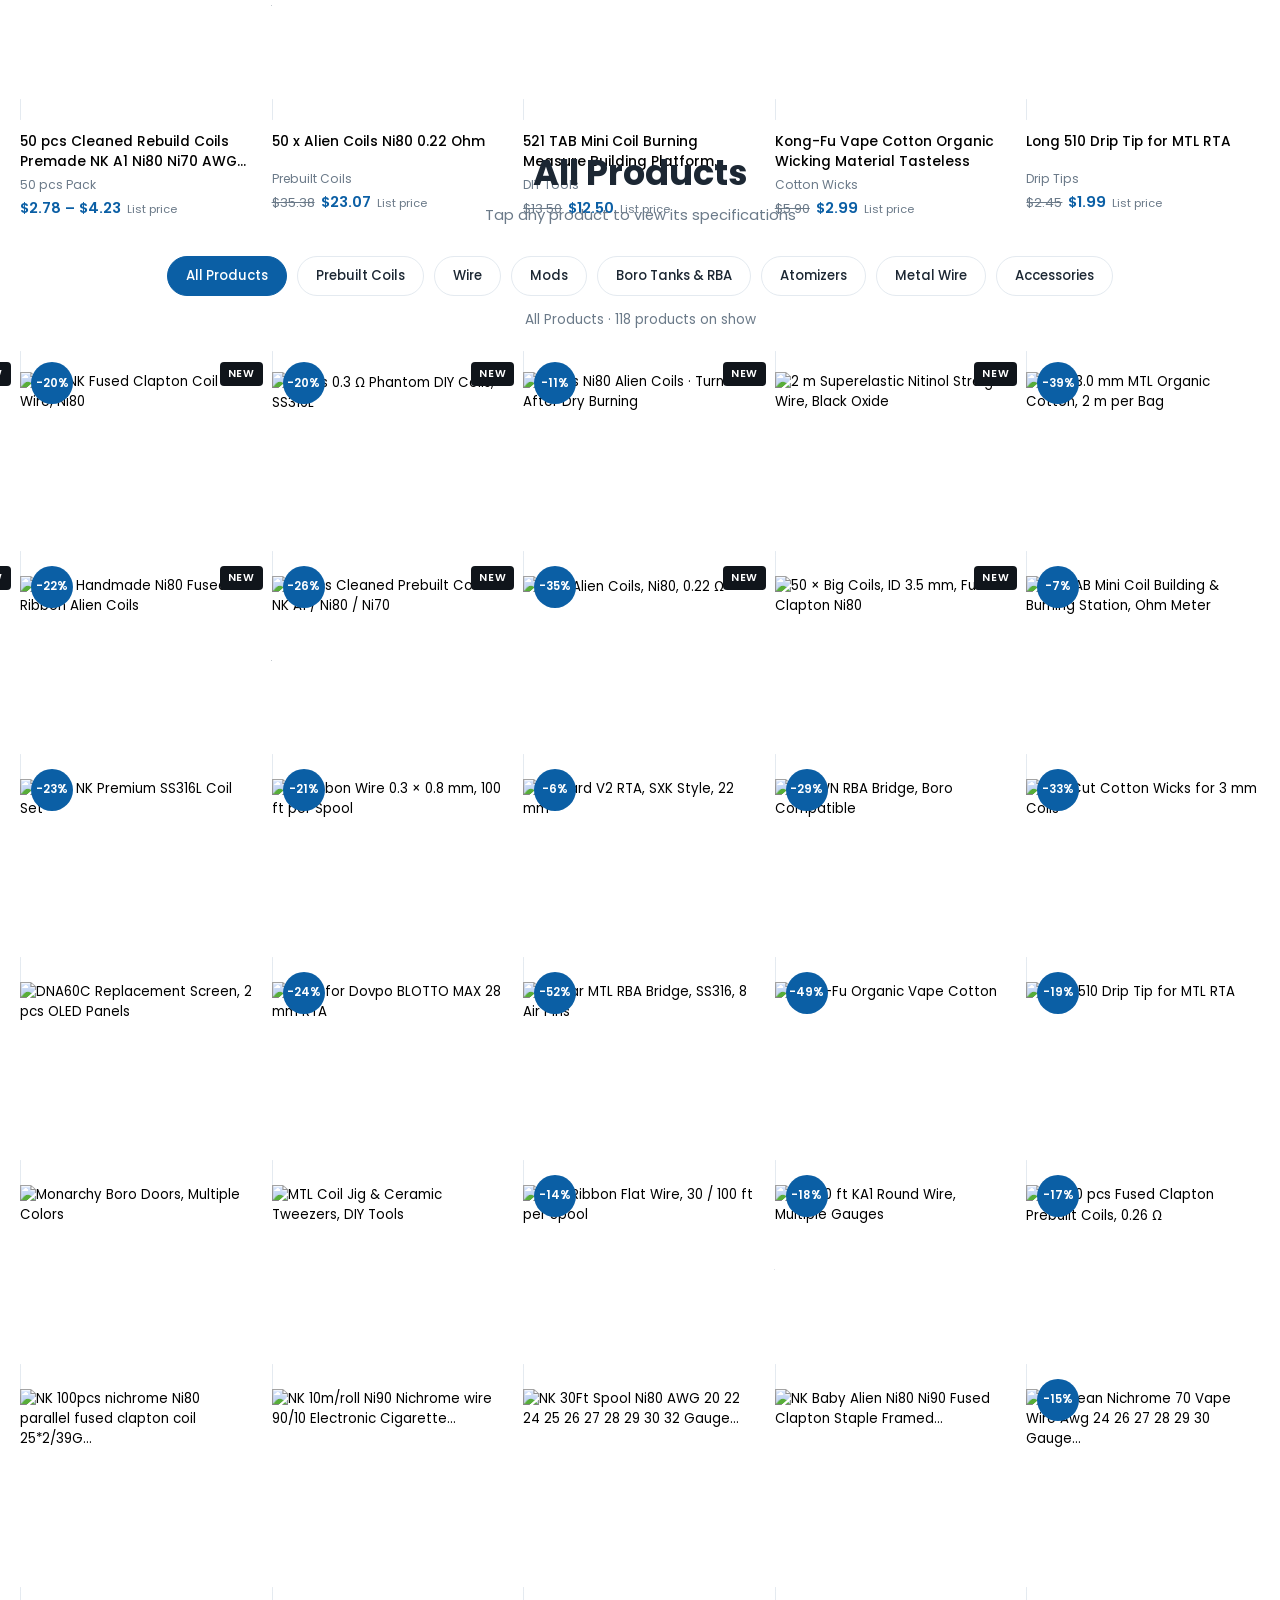
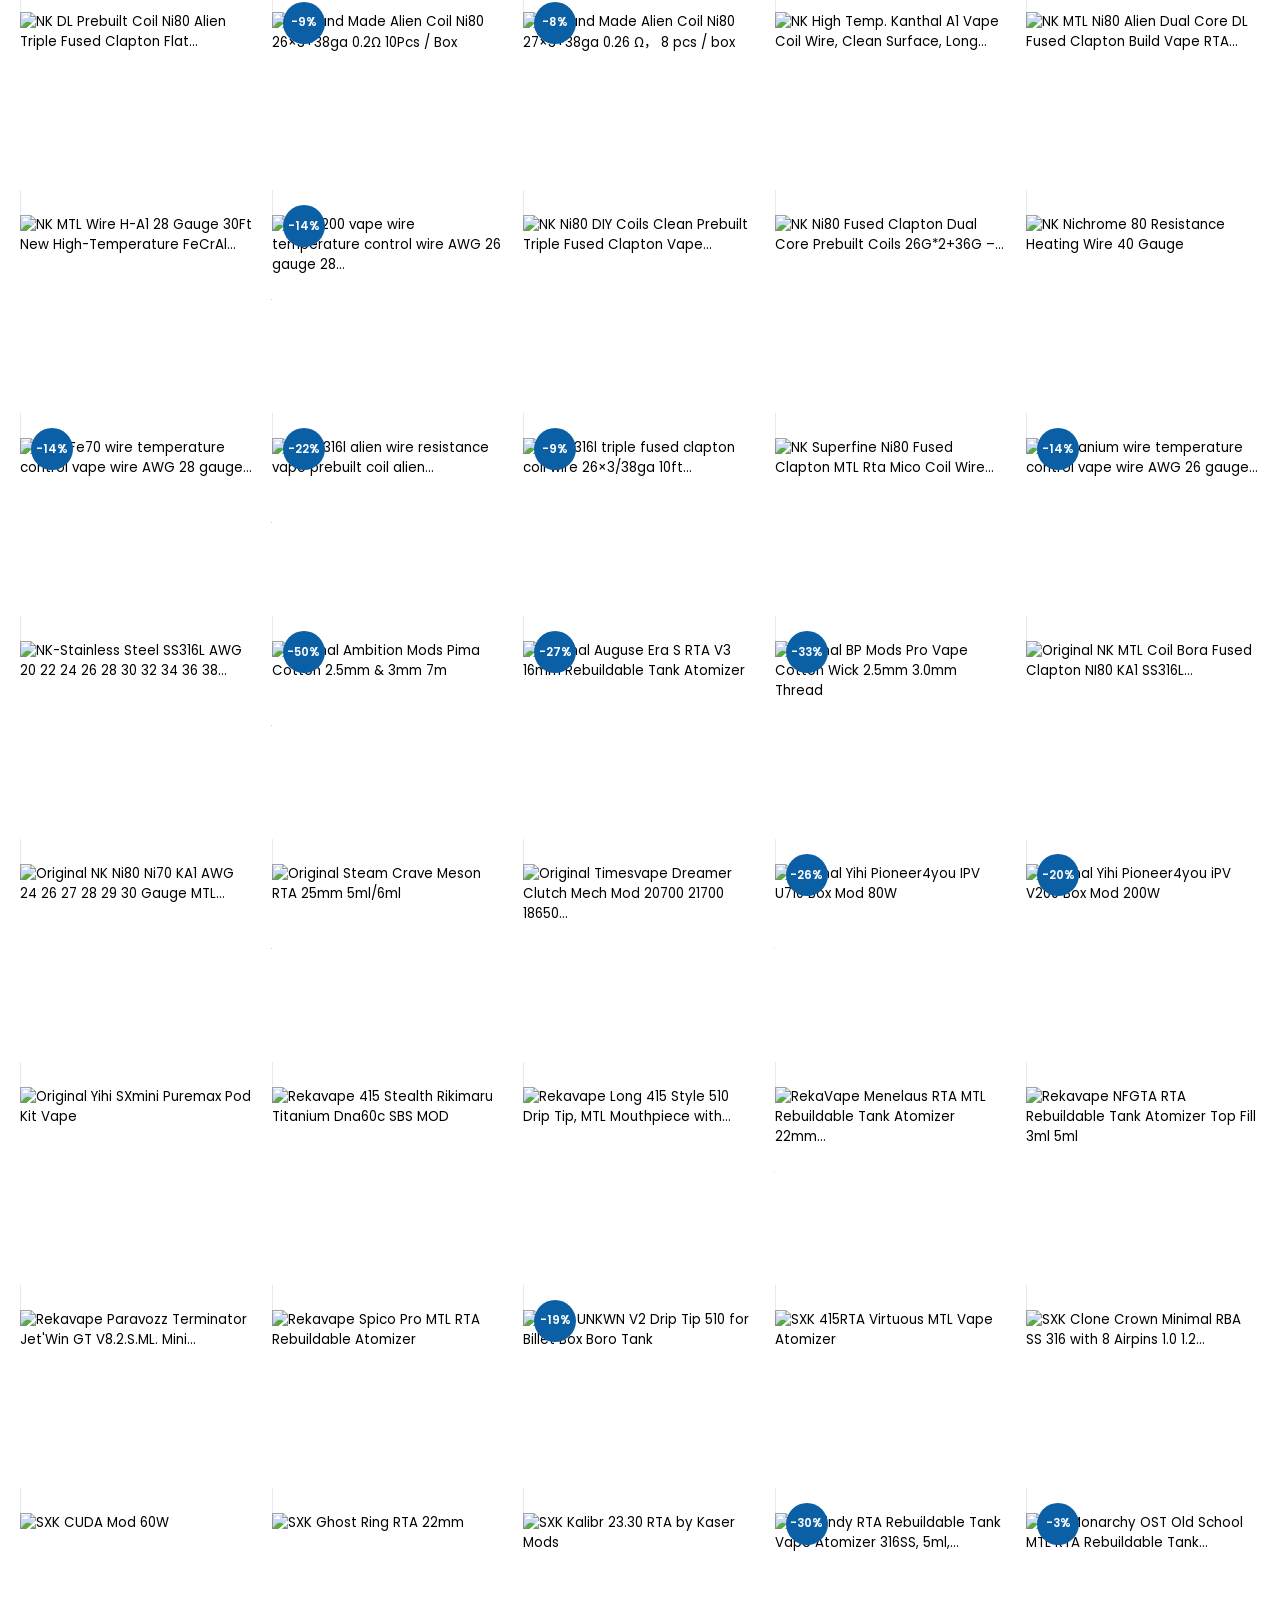
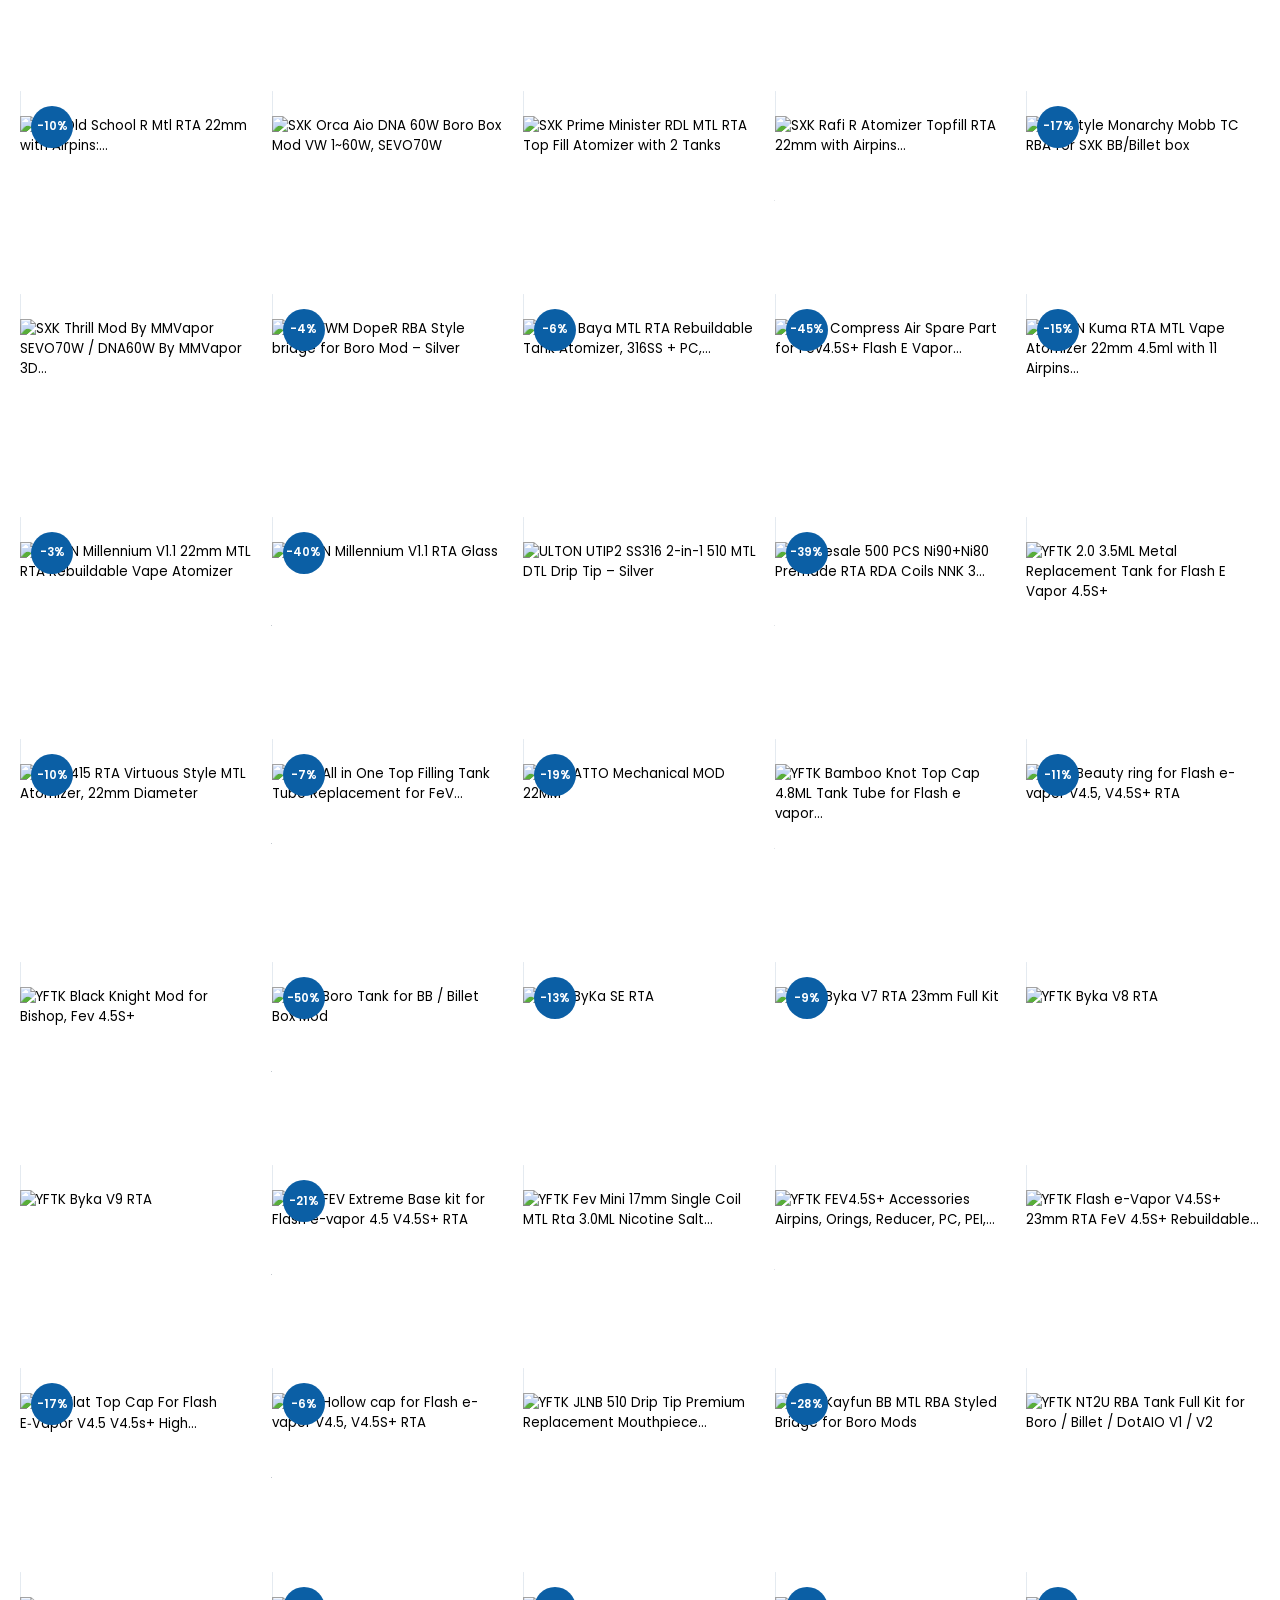
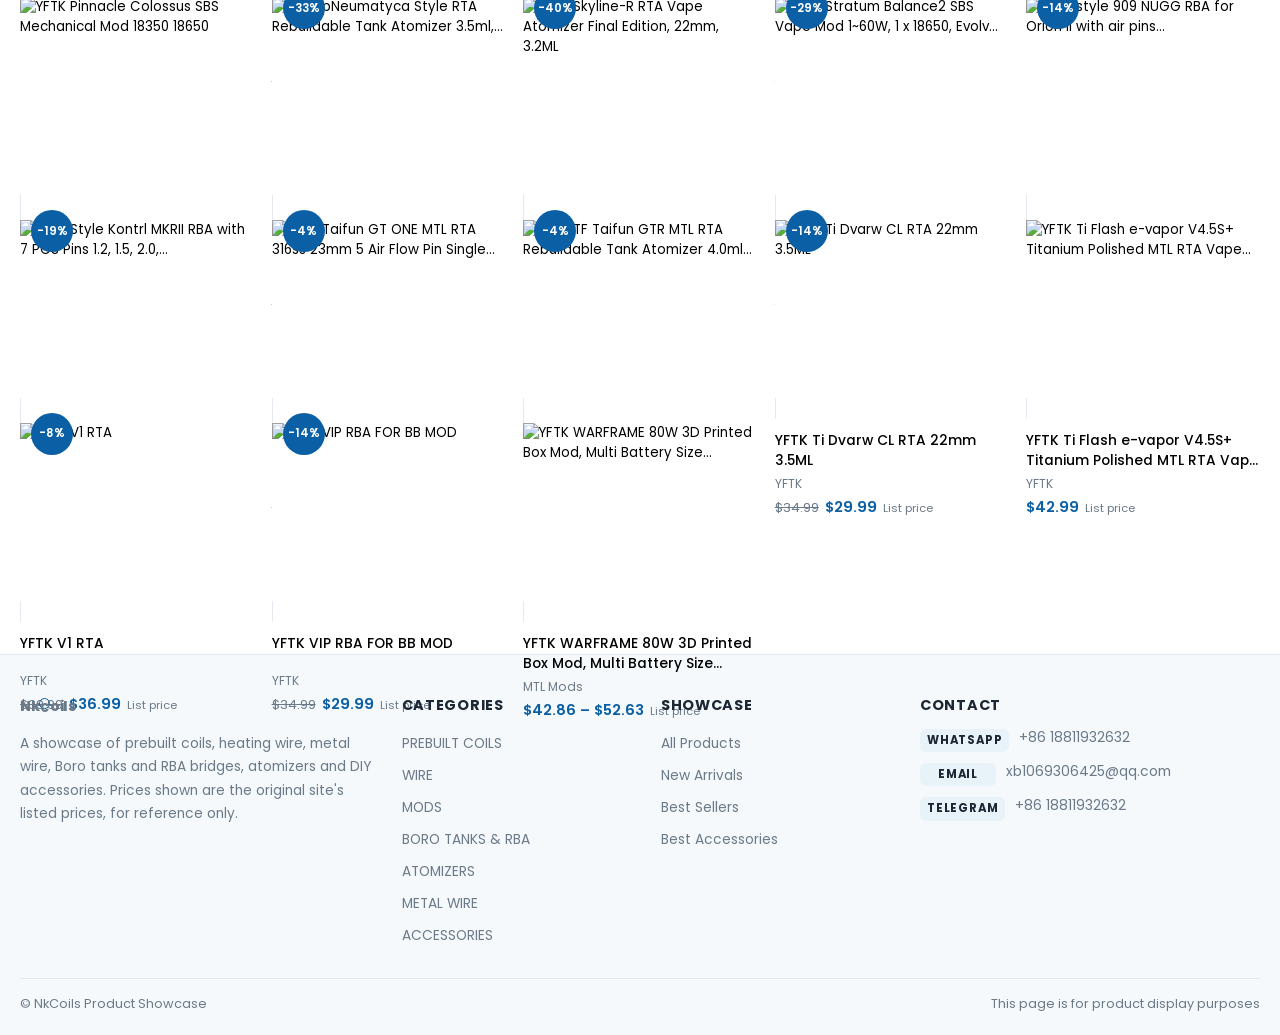
==== commit 16557bc5: "Add EN/RU/Chinese language switcher to NK Coils showcase (proofread)" ====
--- a/nkcoils/index.html
+++ b/nkcoils/index.html
@@ -1,11 +1,11 @@
 <!doctype html>
-<html lang="zh-CN">
+<html lang="en">
 <head>
 <meta charset="utf-8" />
 <meta name="viewport" content="width=device-width, initial-scale=1, viewport-fit=cover" />
 <meta name="color-scheme" content="light dark" />
 <link rel="icon" href="data:," />
-<title>NKCOILS 展示站 — 预制线圈 · 发热丝 · 雾化器产品展示</title>
+<title>NKCOILS Showcase — Prebuilt Coils, Wire &amp; Atomizers</title>
 <link rel="preconnect" href="https://fonts.googleapis.com" />
 <link rel="preconnect" href="https://fonts.gstatic.com" crossorigin />
 <link href="https://fonts.googleapis.com/css2?family=Poppins:wght@400;500;600;700;800&family=Noto+Sans+SC:wght@400;500;700&display=swap" rel="stylesheet" />
@@ -49,6 +49,10 @@
   nav.main button:hover{color:var(--blue)}
   nav.main button.active{color:var(--blue);border-bottom-color:var(--blue)}
   .menu-btn{display:none;border:1.5px solid var(--line);background:var(--bg);border-radius:10px;width:44px;height:44px;place-items:center;color:var(--ink)}
+  .lang-switch{display:flex;gap:4px;align-items:center;border:1.5px solid var(--line);border-radius:999px;padding:3px;background:var(--bg);flex-shrink:0}
+  .lang-switch button{border:0;background:transparent;border-radius:999px;padding:6px 13px;font-size:.8rem;font-weight:600;color:var(--muted);min-height:32px;line-height:1}
+  .lang-switch button:hover{color:var(--blue)}
+  .lang-switch button.active{background:var(--blue);color:#fff}
 
   /* ---------- Hero ---------- */
   .hero{background:var(--hero-bg);color:#fff;overflow:hidden;position:relative}
@@ -195,18 +199,23 @@
   <div class="wrap">
     <div class="topbar">
       <form class="searchbox" id="searchForm" role="search">
-        <input id="searchInput" type="search" placeholder="Search for products" aria-label="搜索产品" />
-        <button type="submit" aria-label="搜索">
+        <input id="searchInput" type="search" placeholder="Search for products" aria-label="Search for products" />
+        <button type="submit" id="searchBtn" aria-label="Search">
           <svg width="19" height="19" viewBox="0 0 24 24" fill="none" stroke="currentColor" stroke-width="2.2" stroke-linecap="round"><circle cx="11" cy="11" r="7"/><path d="m20 20-3.8-3.8"/></svg>
         </button>
       </form>
       <p class="logo" aria-label="NkCoils">Nk<span class="ring">C</span>oils</p>
-      <p class="top-note"><b>产品展示站</b> · 预制线圈 / 发热丝 / 雾化器</p>
-      <button class="menu-btn" id="menuBtn" aria-label="打开菜单" aria-expanded="false">
+      <p class="top-note" id="topNote"><b>Product Showcase</b> · Prebuilt Coils / Wire / Atomizers</p>
+      <div class="lang-switch" role="group" aria-label="Language / Язык / 语言" id="langSwitch">
+        <button type="button" data-lang="en" class="active">EN</button>
+        <button type="button" data-lang="ru">RU</button>
+        <button type="button" data-lang="zh">中文</button>
+      </div>
+      <button class="menu-btn" id="menuBtn" aria-label="Open menu" aria-expanded="false">
         <svg width="22" height="22" viewBox="0 0 24 24" fill="none" stroke="currentColor" stroke-width="2.2" stroke-linecap="round"><path d="M4 7h16M4 12h16M4 17h16"/></svg>
       </button>
     </div>
-    <nav class="main" id="mainNav" aria-label="产品分类"></nav>
+    <nav class="main" id="mainNav" aria-label="Product categories"></nav>
   </div>
 </header>
 
@@ -215,17 +224,17 @@
   <div class="wrap hero-inner">
     <div class="hero-copy">
       <p class="hero-word" aria-hidden="true">INNOVA</p>
-      <p class="hero-kicker">Rebuildable · Coils · Wire</p>
-      <h1 id="heroTitle">精工预制线圈与重建雾化硬件</h1>
-      <p class="lead" id="heroLead">Ni80 / Ni90 / SS316L / KA1 高纯度发热丝手工绕制，Alien、Fused Clapton、Framed Staple 全系列预制线圈，以及 Boro RBA、RTA 与 DIY 工具 —— 全部产品在此集中展示。</p>
+      <p class="hero-kicker" id="heroKicker">Rebuildable · Coils · Wire</p>
+      <h1 id="heroTitle">Precision Prebuilt Coils &amp; Rebuildable Hardware</h1>
+      <p class="lead" id="heroLead">Hand-wrapped prebuilt coils in high-purity Ni80, Ni90, SS316L and KA1 wire — Alien, Fused Clapton and Framed Staple builds — plus Boro RBA bridges, RTAs and DIY tools, all showcased in one place.</p>
       <div class="hero-cta">
-        <a class="btn btn-primary" href="#catalog">浏览全部产品</a>
-        <a class="btn btn-ghost" href="#categories">按分类看</a>
+        <a class="btn btn-primary" href="#catalog" id="heroCta1">Browse All Products</a>
+        <a class="btn btn-ghost" href="#categories" id="heroCta2">Shop by Category</a>
       </div>
       <div class="hero-dots" aria-hidden="true"><span class="on"></span><span></span><span></span><span></span></div>
     </div>
     <div class="hero-img">
-      <img src="https://nkcoils.com/wp-content/uploads/2024/09/DIGUA-RTA.6-scaled.jpg" alt="不锈钢重建式雾化器特写" />
+      <img src="https://nkcoils.com/wp-content/uploads/2024/09/DIGUA-RTA.6-scaled.jpg" id="heroImg" alt="Close-up of a stainless steel rebuildable atomizer" />
     </div>
   </div>
 </section>
@@ -233,7 +242,7 @@
 <!-- Shop by Categories -->
 <section class="block" id="categories">
   <div class="wrap">
-    <div class="sec-head"><h2>Shop by Categories</h2><p>按分类浏览展示产品</p></div>
+    <div class="sec-head"><h2 id="catHead">Shop by Category</h2><p id="catSub">Browse the showcase by category</p></div>
     <div class="cat-grid" id="catGrid"></div>
   </div>
 </section>
@@ -242,8 +251,8 @@
 <section class="block" id="new">
   <div class="wrap">
     <div class="sec-head">
-      <h2>New Arrivals</h2><p>Brands Kits / Tanks / MODs</p>
-      <button class="viewall" data-goto-cat="all">View All</button>
+      <h2 id="newHead">New Arrivals</h2><p id="newSub">Brand kits, tanks &amp; mods</p>
+      <button class="viewall" data-goto-cat="all" data-i18n="viewAll">View All</button>
     </div>
     <div class="prod-grid" id="newGrid"></div>
   </div>
@@ -253,33 +262,33 @@
 <section class="block" id="best">
   <div class="wrap">
     <div class="sec-head">
-      <h2>Best Sellers</h2><p>Latest High Quality Rebuildable &amp; Tanks</p>
-      <button class="viewall" data-goto-cat="all">View All</button>
+      <h2 id="bestHead">Best Sellers</h2><p id="bestSub">High-quality rebuildables &amp; tanks</p>
+      <button class="viewall" data-goto-cat="all" data-i18n="viewAll">View All</button>
     </div>
     <div class="prod-grid" id="bestGrid"></div>
   </div>
 </section>
 
-<!-- 工艺与材质 -->
-<section class="block" aria-label="工艺与材质">
+<!-- Craft & Materials -->
+<section class="block" aria-label="Craft and materials" id="craftSec">
   <div class="wrap">
-    <div class="sec-head"><h2>工艺与材质</h2><p>展示产品共同的制作标准</p></div>
+    <div class="sec-head"><h2 id="craftHead">Craft &amp; Materials</h2><p id="craftSub">The build standard behind every product on show</p></div>
     <div class="features">
       <div class="feature">
         <svg width="30" height="30" viewBox="0 0 24 24" fill="none" stroke="currentColor" stroke-width="1.8" stroke-linecap="round"><circle cx="12" cy="12" r="3.2"/><path d="M12 2.8v3M12 18.2v3M2.8 12h3M18.2 12h3M5.5 5.5l2.1 2.1M16.4 16.4l2.1 2.1M18.5 5.5l-2.1 2.1M7.6 16.4l-2.1 2.1"/></svg>
-        <h3>高纯度合金丝</h3><p>Ni80、Ni90、SS316L、KA1 与镍钛 Nitinol，表面洁净、发热均匀，干烧后呈现均匀色泽。</p>
+        <h3 id="f1t">High-Purity Alloy Wire</h3><p id="f1p">Ni80, Ni90, SS316L, KA1 and Nitinol nickel-titanium — clean surfaces, even heating and uniform color after dry burning.</p>
       </div>
       <div class="feature">
         <svg width="30" height="30" viewBox="0 0 24 24" fill="none" stroke="currentColor" stroke-width="1.8" stroke-linecap="round"><path d="M4 17c3-6 13-6 16 0M4 12c3-6 13-6 16 0M4 7c3-6 13-6 16 0"/></svg>
-        <h3>手工绕制工艺</h3><p>Alien、Fused Clapton、Framed Staple 等复杂花式绕法，绕距均匀，兼顾口感与烟雾量。</p>
+        <h3 id="f2t">Hand-Wrapped Builds</h3><p id="f2p">Alien, Fused Clapton, Framed Staple and other complex builds with even spacing, balancing flavor and vapor production.</p>
       </div>
       <div class="feature">
         <svg width="30" height="30" viewBox="0 0 24 24" fill="none" stroke="currentColor" stroke-width="1.8" stroke-linecap="round"><path d="M12 3l7 3v5c0 5-3.2 8.4-7 10-3.8-1.6-7-5-7-10V6z"/><path d="m9 12 2 2 4-4"/></svg>
-        <h3>出厂清洗处理</h3><p>预制线圈系列经清洗工序去除油污，开盒即可安装使用，减少异味与杂味。</p>
+        <h3 id="f3t">Cleaned Before Packing</h3><p id="f3p">Prebuilt coils are cleaned to remove machining oils, so they are ready to install straight from the box with no off-flavors.</p>
       </div>
       <div class="feature">
         <svg width="30" height="30" viewBox="0 0 24 24" fill="none" stroke="currentColor" stroke-width="1.8" stroke-linecap="round"><rect x="3" y="7" width="18" height="12" rx="2"/><path d="M7 7V5a2 2 0 0 1 2-2h6a2 2 0 0 1 2 2v2M7 12h4M7 16h7"/></svg>
-        <h3>完整规格标注</h3><p>每款产品标注材质、线规、内径与电阻值，方便按 RDA / RTA / RBA 设备匹配选型。</p>
+        <h3 id="f4t">Full Specifications</h3><p id="f4p">Every product lists its material, wire gauge, inner diameter and resistance, so you can match it to your RDA, RTA or RBA.</p>
       </div>
     </div>
   </div>
@@ -289,8 +298,8 @@
 <section class="block" id="accessories-sec">
   <div class="wrap">
     <div class="sec-head">
-      <h2>Best Accessories</h2><p>棉花 · 滴嘴 · DIY 工具</p>
-      <button class="viewall" data-goto-cat="accessories">View All</button>
+      <h2 id="accHead">Best Accessories</h2><p id="accSub">Cotton · Drip tips · DIY tools</p>
+      <button class="viewall" data-goto-cat="accessories" data-i18n="viewAll">View All</button>
     </div>
     <div class="prod-grid" id="accGrid"></div>
   </div>
@@ -299,11 +308,11 @@
 <!-- 全部产品 / 目录 -->
 <section class="block" id="catalog">
   <div class="wrap">
-    <div class="sec-head"><h2>全部产品展示</h2><p>点击任意产品查看规格详情</p></div>
-    <div class="catalog-tools" id="chipRow" role="group" aria-label="分类筛选"></div>
+    <div class="sec-head"><h2 id="catalogHead">All Products</h2><p id="catalogSub">Tap any product to view its specifications</p></div>
+    <div class="catalog-tools" id="chipRow" role="group" aria-label="Filter by category"></div>
     <p class="result-line" id="resultLine"></p>
     <div class="prod-grid" id="catalogGrid"></div>
-    <p class="empty" id="emptyLine">没有找到匹配的产品，换个关键词试试。</p>
+    <p class="empty" id="emptyLine">No matching products found. Try a different keyword.</p>
   </div>
 </section>
 
@@ -312,23 +321,23 @@
     <div class="foot">
       <div>
         <p class="logo">Nk<span class="ring">C</span>oils</p>
-        <p>预制线圈、发热丝、金属丝、Boro 仓与 RBA、雾化器及 DIY 配件的产品展示站。页面价格为原站公开标价，仅供选型参考。</p>
+        <p id="footAbout">A showcase of prebuilt coils, heating wire, metal wire, Boro tanks and RBA bridges, atomizers and DIY accessories. Prices shown are the original site's listed prices, for reference only.</p>
       </div>
       <div>
-        <h4>Categories</h4>
+        <h4 id="footCatHead">Categories</h4>
         <ul id="footCats"></ul>
       </div>
       <div>
-        <h4>Showcase</h4>
+        <h4 id="footShowHead">Showcase</h4>
         <ul>
-          <li><button data-goto-cat="all">全部产品</button></li>
-          <li><button data-scroll="#new">New Arrivals</button></li>
-          <li><button data-scroll="#best">Best Sellers</button></li>
-          <li><button data-scroll="#accessories-sec">Best Accessories</button></li>
+          <li><button data-goto-cat="all" id="footAll">All Products</button></li>
+          <li><button data-scroll="#new" data-i18n="newHead">New Arrivals</button></li>
+          <li><button data-scroll="#best" data-i18n="bestHead">Best Sellers</button></li>
+          <li><button data-scroll="#accessories-sec" data-i18n="accHead">Best Accessories</button></li>
         </ul>
       </div>
       <div>
-        <h4>Contact</h4>
+        <h4 id="footContactHead">Contact</h4>
         <ul class="contact-list">
           <li><span class="cl-label">WhatsApp</span><a href="https://wa.me/8618811932632" target="_blank" rel="noopener">+86 18811932632</a></li>
           <li><span class="cl-label">Email</span><a href="mailto:xb1069306425@qq.com">xb1069306425@qq.com</a></li>
@@ -337,8 +346,8 @@
       </div>
     </div>
     <div class="copyright">
-      <span>© NkCoils 产品展示站</span>
-      <span>本页面为产品展示用途</span>
+      <span id="copyLeft">© NkCoils Product Showcase</span>
+      <span id="copyRight">This page is for product display purposes</span>
     </div>
   </div>
 </footer>
@@ -347,23 +356,23 @@
 <div class="modal-back" id="modalBack" role="dialog" aria-modal="true" aria-labelledby="modalName">
   <div class="modal">
     <div class="modal-grid">
-      <div class="mph"><img id="modalImg" src="https://nkcoils.com/wp-content/uploads/2024/09/DIGUA-RTA.6-scaled.jpg" alt="产品图" /></div>
+      <div class="mph"><img id="modalImg" src="https://nkcoils.com/wp-content/uploads/2024/09/DIGUA-RTA.6-scaled.jpg" alt="Product image" /></div>
       <div class="modal-body">
-        <button class="modal-close" id="modalClose" aria-label="关闭">✕</button>
+        <button class="modal-close" id="modalClose" aria-label="Close">✕</button>
         <p class="cat" id="modalCat"></p>
         <h3 id="modalName"></h3>
         <p class="price" id="modalPrice"></p>
         <dl class="spec" id="modalSpec"></dl>
         <p class="desc" id="modalDesc"></p>
         <div class="modal-contact">
-          <h4>Contact / 联系方式</h4>
+          <h4 id="modalContactHead">Contact</h4>
           <ul class="contact-list">
             <li><span class="cl-label">WhatsApp</span><a href="https://wa.me/8618811932632" target="_blank" rel="noopener">+86 18811932632</a></li>
             <li><span class="cl-label">Email</span><a href="mailto:xb1069306425@qq.com">xb1069306425@qq.com</a></li>
             <li><span class="cl-label">Telegram</span><span class="val">+86 18811932632</span></li>
           </ul>
         </div>
-        <p class="show-note">展示说明：本页为产品展示站，该产品仅展示外观与规格信息，咨询请通过上方联系方式联系。</p>
+        <p class="show-note" id="showNote">Showcase note: this is a product display page. Only the product's appearance and specifications are shown — for enquiries, please use the contact details above.</p>
       </div>
     </div>
   </div>
@@ -371,16 +380,17 @@
 
 <script>
 var CATEGORIES = [
-  {id:"all",        label:"HOME",            cn:"全部产品"},
-  {id:"prebuilt",   label:"PREBUILT COILS",  cn:"预制线圈", img:"https://nkcoils.com/wp-content/uploads/2024/09/IMG_0946-7-scaled.jpg", note:"Alien · Fused Clapton · 手工花式线圈"},
-  {id:"wire",       label:"WIRE",            cn:"发热丝",   img:"https://nkcoils.com/wp-content/uploads/2024/09/900x1200-%E7%99%BD%E5%BA%95.0-scaled.jpg",     note:"Clapton / Ribbon / Round 成品丝"},
-  {id:"mods",       label:"MODS",            cn:"主机",     img:"https://nkcoils.com/wp-content/uploads/2024/09/MECHLYFE-Paramour-SBS-80W-21700-TC-MOD_0074557800e7.jpg",     note:"SBS / DNA 芯片主机"},
-  {id:"boro",       label:"BORO TANKS & RBA",cn:"Boro 仓与 RBA", img:"https://nkcoils.com/wp-content/uploads/2024/09/Astro-6.jpg", note:"Billet Box 兼容 RBA 桥与仓门"},
-  {id:"atomizers",  label:"ATOMIZERS",       cn:"雾化器",   img:"https://nkcoils.com/wp-content/uploads/2024/09/DIGUA-RTA.6-scaled.jpg", note:"RTA / RDA 重建式雾化器"},
-  {id:"metal",      label:"METAL WIRE",      cn:"金属丝",   img:"https://nkcoils.com/wp-content/uploads/2026/11/Nitinol-spool-wire.jpg",    note:"Nitinol 镍钛等特种金属丝"},
-  {id:"accessories",label:"ACCESSORIES",     cn:"配件",     img:"https://nkcoils.com/wp-content/uploads/2024/09/%E5%BE%AE%E4%BF%A1%E5%9B%BE%E7%89%87_20240920110349-scaled.jpg", note:"棉花 · 滴嘴 · DIY 工具"}
+  {id:"all",        label:{en:"HOME",ru:"ГЛАВНАЯ",zh:"首页"},            name:{en:"All Products",ru:"Все товары",zh:"全部产品"}},
+  {id:"prebuilt",   label:{en:"PREBUILT COILS",ru:"ГОТОВЫЕ СПИРАЛИ",zh:"预制线圈"},  name:{en:"Prebuilt Coils",ru:"Готовые спирали",zh:"预制线圈"}, img:"https://nkcoils.com/wp-content/uploads/2024/09/IMG_0946-7-scaled.jpg", note:{en:"Alien · Fused Clapton · hand-wrapped fancy coils",ru:"Alien · Fused Clapton · сложные спирали ручной намотки",zh:"Alien · Fused Clapton · 手工花式线圈"}},
+  {id:"wire",       label:{en:"WIRE",ru:"ПРОВОЛОКА",zh:"发热丝"},            name:{en:"Wire",ru:"Проволока",zh:"发热丝"},   img:"https://nkcoils.com/wp-content/uploads/2024/09/900x1200-%E7%99%BD%E5%BA%95.0-scaled.jpg",     note:{en:"Clapton / ribbon / round wire on spools",ru:"Проволока Clapton, плоская и круглая, на катушках",zh:"Clapton / Ribbon / Round 成品丝"}},
+  {id:"mods",       label:{en:"MODS",ru:"МОДЫ",zh:"主机"},            name:{en:"Mods",ru:"Моды",zh:"主机"},     img:"https://nkcoils.com/wp-content/uploads/2024/09/MECHLYFE-Paramour-SBS-80W-21700-TC-MOD_0074557800e7.jpg",     note:{en:"SBS mods and DNA-chip devices",ru:"SBS-моды и устройства на платах DNA",zh:"SBS / DNA 芯片主机"}},
+  {id:"boro",       label:{en:"BORO TANKS & RBA",ru:"БАКИ BORO И RBA",zh:"Boro 仓与 RBA"}, name:{en:"Boro Tanks & RBA",ru:"Баки Boro и RBA",zh:"Boro 仓与 RBA"}, img:"https://nkcoils.com/wp-content/uploads/2024/09/Astro-6.jpg", note:{en:"Billet Box compatible RBA bridges and doors",ru:"RBA-мосты и дверцы, совместимые с Billet Box",zh:"Billet Box 兼容 RBA 桥与仓门"}},
+  {id:"atomizers",  label:{en:"ATOMIZERS",ru:"АТОМАЙЗЕРЫ",zh:"雾化器"},       name:{en:"Atomizers",ru:"Атомайзеры",zh:"雾化器"},   img:"https://nkcoils.com/wp-content/uploads/2024/09/DIGUA-RTA.6-scaled.jpg", note:{en:"RTA / RDA rebuildable atomizers",ru:"Обслуживаемые атомайзеры RTA / RDA",zh:"RTA / RDA 重建式雾化器"}},
+  {id:"metal",      label:{en:"METAL WIRE",ru:"МЕТАЛЛИЧЕСКАЯ ПРОВОЛОКА",zh:"金属丝"},      name:{en:"Metal Wire",ru:"Металлическая проволока",zh:"金属丝"},   img:"https://nkcoils.com/wp-content/uploads/2026/11/Nitinol-spool-wire.jpg",    note:{en:"Nitinol and other specialty metal wires",ru:"Нитинол и другая специальная металлическая проволока",zh:"Nitinol 镍钛等特种金属丝"}},
+  {id:"accessories",label:{en:"ACCESSORIES",ru:"АКСЕССУАРЫ",zh:"配件"},     name:{en:"Accessories",ru:"Аксессуары",zh:"配件"},     img:"https://nkcoils.com/wp-content/uploads/2024/09/%E5%BE%AE%E4%BF%A1%E5%9B%BE%E7%89%87_20240920110349-scaled.jpg", note:{en:"Cotton · drip tips · DIY tools",ru:"Вата · дрип-типы · инструменты для намотки",zh:"棉花 · 滴嘴 · DIY 工具"}}
 ];
-var CATNAME = {}; CATEGORIES.forEach(function(c){ CATNAME[c.id]=c.label; });
+var CATNAME = {}; CATEGORIES.forEach(function(c){ CATNAME[c.id]=c.label.en; });
+var CATBYID = {}; CATEGORIES.forEach(function(c){ CATBYID[c.id]=c; });
 
 var PRODUCTS = [
  {id:1, name:"10 Feet NK Fused Clapton Coil Wire Ni80, High Purity Nichrome 80 Vape Wire With Clean Surface", short:"10 Feet NK Fused Clapton 线圈丝 Ni80", cat:"wire", sub:"Clapton Wire", img:"https://nkcoils.com/wp-content/uploads/2024/11/Ni80-Fused-Clapton-Wire-28-Gauge-430x430.jpg", price:"$8.06 – $14.22", old:"", off:"-20%", isNew:true, best:true, acc:true,
@@ -455,24 +465,24 @@
   specs:[["产品类型","预制线圈"],["原站分类","8 pcs Pack"],["Color","20. Ni80 Juggernaut / 21. Mirror 27x3-40"]], desc:"NK MTL Ni80 Alien Dual Core DL Fused Clapton Build Vape RTA Coils 8 PCS/Box。"},
  {id:36, name:"NK MTL Wire H-A1 28 Gauge 30Ft New High-Temperature FeCrAl Alloy Resistance Heating Wire For Rba Rta", short:"NK MTL Wire H-A1 28 Gauge 30Ft New High-Temperature FeCrAl…", cat:"wire", sub:"Round Wire", img:"https://nkcoils.com/wp-content/uploads/2024/11/H0282c6ff581f47d0931022c849f8bbe97-430x430.jpg", price:"$4.26 – $29.41", old:"", off:"", isNew:false, best:false, acc:false,
   specs:[["产品类型","发热丝"],["原站分类","Round Wire"],["Color","1x30ft Ha1 / 2x30ft Ha1 / 5x30ft Ha1 / 1"]], desc:"NK MTL Wire H-A1 28 Gauge 30Ft New High-Temperature FeCrAl Alloy Resistance Heating Wire For Rba Rta。"},
- {id:37, name:"NK Ni200 vape wire temperaturer control wire AWG 26 gauge 28 gauge 30 gauge", short:"NK Ni200 vape wire temperaturer control wire AWG 26 gauge 28…", cat:"wire", sub:"Round Wire", img:"https://nkcoils.com/wp-content/uploads/2024/11/H45539397f95a42a5be310f4a52a193a0K-430x430.jpg", price:"$5.90", old:"$6.90", off:"-14%", isNew:false, best:false, acc:false,
-  specs:[["产品类型","发热丝"],["原站分类","Round Wire"],["Color","Ni200 26Ga 30ft / Ni200 28Ga 30ft / Ni20"]], desc:"NK Ni200 vape wire temperaturer control wire AWG 26 gauge 28 gauge 30 gauge。"},
+ {id:37, name:"NK Ni200 vape wire temperature control wire AWG 26 gauge 28 gauge 30 gauge", short:"NK Ni200 vape wire temperature control wire AWG 26 gauge 28…", cat:"wire", sub:"Round Wire", img:"https://nkcoils.com/wp-content/uploads/2024/11/H45539397f95a42a5be310f4a52a193a0K-430x430.jpg", price:"$5.90", old:"$6.90", off:"-14%", isNew:false, best:false, acc:false,
+  specs:[["产品类型","发热丝"],["原站分类","Round Wire"],["Color","Ni200 26Ga 30ft / Ni200 28Ga 30ft / Ni20"]], desc:"NK Ni200 vape wire temperature control wire AWG 26 gauge 28 gauge 30 gauge。"},
  {id:38, name:"NK Ni80 DIY Coils Clean Prebuilt Triple Fused Clapton Vape Wire Flat Ribbon Heating E-cig RTA RDTA RDA RBA MTL Pre-made Coils", short:"NK Ni80 DIY Coils Clean Prebuilt Triple Fused Clapton Vape…", cat:"prebuilt", sub:"8 pcs Pack", img:"https://nkcoils.com/wp-content/uploads/2024/11/H622808a469784db0af45f7e87111e712j-1-430x430.jpg", price:"$2.92 – $6.00", old:"", off:"", isNew:false, best:false, acc:false,
   specs:[["产品类型","预制线圈"],["原站分类","8 pcs Pack"],["Color","20. Ni80 Juggernaut / 21. Mirror 27x3-40"]], desc:"NK Ni80 DIY Coils Clean Prebuilt Triple Fused Clapton Vape Wire Flat Ribbon Heating E-cig RTA RDTA RDA RBA MTL Pre-made Coils。"},
  {id:39, name:"NK Ni80 Fused Clapton Dual Core Prebuilt Coils 26G*2+36G – 0.30 Ohm for Vape Tank Zeus x RTA Atomizer Solo RDA Fast Heating", short:"NK Ni80 Fused Clapton Dual Core Prebuilt Coils 26G*2+36G –…", cat:"prebuilt", sub:"100 pcs Pack", img:"https://nkcoils.com/wp-content/uploads/2024/11/U59107cf0437e4481ac09cc058ac34886F-430x430.jpg", price:"$3.85 – $25.00", old:"", off:"", isNew:false, best:false, acc:false,
   specs:[["产品类型","预制线圈"],["原站分类","100 pcs Pack"],["Color","10 coils / 50 coils / 100 coils"]], desc:"NK Ni80 Fused Clapton Dual Core Prebuilt Coils 26G*2+36G – 0.30 Ohm for Vape Tank Zeus x RTA Atomizer Solo RDA Fast Heating。"},
  {id:40, name:"NK Nichrome 80 Resistance Heating Wire 40 Gauge", short:"NK Nichrome 80 Resistance Heating Wire 40 Gauge", cat:"wire", sub:"Round Wire", img:"https://nkcoils.com/wp-content/uploads/2025/10/IMG_7914_%E4%BA%94%E9%87%91%E3%80%81%E5%A1%91%E6%96%99%E7%B2%BE%E4%BF%AEV2_20250318_133104_384_%E4%BF%AE%E5%9B%BE%E7%BB%93%E6%9E%9C_EBUOLJ-430x430.jpeg", price:"$9.99 – $10.99", old:"", off:"", isNew:false, best:false, acc:false,
   specs:[["产品类型","发热丝"],["原站分类","Round Wire"],["Color","Ni80 34ga 1000ft / Ni80 36ga 1000ft / Ni"]], desc:"Premium Ni80 by NK High Purity Smooth Surface Free of Oil, Stain Stable Resistance Bright Annealed Long Service Life"},
- {id:41, name:"NK NiFe70 wire temperaturer control vape wire AWG 28 gauge 30 gauge", short:"NK NiFe70 wire temperaturer control vape wire AWG 28 gauge…", cat:"wire", sub:"Round Wire", img:"https://nkcoils.com/wp-content/uploads/2024/11/H3349db69176546efaa5996eb4a5d64301-430x430.jpg", price:"$5.90", old:"$6.90", off:"-14%", isNew:false, best:false, acc:false,
-  specs:[["产品类型","发热丝"],["原站分类","Round Wire"],["Color","NiFe70 28G 30Ft / NiFe70 30G 30Ft"]], desc:"NK NiFe70 wire temperaturer control vape wire AWG 28 gauge 30 gauge。"},
+ {id:41, name:"NK NiFe70 wire temperature control vape wire AWG 28 gauge 30 gauge", short:"NK NiFe70 wire temperature control vape wire AWG 28 gauge…", cat:"wire", sub:"Round Wire", img:"https://nkcoils.com/wp-content/uploads/2024/11/H3349db69176546efaa5996eb4a5d64301-430x430.jpg", price:"$5.90", old:"$6.90", off:"-14%", isNew:false, best:false, acc:false,
+  specs:[["产品类型","发热丝"],["原站分类","Round Wire"],["Color","NiFe70 28G 30Ft / NiFe70 30G 30Ft"]], desc:"NK NiFe70 wire temperature control vape wire AWG 28 gauge 30 gauge。"},
  {id:42, name:"NK ss316l alien wire resistance vape prebuilt coil alien clapton ss 316l 0.3×0.8+32g 10ft/roll for ecig DIY premade", short:"NK ss316l alien wire resistance vape prebuilt coil alien…", cat:"wire", sub:"Clapton Wire", img:"https://nkcoils.com/wp-content/uploads/2024/11/Sa4ae441f66c44bb4b6d77c121926bb11E-430x430.jpg", price:"$3.50", old:"$4.50", off:"-22%", isNew:false, best:false, acc:false,
   specs:[["产品类型","发热丝"],["原站分类","Clapton Wire"],["Color","0.3x0.8-32g 10ft"]], desc:"NK ss316l alien wire resistance vape prebuilt coil alien clapton ss 316l 0.3×0.8+32g 10ft/roll for ecig DIY premade。"},
  {id:43, name:"NK ss316l triple fused clapton coil wire 26×3/38ga 10ft spool ss 316l parallel clapton wire for ecig vape prebuilt", short:"NK ss316l triple fused clapton coil wire 26×3/38ga 10ft…", cat:"wire", sub:"Clapton Wire", img:"https://nkcoils.com/wp-content/uploads/2024/11/H401fee792d3f4ade8116f1df749fe93eU-430x430.jpg", price:"$10.00", old:"$11.00", off:"-9%", isNew:false, best:false, acc:false,
   specs:[["产品类型","发热丝"],["原站分类","Clapton Wire"],["Color","316l 28x3-38g 10ft"]], desc:"NK ss316l triple fused clapton coil wire 26×3/38ga 10ft spool ss 316l parallel clapton wire for ecig vape prebuilt。"},
  {id:44, name:"NK Superfine Ni80 Fused Clapton MTL Rta Mico Coil Wire 10Feet Per Spool", short:"NK Superfine Ni80 Fused Clapton MTL Rta Mico Coil Wire…", cat:"wire", sub:"Clapton Wire", img:"https://nkcoils.com/wp-content/uploads/2024/11/S6a61dec6a2f745df8ab714aec78ca7d3z-430x430.jpg", price:"$9.08 – $13.69", old:"", off:"", isNew:false, best:false, acc:false,
   specs:[["产品类型","发热丝"],["原站分类","Clapton Wire"],["Color","Fused Clapton 334 / Twisted Fused 334 / "]], desc:"NK Superfine Ni80 Fused Clapton MTL Rta Mico Coil Wire 10Feet Per Spool。"},
- {id:45, name:"NK titanium wire temperaturer control vape wire AWG 26 gauge 28 gauge 30 gauge", short:"NK titanium wire temperaturer control vape wire AWG 26 gauge…", cat:"wire", sub:"Round Wire", img:"https://nkcoils.com/wp-content/uploads/2024/11/Heecf74757a7d4647a601228e5ad3811bw-430x430.jpg", price:"$5.90", old:"$6.90", off:"-14%", isNew:false, best:false, acc:false,
-  specs:[["产品类型","发热丝"],["原站分类","Round Wire"],["Color","Titanium 26Ga 30Ft / Titanium 28Ga 30Ft"]], desc:"NK titanium wire temperaturer control vape wire AWG 26 gauge 28 gauge 30 gauge。"},
+ {id:45, name:"NK titanium wire temperature control vape wire AWG 26 gauge 28 gauge 30 gauge", short:"NK titanium wire temperature control vape wire AWG 26 gauge…", cat:"wire", sub:"Round Wire", img:"https://nkcoils.com/wp-content/uploads/2024/11/Heecf74757a7d4647a601228e5ad3811bw-430x430.jpg", price:"$5.90", old:"$6.90", off:"-14%", isNew:false, best:false, acc:false,
+  specs:[["产品类型","发热丝"],["原站分类","Round Wire"],["Color","Titanium 26Ga 30Ft / Titanium 28Ga 30Ft"]], desc:"NK titanium wire temperature control vape wire AWG 26 gauge 28 gauge 30 gauge。"},
  {id:46, name:"NK-Stainless Steel SS316L AWG 20 22 24 26 28 30 32 34 36 38 40 42 Gauge Jewelry Making Food Cutting Atomizer E-cig Heating Wire", short:"NK-Stainless Steel SS316L AWG 20 22 24 26 28 30 32 34 36 38…", cat:"wire", sub:"Round Wire", img:"https://nkcoils.com/wp-content/uploads/2024/11/Heb1435cb43c84171b555b47d9bee330aT-430x430.jpg", price:"$3.41 – $12.25", old:"", off:"", isNew:false, best:false, acc:false,
   specs:[["产品类型","发热丝"],["原站分类","Round Wire"],["Color","316L 20G 30Ft / 316L 22G 30Ft / 316L 24G"]], desc:"NK-Stainless Steel SS316L AWG 20 22 24 26 28 30 32 34 36 38 40 42 Gauge Jewelry Making Food Cutting Atomizer E-cig Heating Wire。"},
  {id:47, name:"Original Ambition Mods Pima Cotton 2.5mm & 3mm 7m", short:"Original Ambition Mods Pima Cotton 2.5mm & 3mm 7m", cat:"accessories", sub:"Cotton Wicks", img:"https://nkcoils.com/wp-content/uploads/2024/11/S2a371c5521fc45acb2bf7b1ccc348107L-1-430x430.jpg", price:"$2.99", old:"$5.99", off:"-50%", isNew:false, best:false, acc:false,
@@ -491,8 +501,8 @@
   specs:[["产品类型","主机"],["原站分类","Mechanical Mods"],["Color","Stainless steel / Brass / Matte Black / "]], desc:"Original Timesvape Dreamer Clutch Mech Mod 20700 21700 18650 Mechanical Tube Mod。"},
  {id:54, name:"Original Yihi Pioneer4you IPV U710 Box Mod 80W", short:"Original Yihi Pioneer4you IPV U710 Box Mod 80W", cat:"mods", sub:"MTL Mods", img:"https://nkcoils.com/wp-content/uploads/2024/11/Sf2f3c5270a094b599e97a748ee2cd4ael-430x430.jpg", price:"$36.99", old:"$49.80", off:"-26%", isNew:false, best:false, acc:false,
   specs:[["产品类型","主机"],["原站分类","MTL Mods"],["Color","Black / space block"]], desc:"Original Yihi Pioneer4you IPV U710 Box Mod 80W。"},
- {id:55, name:"Original Yihi Pioneer4you iPV V200 Box Mod 200W", short:"Original Yihi Pioneer4you iPV V200 Box Mod 200W", cat:"mods", sub:"High Powder Mods", img:"https://nkcoils.com/wp-content/uploads/2024/11/Sf965716f7ddc47c386252d1d218c51beL-430x430.jpg", price:"$46.99", old:"$58.99", off:"-20%", isNew:false, best:false, acc:false,
-  specs:[["产品类型","主机"],["原站分类","High Powder Mods"],["Color","Woven blue / Aluminum black / Aluminum g"]], desc:"Original Yihi Pioneer4you iPV V200 Box Mod 200W。"},
+ {id:55, name:"Original Yihi Pioneer4you iPV V200 Box Mod 200W", short:"Original Yihi Pioneer4you iPV V200 Box Mod 200W", cat:"mods", sub:"High Power Mods", img:"https://nkcoils.com/wp-content/uploads/2024/11/Sf965716f7ddc47c386252d1d218c51beL-430x430.jpg", price:"$46.99", old:"$58.99", off:"-20%", isNew:false, best:false, acc:false,
+  specs:[["产品类型","主机"],["原站分类","High Power Mods"],["Color","Woven blue / Aluminum black / Aluminum g"]], desc:"Original Yihi Pioneer4you iPV V200 Box Mod 200W。"},
  {id:56, name:"Original Yihi SXmini Puremax Pod Kit Vape", short:"Original Yihi SXmini Puremax Pod Kit Vape", cat:"mods", sub:"Mods", img:"https://nkcoils.com/wp-content/uploads/2024/11/A04709dc15a8a4ef5a6cec396042c0432E-430x430.png", price:"$14.99 – $16.99", old:"", off:"", isNew:false, best:false, acc:false,
   specs:[["产品类型","主机"],["原站分类","Mods"],["Color","Silver / Black / Quantum Gunmetal / Quan"]], desc:"Original Yihi SXmini Puremax Pod Kit Vape。"},
  {id:57, name:"Rekavape 415 Stealth Rikimaru Titanium Dna60c SBS MOD", short:"Rekavape 415 Stealth Rikimaru Titanium Dna60c SBS MOD", cat:"mods", sub:"Mods", img:"https://nkcoils.com/wp-content/uploads/2026/06/Rekavape-415-SBS-Mod-1-430x430.jpg", price:"$179.99 – $195.00", old:"", off:"", isNew:false, best:false, acc:false,
@@ -621,64 +631,220 @@
   specs:[["产品类型","主机"],["原站分类","MTL Mods"],["Color","YFTK WARFRAME 80W 18350 / YFTK WARFRAME "]], desc:"YFTK WARFRAME 80W 3D printed box mod, accepts 18650 / 18350 / 18500 batteries. Standard 510 thread, ideal for DIY coil…"}
 ];
 
-var state = { cat:"all", q:"" };
+/* ================= i18n: EN / RU / ZH ================= */
+var I18N = {
+  en:{ title:"NKCOILS Showcase — Prebuilt Coils, Wire & Atomizers",
+    searchPh:"Search for products", searchAria:"Search for products", menuOpen:"Open menu", menuClose:"Close menu", navAria:"Product categories", chipAria:"Filter by category", close:"Close", productImg:"Product image",
+    topNote:"<b>Product Showcase</b> · Prebuilt Coils / Wire / Atomizers",
+    heroKicker:"Rebuildable · Coils · Wire",
+    heroTitle:"Precision Prebuilt Coils & Rebuildable Hardware",
+    heroLead:"Hand-wrapped prebuilt coils in high-purity Ni80, Ni90, SS316L and KA1 wire — Alien, Fused Clapton and Framed Staple builds — plus Boro RBA bridges, RTAs and DIY tools, all showcased in one place.",
+    heroCta1:"Browse All Products", heroCta2:"Shop by Category",
+    heroImgAlt:"Close-up of a stainless steel rebuildable atomizer",
+    catHead:"Shop by Category", catSub:"Browse the showcase by category",
+    newHead:"New Arrivals", newSub:"Brand kits, tanks & mods",
+    bestHead:"Best Sellers", bestSub:"High-quality rebuildables & tanks",
+    craftHead:"Craft & Materials", craftSub:"The build standard behind every product on show",
+    f1t:"High-Purity Alloy Wire", f1p:"Ni80, Ni90, SS316L, KA1 and Nitinol nickel-titanium — clean surfaces, even heating and uniform color after dry burning.",
+    f2t:"Hand-Wrapped Builds", f2p:"Alien, Fused Clapton, Framed Staple and other complex builds with even spacing, balancing flavor and vapor production.",
+    f3t:"Cleaned Before Packing", f3p:"Prebuilt coils are cleaned to remove machining oils, so they are ready to install straight from the box with no off-flavors.",
+    f4t:"Full Specifications", f4p:"Every product lists its material, wire gauge, inner diameter and resistance, so you can match it to your RDA, RTA or RBA.",
+    accHead:"Best Accessories", accSub:"Cotton · Drip tips · DIY tools",
+    catalogHead:"All Products", catalogSub:"Tap any product to view its specifications",
+    emptyLine:"No matching products found. Try a different keyword.",
+    viewAll:"View All",
+    footAbout:"A showcase of prebuilt coils, heating wire, metal wire, Boro tanks and RBA bridges, atomizers and DIY accessories. Prices shown are the original site's listed prices, for reference only.",
+    footCatHead:"Categories", footShowHead:"Showcase", footAll:"All Products", footContactHead:"Contact", modalContactHead:"Contact",
+    copyLeft:"© NkCoils Product Showcase", copyRight:"This page is for product display purposes",
+    showNote:"Showcase note: this is a product display page. Only the product's appearance and specifications are shown — for enquiries, please use the contact details above.",
+    refPrice:"List price", itemsSuffix:"products on show", keywordLabel:"Keyword",
+    viewDetails:function(n){ return "View details for " + n; },
+    catCount:function(n){ return n === 1 ? "1 product" : n + " products"; },
+    resultLine:function(cat,n,q){ return cat + " · " + (n === 1 ? "1 product on show" : n + " products on show") + (q ? " · Keyword: \u201C" + q + "\u201D" : ""); }
+  },
+  ru:{ title:"NKCOILS — витрина: готовые спирали, проволока и атомайзеры",
+    searchPh:"Поиск товаров", searchAria:"Поиск товаров", menuOpen:"Открыть меню", menuClose:"Закрыть меню", navAria:"Категории товаров", chipAria:"Фильтр по категориям", close:"Закрыть", productImg:"Фото товара",
+    topNote:"<b>Витрина товаров</b> · Готовые спирали / Проволока / Атомайзеры",
+    heroKicker:"Обслуживаемые устройства · Спирали · Проволока",
+    heroTitle:"Готовые спирали точной намотки и обслуживаемое оборудование",
+    heroLead:"Готовые спирали ручной намотки из проволоки высокой чистоты Ni80, Ni90, SS316L и KA1 — Alien, Fused Clapton и Framed Staple, — а также RBA-мосты Boro, баки RTA и инструменты для самостоятельной намотки. Всё собрано в одном месте.",
+    heroCta1:"Смотреть все товары", heroCta2:"Выбрать по категории",
+    heroImgAlt:"Обслуживаемый атомайзер из нержавеющей стали крупным планом",
+    catHead:"Товары по категориям", catSub:"Просматривайте витрину по категориям",
+    newHead:"Новинки", newSub:"Наборы, баки и моды известных брендов",
+    bestHead:"Хиты продаж", bestSub:"Качественные обслуживаемые устройства и баки",
+    craftHead:"Технологии и материалы", craftSub:"Стандарт изготовления всех представленных товаров",
+    f1t:"Проволока из сплавов высокой чистоты", f1p:"Ni80, Ni90, SS316L, KA1 и никель-титановый нитинол: чистая поверхность, равномерный нагрев и однородный цвет после прожига.",
+    f2t:"Ручная намотка", f2p:"Alien, Fused Clapton, Framed Staple и другие сложные виды намотки с равномерным шагом — баланс вкуса и количества пара.",
+    f3t:"Очистка перед упаковкой", f3p:"Готовые спирали проходят очистку от технических масел, поэтому их можно устанавливать сразу из коробки — без посторонних привкусов.",
+    f4t:"Полные характеристики", f4p:"Для каждого товара указаны материал, сечение проволоки, внутренний диаметр и сопротивление, чтобы подобрать его под ваш RDA, RTA или RBA.",
+    accHead:"Лучшие аксессуары", accSub:"Вата · дрип-типы · инструменты",
+    catalogHead:"Все товары", catalogSub:"Нажмите на товар, чтобы посмотреть характеристики",
+    emptyLine:"Подходящих товаров не найдено. Попробуйте другой запрос.",
+    viewAll:"Смотреть все",
+    footAbout:"Витрина готовых спиралей, нагревательной и металлической проволоки, баков Boro и RBA-мостов, атомайзеров и аксессуаров для самостоятельной намотки. Цены указаны по оригинальному сайту и приведены только для справки.",
+    footCatHead:"Категории", footShowHead:"Витрина", footAll:"Все товары", footContactHead:"Контакты", modalContactHead:"Контакты",
+    copyLeft:"© NkCoils — витрина товаров", copyRight:"Эта страница предназначена только для демонстрации товаров",
+    showNote:"Примечание: это демонстрационная страница. Здесь показаны только внешний вид и характеристики товара. По вопросам обращайтесь по контактам выше.",
+    refPrice:"Цена по прайсу", itemsSuffix:"товаров на витрине", keywordLabel:"Запрос",
+    viewDetails:function(n){ return "Подробнее: " + n; },
+    catCount:function(n){ var w = (n % 10 === 1 && n % 100 !== 11) ? "товар" : ((n % 10 >= 2 && n % 10 <= 4 && (n % 100 < 12 || n % 100 > 14)) ? "товара" : "товаров"); return n + " " + w; },
+    resultLine:function(cat,n,q){ var w = (n % 10 === 1 && n % 100 !== 11) ? "товар" : ((n % 10 >= 2 && n % 10 <= 4 && (n % 100 < 12 || n % 100 > 14)) ? "товара" : "товаров"); return cat + " · на витрине: " + n + " " + w + (q ? " · Запрос: \u00AB" + q + "\u00BB" : ""); }
+  },
+  zh:{ title:"NKCOILS 展示站 — 预制线圈 · 发热丝 · 雾化器产品展示",
+    searchPh:"搜索产品", searchAria:"搜索产品", menuOpen:"打开菜单", menuClose:"关闭菜单", navAria:"产品分类", chipAria:"分类筛选", close:"关闭", productImg:"产品图",
+    topNote:"<b>产品展示站</b> · 预制线圈 / 发热丝 / 雾化器",
+    heroKicker:"可重建设备 · 线圈 · 发热丝",
+    heroTitle:"精工预制线圈与重建雾化硬件",
+    heroLead:"Ni80 / Ni90 / SS316L / KA1 高纯度发热丝手工绕制，Alien、Fused Clapton、Framed Staple 全系列预制线圈，以及 Boro RBA、RTA 与 DIY 工具 —— 全部产品在此集中展示。",
+    heroCta1:"浏览全部产品", heroCta2:"按分类看",
+    heroImgAlt:"不锈钢重建式雾化器特写",
+    catHead:"按分类浏览", catSub:"按分类浏览展示产品",
+    newHead:"新品上架", newSub:"品牌套装 / 雾化器 / 主机",
+    bestHead:"热销产品", bestSub:"高品质重建式设备与雾化器",
+    craftHead:"工艺与材质", craftSub:"展示产品共同的制作标准",
+    f1t:"高纯度合金丝", f1p:"Ni80、Ni90、SS316L、KA1 与镍钛 Nitinol，表面洁净、发热均匀，干烧后呈现均匀色泽。",
+    f2t:"手工绕制工艺", f2p:"Alien、Fused Clapton、Framed Staple 等复杂花式绕法，绕距均匀，兼顾口感与烟雾量。",
+    f3t:"出厂清洗处理", f3p:"预制线圈系列经清洗工序去除油污，开盒即可安装使用，减少异味与杂味。",
+    f4t:"完整规格标注", f4p:"每款产品标注材质、线规、内径与电阻值，方便按 RDA / RTA / RBA 设备匹配选型。",
+    accHead:"精选配件", accSub:"棉花 · 滴嘴 · DIY 工具",
+    catalogHead:"全部产品展示", catalogSub:"点击任意产品查看规格详情",
+    emptyLine:"没有找到匹配的产品，换个关键词试试。",
+    viewAll:"查看全部",
+    footAbout:"预制线圈、发热丝、金属丝、Boro 仓与 RBA、雾化器及 DIY 配件的产品展示站。页面价格为原站公开标价，仅供选型参考。",
+    footCatHead:"产品分类", footShowHead:"展示", footAll:"全部产品", footContactHead:"联系方式", modalContactHead:"联系方式",
+    copyLeft:"© NkCoils 产品展示站", copyRight:"本页面为产品展示用途",
+    showNote:"展示说明：本页为产品展示站，该产品仅展示外观与规格信息，咨询请通过上方联系方式联系。",
+    refPrice:"参考价", itemsSuffix:"款展示", keywordLabel:"关键词",
+    viewDetails:function(n){ return "查看 " + n + " 详情"; },
+    catCount:function(n){ return n + " 款展示"; },
+    resultLine:function(cat,n,q){ return cat + " · 共 " + n + " 款展示" + (q ? " · 关键词「" + q + "」" : ""); }
+  }
+};
+/* Spec label/value translation for catalogue entries */
+var SPEC_I18N = {
+  "产品类型":{en:"Type",ru:"Тип товара"},
+  "原站分类":{en:"Original Category",ru:"Категория на исходном сайте"},
+  "直径":{en:"Diameter",ru:"Диаметр"},
+  "容量":{en:"Capacity",ru:"Объём"},
+  "预制线圈":{en:"Prebuilt Coils",ru:"Готовые спирали"},
+  "发热丝":{en:"Heating Wire",ru:"Нагревательная проволока"},
+  "主机":{en:"Mod",ru:"Мод"},
+  "雾化器":{en:"Atomizer",ru:"Атомайзер"},
+  "配件":{en:"Accessory",ru:"Аксессуар"},
+  "Boro 仓与 RBA":{en:"Boro Tank & RBA",ru:"Бак Boro и RBA"},
+  "Color":{en:"Color / Variant",ru:"Цвет / вариант"}
+};
+function trSpec(text, lang){
+  if(lang === "zh") return text;
+  var hit = SPEC_I18N[text];
+  return hit ? hit[lang] : text;
+}
+/* Curated EN / RU copy for the first 25 products (model names stay in English) */
+var PROD_I18N = {
+  1:{short:{en:"10 ft NK Fused Clapton Coil Wire, Ni80",ru:"Проволока NK Fused Clapton, Ni80, 10 футов"},desc:{en:"High-purity Nichrome 80 heating wire with a clean surface and pure flavor. The Fused Clapton build balances ramp-up speed and vapor production.",ru:"Нагревательная проволока из нихрома 80 высокой чистоты: чистая поверхность и чистый вкус. Намотка Fused Clapton сочетает быстрый нагрев и большое количество пара."},specs:{en:[["Material","Ni80 nichrome alloy"],["Build","Fused Clapton"],["Length","10 ft"],["Best for","MTL RTA / DL RDA / RDTA"]],ru:[["Материал","Нихром Ni80"],["Намотка","Fused Clapton"],["Длина","10 футов"],["Подходит для","MTL RTA / DL RDA / RDTA"]]}},
+  2:{short:{en:"10 pcs 0.3 Ω Phantom DIY Coils, SS316L",ru:"Спирали Phantom DIY 0,3 Ом, SS316L, 10 шт."},desc:{en:"316L stainless steel prebuilt coils for wattage and temperature-control modes. The 3.5 mm inner diameter fits most rebuildable atomizers.",ru:"Готовые спирали из нержавеющей стали 316L для режимов вариватта и термоконтроля. Внутренний диаметр 3,5 мм подходит для большинства обслуживаемых атомайзеров."},specs:{en:[["Material","SS316L stainless steel"],["Resistance","0.3 Ω"],["Inner diameter","3.5 mm"],["Quantity","10 pcs"]],ru:[["Материал","Нержавеющая сталь SS316L"],["Сопротивление","0,3 Ом"],["Внутренний диаметр","3,5 мм"],["Количество","10 шт."]]}},
+  3:{short:{en:"10 pcs Ni80 Alien Coils · Turn Blue After Dry Burning",ru:"Спирали Alien Ni80, 10 шт. · Синеют после прожига"},desc:{en:"The classic Alien wavy wrap wicks fast and delivers layered flavor. After dry burning it takes on its signature blue oxidation color.",ru:"Классическая волнообразная обмотка Alien быстро проводит жидкость и даёт многогранный вкус. После прожига приобретает фирменный синий цвет окисления."},specs:{en:[["Material","Ni80"],["Build","Alien, triple core"],["Best for","Zeus X RTA / RDA / RDTA"],["Feature","Turns blue after dry burning"]],ru:[["Материал","Ni80"],["Намотка","Alien, три жилы"],["Подходит для","Zeus X RTA / RDA / RDTA"],["Особенность","Синеет после прожига"]]}},
+  4:{short:{en:"2 m Superelastic Nitinol Straight Wire, Black Oxide",ru:"Прямая проволока из нитинола, суперэластичная, 2 м"},desc:{en:"Superelastic nickel-titanium alloy straight wire with a black oxide finish. Sizes from 0.1 mm to 5.0 mm for DIY and industrial use.",ru:"Прямая проволока из суперэластичного никель-титанового сплава с чёрным оксидным покрытием. Диаметры от 0,1 до 5,0 мм — для DIY и промышленного применения."},specs:{en:[["Material","Nitinol nickel-titanium alloy"],["Finish","Black oxide"],["Diameter","0.1 – 5.0 mm"],["Length","2 m"]],ru:[["Материал","Нитинол (никель-титановый сплав)"],["Покрытие","Чёрное оксидное"],["Диаметр","0,1 – 5,0 мм"],["Длина","2 м"]]}},
+  5:{short:{en:"2.5 / 3.0 mm MTL Organic Cotton, 2 m per Bag",ru:"Органическая вата MTL 2,5 / 3,0 мм, 2 м в упаковке"},desc:{en:"Pre-formed cotton strips sized for MTL coils. Natural organic cotton with no taste of its own and fast wicking — rewicking made easy.",ru:"Готовые полоски ваты под MTL-спирали. Натуральная органическая вата без постороннего вкуса, быстро проводит жидкость — замена ваты занимает минуту."},specs:{en:[["Sizes","2.5 / 3.0 mm"],["Material","Natural organic cotton"],["Length","2 m per bag"],["Features","Tasteless · fast wicking"]],ru:[["Размеры","2,5 / 3,0 мм"],["Материал","Натуральная органическая вата"],["Длина","2 м в упаковке"],["Особенности","Без вкуса · быстрая проводимость"]]}},
+  6:{short:{en:"2 pcs Handmade Ni80 Fused Ribbon Alien Coils",ru:"Спирали Fused Ribbon Alien Ni80 ручной работы, 2 шт."},desc:{en:"Handmade high-end fancy coils. The flat-wire Alien and Framed Staggered builds deliver rich, dense flavor.",ru:"Сложные спирали ручной работы премиум-класса. Конструкции Alien из плоской проволоки и Framed Staggered дают насыщенный, плотный вкус."},specs:{en:[["Material","Ni80"],["Craft","Handmade"],["Build","Fused Ribbon Alien / Framed Staggered"],["Quantity","2 pcs"]],ru:[["Материал","Ni80"],["Изготовление","Ручная работа"],["Намотка","Fused Ribbon Alien / Framed Staggered"],["Количество","2 шт."]]}},
+  7:{short:{en:"50 pcs Cleaned Prebuilt Coils — NK A1 / Ni80 / Ni70",ru:"Очищенные готовые спирали, 50 шт. — NK A1 / Ni80 / Ni70"},desc:{en:"Cleaned bulk-pack prebuilt coils in a choice of materials and gauges — an everyday staple for RDA, RTA and RBA rebuilding.",ru:"Готовые спирали в большой упаковке, прошедшие очистку. Несколько материалов и сечений на выбор — на каждый день для RDA, RTA и RBA."},specs:{en:[["Material","A1 / Ni80 / Ni70"],["Gauges","AWG 20 – 30 available"],["Quantity","50 pcs"],["Treatment","Cleaned at the factory"]],ru:[["Материал","A1 / Ni80 / Ni70"],["Сечения","AWG 20 – 30 на выбор"],["Количество","50 шт."],["Обработка","Заводская очистка"]]}},
+  8:{short:{en:"50 × Alien Coils, Ni80, 0.22 Ω",ru:"Спирали Alien Ni80 0,22 Ом, 50 шт."},desc:{en:"A 50-piece pack of Alien coils with consistent resistance — ideal for frequent re-builders and workshop use.",ru:"Упаковка из 50 спиралей Alien со стабильным сопротивлением — для тех, кто часто перематывает, и для мастерских."},specs:{en:[["Material","Ni80"],["Build","Alien"],["Resistance","0.22 Ω"],["Quantity","50 pcs"]],ru:[["Материал","Ni80"],["Намотка","Alien"],["Сопротивление","0,22 Ом"],["Количество","50 шт."]]}},
+  9:{short:{en:"50 × Big Coils, ID 3.5 mm, Fused Clapton Ni80",ru:"Большие спирали ID 3,5 мм Fused Clapton Ni80, 50 шт."},desc:{en:"Large inner-diameter Fused Clapton coils with roomy wicking space, made for high-airflow RDAs and high-power devices.",ru:"Спирали Fused Clapton с большим внутренним диаметром и запасом под вату — для RDA с мощным обдувом и устройств высокой мощности."},specs:{en:[["Material","Ni80"],["Build","Fused Clapton"],["Inner diameter","3.5 mm"],["Resistance","0.70 Ω"]],ru:[["Материал","Ni80"],["Намотка","Fused Clapton"],["Внутренний диаметр","3,5 мм"],["Сопротивление","0,70 Ом"]]}},
+  10:{short:{en:"521 TAB Mini Coil Building & Burning Station, Ohm Meter",ru:"Станция 521 TAB Mini: прожиг спиралей и замер сопротивления"},desc:{en:"A mini platform that combines coil burning and resistance measurement — build, tune and test in one device.",ru:"Мини-платформа, объединяющая прожиг спиралей и измерение сопротивления: намотка, настройка и проверка в одном устройстве."},specs:{en:[["Functions","Coil burning / resistance measurement"],["Power","18650 battery"],["Display","LED digital"],["Use","DIY coil-building platform"]],ru:[["Функции","Прожиг спиралей / измерение сопротивления"],["Питание","Аккумулятор 18650"],["Дисплей","Светодиодный цифровой"],["Назначение","Платформа для самостоятельной намотки"]]}},
+  11:{short:{en:"8 pcs NK Premium SS316L Coil Set",ru:"Набор спиралей NK Premium SS316L, 8 шт."},desc:{en:"Premium-series 316L stainless coils with fast ramp-up and accurate flavor. Several fancy builds to choose from.",ru:"Спирали премиум-серии из нержавеющей стали 316L: быстрый нагрев и точная передача вкуса. Несколько видов сложной намотки на выбор."},specs:{en:[["Material","SS316L"],["Build","Alien / Clapton / Fused Clapton options"],["Quantity","8 pcs"],["Best for","MTL RTA / RBA / RDA"]],ru:[["Материал","SS316L"],["Намотка","Alien / Clapton / Fused Clapton на выбор"],["Количество","8 шт."],["Подходит для","MTL RTA / RBA / RDA"]]}},
+  12:{short:{en:"A1 Ribbon Wire 0.3 × 0.8 mm, 100 ft per Spool",ru:"Плоская проволока A1 0,3 × 0,8 мм, 100 футов на катушке"},desc:{en:"The A1 flat wire most often used in DIY fancy coils — 0.3 × 0.8 mm, ideal for Alien and Staple builds.",ru:"Плоская проволока A1, самая востребованная в сложных намотках, — 0,3 × 0,8 мм, подходит для конструкций Alien и Staple."},specs:{en:[["Material","Kanthal A1"],["Size","0.3 × 0.8 mm"],["Length","100 ft per spool"],["Use","DIY fancy coils"]],ru:[["Материал","Кантал A1"],["Размер","0,3 × 0,8 мм"],["Длина","100 футов на катушке"],["Назначение","Сложные спирали своими руками"]]}},
+  13:{short:{en:"Bastard V2 RTA, SXK Style, 22 mm",ru:"Bastard V2 RTA в стиле SXK, 22 мм"},desc:{en:"A rebuildable tank built for MTL flavor, supplied with multiple airflow pins to adjust the draw from tight to smooth.",ru:"Обслуживаемый бак, созданный для вкуса MTL. В комплекте несколько пинов обдува — тяга регулируется от тугой до свободной."},specs:{en:[["Diameter","22 mm"],["Capacity","3.5 ml"],["Airflow pins","1 / 1.2 / 1.5 / 2 / 2.5 / 3 mm"],["Type","MTL RTA"]],ru:[["Диаметр","22 мм"],["Объём","3,5 мл"],["Пины обдува","1 / 1,2 / 1,5 / 2 / 2,5 / 3 мм"],["Тип","MTL RTA"]]}},
+  14:{short:{en:"UNKWN RBA Bridge, Boro Compatible",ru:"RBA-мост UNKWN, совместим с Boro"},desc:{en:"An RBA bridge designed for Boro devices. Six airflow pin sizes cover the range from MTL to RDL draws.",ru:"RBA-мост для устройств формата Boro. Шесть размеров пинов обдува перекрывают диапазон от MTL до RDL."},specs:{en:[["Compatibility","Billet Box / Boro devices"],["Airflow pins","1.2 / 1.5 / 2.5 / 3.0 / 3.5 / 4.0"],["Type","RBA bridge"],["Included","Multiple airflow pins"]],ru:[["Совместимость","Billet Box / устройства Boro"],["Пины обдува","1,2 / 1,5 / 2,5 / 3,0 / 3,5 / 4,0"],["Тип","RBA-мост"],["В комплекте","Пины обдува нескольких размеров"]]}},
+  15:{short:{en:"Pre-Cut Cotton Wicks for 3 mm Coils",ru:"Нарезанная вата для спиралей 3 мм"},desc:{en:"Cotton strips pre-cut for 3 mm coils with a threading tip — wicking in a single step.",ru:"Полоски ваты, заранее нарезанные под спирали 3 мм, с кончиком для продевания — укладка ваты в одно движение."},specs:{en:[["Size","For 3 mm coils"],["Form","Pre-cut strips"],["Material","Organic cotton"],["Features","No measuring · quick threading"]],ru:[["Размер","Для спиралей 3 мм"],["Форма","Нарезанные полоски"],["Материал","Органическая вата"],["Особенности","Без замеров · быстрое продевание"]]}},
+  16:{short:{en:"DNA60C Replacement Screen, 2 pcs OLED Panels",ru:"Сменный экран DNA60C, 2 OLED-панели"},desc:{en:"Replacement OLED screens for DNA60C devices, in a pack of two — for repairs and modding spares.",ru:"Сменные OLED-экраны для устройств на плате DNA60C, 2 штуки в упаковке — для ремонта и запаса при моддинге."},specs:{en:[["Chip","DNA60C"],["Type","OLED display panel"],["Quantity","2 pcs"],["Use","Device repair / replacement"]],ru:[["Плата","DNA60C"],["Тип","OLED-дисплей"],["Количество","2 шт."],["Назначение","Ремонт и замена в устройствах"]]}},
+  17:{short:{en:"Coils for Dovpo BLOTTO MAX 28 mm RTA",ru:"Спирали для Dovpo BLOTTO MAX RTA 28 мм"},desc:{en:"Prebuilt coils made for large-diameter RTAs. Single or dual installation for big-vapor setups.",ru:"Готовые спирали для баков большого диаметра. Установка одной или двух спиралей — под setups с большим количеством пара."},specs:{en:[["Fits","BLOTTO MAX 28 mm RTA"],["Material","Ni80 / SS316L"],["Build","Fused Clapton"],["Setup","Single / dual coil"]],ru:[["Совместимость","BLOTTO MAX RTA 28 мм"],["Материал","Ni80 / SS316L"],["Намотка","Fused Clapton"],["Установка","Одна / две спирали"]]}},
+  18:{short:{en:"Hussar MTL RBA Bridge, SS316, 8 Air Pins",ru:"RBA-мост Hussar MTL, SS316, 8 пинов обдува"},desc:{en:"A 316 stainless steel MTL RBA bridge supplied with 8 airflow pins for fine draw adjustment.",ru:"RBA-мост формата MTL из нержавеющей стали 316. В комплекте 8 пинов обдува для точной настройки тяги."},specs:{en:[["Material","SS316"],["Compatibility","SXK BB / Billet Box / Boro"],["Airflow pins","2.0 – 4.5 mm, 8 sizes"],["Style","MTL"]],ru:[["Материал","SS316"],["Совместимость","SXK BB / Billet Box / Boro"],["Пины обдува","2,0 – 4,5 мм, 8 размеров"],["Тип затяжки","MTL"]]}},
+  19:{short:{en:"Kong-Fu Organic Vape Cotton",ru:"Органическая вата Kong-Fu для вейпа"},desc:{en:"Long-staple organic cotton: fast wicking, heat-resistant and tasteless — a rebuildable staple for everyday builds.",ru:"Органическая вата из длинного волокна: быстро проводит жидкость, устойчива к нагреву и не даёт привкуса — расходник на каждый день."},specs:{en:[["Material","Long-staple organic cotton"],["Features","Tasteless · heat-resistant"],["Wicking","Fast"],["Packaging","Tin box"]],ru:[["Материал","Органическая вата, длинное волокно"],["Особенности","Без вкуса · термостойкая"],["Проводимость","Быстрая"],["Упаковка","Жестяная коробка"]]}},
+  20:{short:{en:"Long 510 Drip Tip for MTL RTA",ru:"Длинный дрип-тип 510 для MTL RTA"},desc:{en:"An extended 510 drip tip that concentrates airflow and flavor on MTL setups.",ru:"Удлинённый дрип-тип 510: концентрирует поток воздуха и вкус на MTL-устройствах."},specs:{en:[["Connection","510"],["Style","MTL RTA"],["Options","Multiple colors"],["Feature","Extended, flavor-focusing"]],ru:[["Посадка","510"],["Тип","Для MTL RTA"],["Варианты","Несколько цветов"],["Особенность","Удлинённый, концентрирует вкус"]]}},
+  21:{short:{en:"Monarchy Boro Doors, Multiple Colors",ru:"Дверцы Boro Monarchy, несколько цветов"},desc:{en:"Replacement doors for Boro devices in a range of colors — an easy way to refresh your device's look.",ru:"Сменные дверцы для устройств Boro в разных цветах — простой способ обновить внешний вид устройства."},specs:{en:[["Type","Boro door / panel"],["Options","Multiple colors"],["Compatibility","Boro devices"],["Use","Appearance customization"]],ru:[["Тип","Дверца / панель Boro"],["Варианты","Несколько цветов"],["Совместимость","Устройства Boro"],["Назначение","Изменение внешнего вида"]]}},
+  22:{short:{en:"MTL Coil Jig & Ceramic Tweezers, DIY Tools",ru:"Джиг для намотки MTL и керамический пинцет"},desc:{en:"A basic tool set for winding and adjusting coils. The ceramic tweezers are heat-resistant, so coils can be adjusted while firing.",ru:"Базовый набор инструментов для намотки и настройки спиралей. Керамический пинцет не боится нагрева — спираль можно поправлять прямо при прожиге."},specs:{en:[["Tools","Coil jig / ceramic tweezers"],["Use","Winding · adjusting coils"],["Materials","Stainless steel / ceramic"],["Style","MTL DIY"]],ru:[["Инструменты","Джиг для намотки / керамический пинцет"],["Назначение","Намотка и настройка спиралей"],["Материалы","Нержавеющая сталь / керамика"],["Тип","Для MTL, DIY"]]}},
+  23:{short:{en:"Ni80 Ribbon Flat Wire, 30 / 100 ft per Spool",ru:"Плоская проволока Ni80, 30 / 100 футов на катушке"},desc:{en:"Ni80 flat wire — the core material for Staple, Framed Staple and other advanced builds.",ru:"Плоская проволока Ni80 — основной материал для намоток Staple, Framed Staple и других сложных конструкций."},specs:{en:[["Material","Ni80"],["Type","Ribbon flat wire"],["Length","30 / 100 ft"],["Use","DIY fancy coils"]],ru:[["Материал","Ni80"],["Тип","Плоская проволока (Ribbon)"],["Длина","30 / 100 футов"],["Назначение","Сложные спирали своими руками"]]}},
+  24:{short:{en:"NK 100 ft KA1 Round Wire, Multiple Gauges",ru:"Круглая проволока NK KA1, 100 футов, несколько сечений"},desc:{en:"The classic KA1 round wire with a full range of gauges — the all-purpose choice for plain builds and as a base for fancy coils.",ru:"Классическая круглая проволока KA1 с полным рядом сечений — универсальный вариант для простых намоток и основа для сложных спиралей."},specs:{en:[["Material","Kanthal A1"],["Gauges","24 / 26 / 28 / 30 / 32 ga"],["Length","100 ft"],["Type","Round wire"]],ru:[["Материал","Кантал A1"],["Сечения","24 / 26 / 28 / 30 / 32 ga"],["Длина","100 футов"],["Тип","Круглая проволока"]]}},
+  25:{short:{en:"NK 100 pcs Fused Clapton Prebuilt Coils, 0.26 Ω",ru:"Готовые спирали NK Fused Clapton 0,26 Ом, 100 шт."},desc:{en:"A 100-piece bulk pack of Fused Clapton coils. The Ni90 cores ramp up fast — made for dual-coil, high-vapor setups.",ru:"Большая упаковка из 100 готовых спиралей Fused Clapton. Жилы из Ni90 нагреваются очень быстро — вариант для двухспиральных setups с большим количеством пара."},specs:{en:[["Build","3 × 28 ga Ni90 + 38 g Ni80 wrap"],["Resistance","0.26 Ω"],["Quantity","100 pcs"],["Best for","RTA / RDA"]],ru:[["Намотка","3 × 28 ga Ni90 + обмотка 38 g Ni80"],["Сопротивление","0,26 Ом"],["Количество","100 шт."],["Подходит для","RTA / RDA"]]}}
+};
+var state = { cat:"all", q:"", lang:"en" };
 var $ = function(s){ return document.querySelector(s); };
 
+function T(){ return I18N[state.lang]; }
+function catLabel(id){ var c = CATBYID[id]; return c ? c.label[state.lang] : id; }
+function catName(id){ var c = CATBYID[id]; return c ? c.name[state.lang] : id; }
+function prodShort(p){
+  var o = PROD_I18N[p.id];
+  if(o && o.short[state.lang]) return o.short[state.lang];
+  return p.short;
+}
+function prodDesc(p){
+  var o = PROD_I18N[p.id];
+  if(o && o.desc[state.lang]) return o.desc[state.lang];
+  return p.desc;
+}
+function prodSpecs(p){
+  var o = PROD_I18N[p.id];
+  if(o && o.specs[state.lang]) return o.specs[state.lang];
+  if(state.lang === "zh") return p.specs;
+  return p.specs.map(function(s){ return [trSpec(s[0], state.lang), trSpec(s[1], state.lang)]; });
+}
 function priceHTML(p){
   var s = p.old ? "<s>"+p.old+"</s>" : "";
-  return s + p.price + '<span class="ref">参考价</span>';
+  return s + p.price + '<span class="ref">'+T().refPrice+'</span>';
 }
 function cardHTML(p){
-  return '<button class="prod" data-open="'+p.id+'" aria-label="查看 '+p.short+' 详情">'
+  var short = prodShort(p);
+  return '<button class="prod" data-open="'+p.id+'" aria-label="'+T().viewDetails(short)+'">'
     + '<span class="ph">'
     + (p.off ? '<span class="off">'+p.off+'</span>' : '')
     + (p.isNew ? '<span class="tag-new">NEW</span>' : '')
-    + '<img src="'+p.img+'" alt="'+p.short+'" loading="lazy" /></span>'
+    + '<img src="'+p.img+'" alt="'+short+'" loading="lazy" /></span>'
     + '<h3>'+p.name+'</h3>'
     + '<p class="cat">'+p.sub+'</p>'
     + '<p class="price">'+priceHTML(p)+'</p></button>';
 }
 function renderGrid(el, list){ el.innerHTML = list.map(cardHTML).join(""); }
 
-/* Nav */
-var nav = $("#mainNav");
-nav.innerHTML = CATEGORIES.map(function(c){
-  return '<button data-cat="'+c.id+'" class="'+(c.id==="all"?"active":"")+'">'+c.label+'</button>';
-}).join("");
-
-/* Category cards */
-$("#catGrid").innerHTML = CATEGORIES.filter(function(c){return c.id!=="all";}).map(function(c){
-  var n = PRODUCTS.filter(function(p){return p.cat===c.id;}).length;
-  return '<button class="cat-card" data-cat="'+c.id+'"><span class="ph"><img src="'+c.img+'" alt="'+c.cn+'" loading="lazy" /></span>'
-    + '<h3>'+c.label+'</h3><small>'+c.cn+' · '+n+' 款展示</small></button>';
-}).join("");
-
-/* Chips */
-$("#chipRow").innerHTML = CATEGORIES.map(function(c){
-  return '<button class="chip'+(c.id==="all"?" active":"")+'" data-cat="'+c.id+'">'+c.cn+'</button>';
-}).join("");
-
-/* Footer categories */
-$("#footCats").innerHTML = CATEGORIES.filter(function(c){return c.id!=="all";}).map(function(c){
-  return '<li><button data-cat="'+c.id+'">'+c.label+'</button></li>';
-}).join("");
-
-/* Showcase sections (mirror original homepage) */
-renderGrid($("#newGrid"),  PRODUCTS.filter(function(p){return p.isNew;}));
-renderGrid($("#bestGrid"), PRODUCTS.filter(function(p){return p.best;}));
-renderGrid($("#accGrid"),  PRODUCTS.filter(function(p){return p.acc;}).slice(0,10));
+function renderChrome(){
+  var t = T();
+  /* Nav */
+  $("#mainNav").innerHTML = CATEGORIES.map(function(c){
+    return '<button data-cat="'+c.id+'" class="'+(c.id===state.cat?"active":"")+'">'+c.label[state.lang]+'</button>';
+  }).join("");
+  /* Category cards */
+  $("#catGrid").innerHTML = CATEGORIES.filter(function(c){return c.id!=="all";}).map(function(c){
+    var n = PRODUCTS.filter(function(p){return p.cat===c.id;}).length;
+    return '<button class="cat-card" data-cat="'+c.id+'"><span class="ph"><img src="'+c.img+'" alt="'+c.name[state.lang]+'" loading="lazy" /></span>'
+      + '<h3>'+c.label[state.lang]+'</h3><small>'+c.note[state.lang]+' · '+t.catCount(n)+'</small></button>';
+  }).join("");
+  /* Chips */
+  $("#chipRow").innerHTML = CATEGORIES.map(function(c){
+    return '<button class="chip'+(c.id===state.cat?" active":"")+'" data-cat="'+c.id+'">'+c.name[state.lang]+'</button>';
+  }).join("");
+  /* Footer categories */
+  $("#footCats").innerHTML = CATEGORIES.filter(function(c){return c.id!=="all";}).map(function(c){
+    return '<li><button data-cat="'+c.id+'">'+c.label[state.lang]+'</button></li>';
+  }).join("");
+  /* Showcase sections (mirror original homepage) */
+  renderGrid($("#newGrid"),  PRODUCTS.filter(function(p){return p.isNew;}));
+  renderGrid($("#bestGrid"), PRODUCTS.filter(function(p){return p.best;}));
+  renderGrid($("#accGrid"),  PRODUCTS.filter(function(p){return p.acc;}).slice(0,10));
+}
 
 function applyFilter(){
   var list = PRODUCTS.filter(function(p){
     var okCat = state.cat==="all" || p.cat===state.cat;
     var q = state.q.trim().toLowerCase();
-    var okQ = !q || (p.name+" "+p.short+" "+p.sub+" "+CATNAME[p.cat]).toLowerCase().indexOf(q) > -1;
+    var c = CATBYID[p.cat];
+    var hay = (p.name+" "+p.short+" "+prodShort(p)+" "+p.sub+" "+(c ? c.name.en+" "+c.name.ru+" "+c.name.zh : "")).toLowerCase();
+    var okQ = !q || hay.indexOf(q) > -1;
     return okCat && okQ;
   });
   renderGrid($("#catalogGrid"), list);
   $("#emptyLine").style.display = list.length ? "none" : "block";
-  var catLabel = state.cat==="all" ? "全部产品" : CATNAME[state.cat];
-  $("#resultLine").textContent = catLabel + " · 共 " + list.length + " 款展示" + (state.q ? " · 关键词「" + state.q + "」" : "");
+  $("#resultLine").textContent = T().resultLine(catName(state.cat), list.length, state.q);
   document.querySelectorAll("[data-cat]").forEach(function(b){
     var on = b.getAttribute("data-cat")===state.cat;
     if(b.classList.contains("chip") || b.closest("nav")) b.classList.toggle("active", on);
@@ -720,14 +886,14 @@
 function openModal(id){
   var p = PRODUCTS.filter(function(x){return x.id===id;})[0]; if(!p) return;
   lastFocus = document.activeElement;
-  $("#modalImg").src = p.img; $("#modalImg").alt = p.short;
-  $("#modalCat").textContent = CATNAME[p.cat] + " · " + p.sub;
+  $("#modalImg").src = p.img; $("#modalImg").alt = prodShort(p);
+  $("#modalCat").textContent = catLabel(p.cat) + " · " + p.sub;
   $("#modalName").textContent = p.name;
   $("#modalPrice").innerHTML = priceHTML(p);
-  $("#modalSpec").innerHTML = p.specs.map(function(s){
+  $("#modalSpec").innerHTML = prodSpecs(p).map(function(s){
     return "<div><dt>"+s[0]+"</dt><dd>"+s[1]+"</dd></div>";
   }).join("");
-  $("#modalDesc").textContent = p.desc;
+  $("#modalDesc").textContent = prodDesc(p);
   back.classList.add("open");
   $("#modalClose").focus();
 }
@@ -736,7 +902,47 @@
 back.addEventListener("click", function(e){ if(e.target===back) closeModal(); });
 document.addEventListener("keydown", function(e){ if(e.key==="Escape") closeModal(); });
 
-applyFilter();
+/* Language switching */
+function applyLang(){
+  var t = T(), lang = state.lang;
+  document.documentElement.lang = lang === "ru" ? "ru" : (lang === "zh" ? "zh-CN" : "en");
+  document.title = t.title;
+  var si = $("#searchInput");
+  si.placeholder = t.searchPh; si.setAttribute("aria-label", t.searchAria);
+  $("#searchBtn").setAttribute("aria-label", t.searchAria);
+  $("#menuBtn").setAttribute("aria-label", t.menuOpen);
+  $("#mainNav").setAttribute("aria-label", t.navAria);
+  $("#chipRow").setAttribute("aria-label", t.chipAria);
+  $("#craftSec").setAttribute("aria-label", t.craftHead);
+  $("#modalClose").setAttribute("aria-label", t.close);
+  $("#modalImg").setAttribute("alt", t.productImg);
+  $("#topNote").innerHTML = t.topNote;
+  $("#heroKicker").textContent = t.heroKicker;
+  $("#heroTitle").textContent = t.heroTitle;
+  $("#heroLead").textContent = t.heroLead;
+  $("#heroCta1").textContent = t.heroCta1;
+  $("#heroCta2").textContent = t.heroCta2;
+  $("#heroImg").setAttribute("alt", t.heroImgAlt);
+  var ids = ["catHead","catSub","newHead","newSub","bestHead","bestSub","craftHead","craftSub","f1t","f1p","f2t","f2p","f3t","f3p","f4t","f4p","accHead","accSub","catalogHead","catalogSub","emptyLine","footAbout","footCatHead","footShowHead","footAll","footContactHead","copyLeft","copyRight","showNote","modalContactHead"];
+  ids.forEach(function(id){ var el = document.getElementById(id); if(el) el.textContent = t[id]; });
+  document.querySelectorAll("[data-i18n]").forEach(function(el){ el.textContent = t[el.getAttribute("data-i18n")]; });
+  document.querySelectorAll("#langSwitch button").forEach(function(b){
+    b.classList.toggle("active", b.getAttribute("data-lang") === lang);
+  });
+  renderChrome();
+  applyFilter();
+}
+function setLang(lang){
+  if(!I18N[lang]) return;
+  state.lang = lang;
+  applyLang();
+}
+$("#langSwitch").addEventListener("click", function(e){
+  var b = e.target.closest("[data-lang]");
+  if(b) setLang(b.getAttribute("data-lang"));
+});
+
+applyLang();
 </script>
 </body>
 </html>
